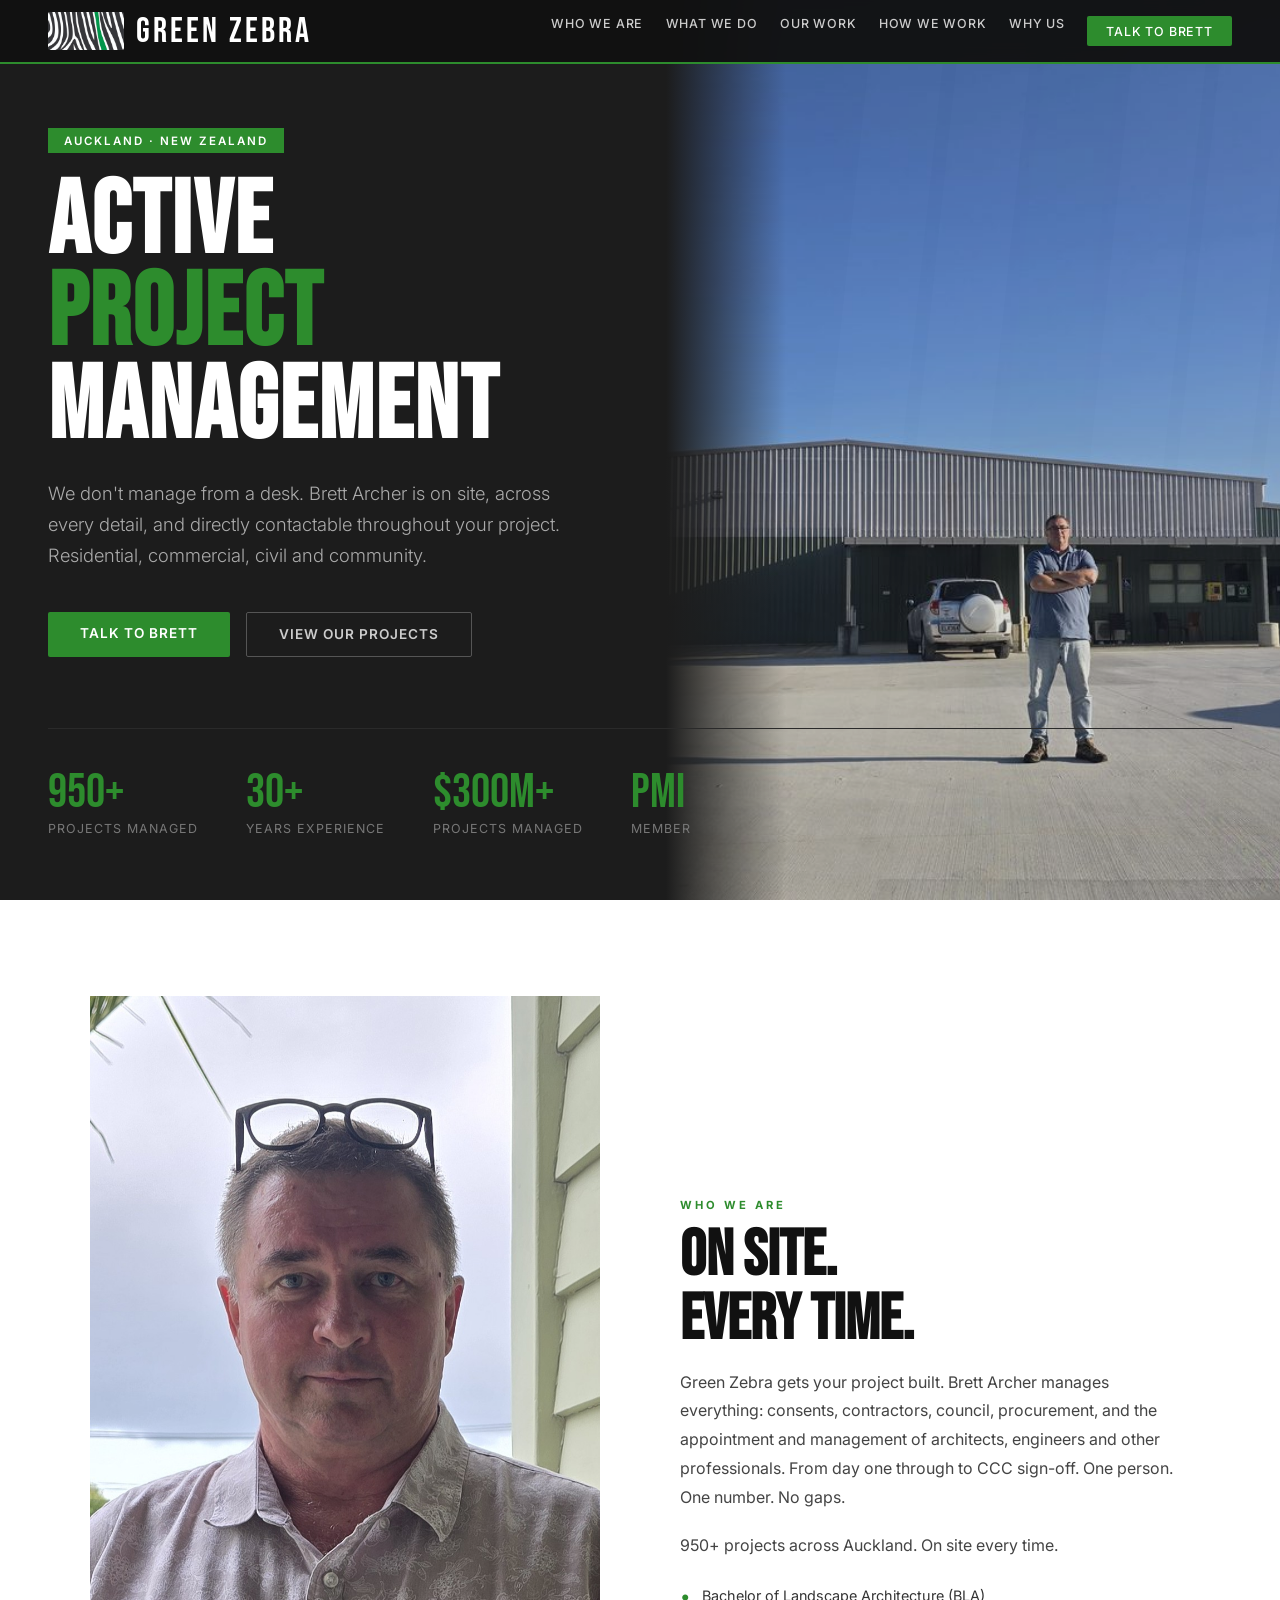
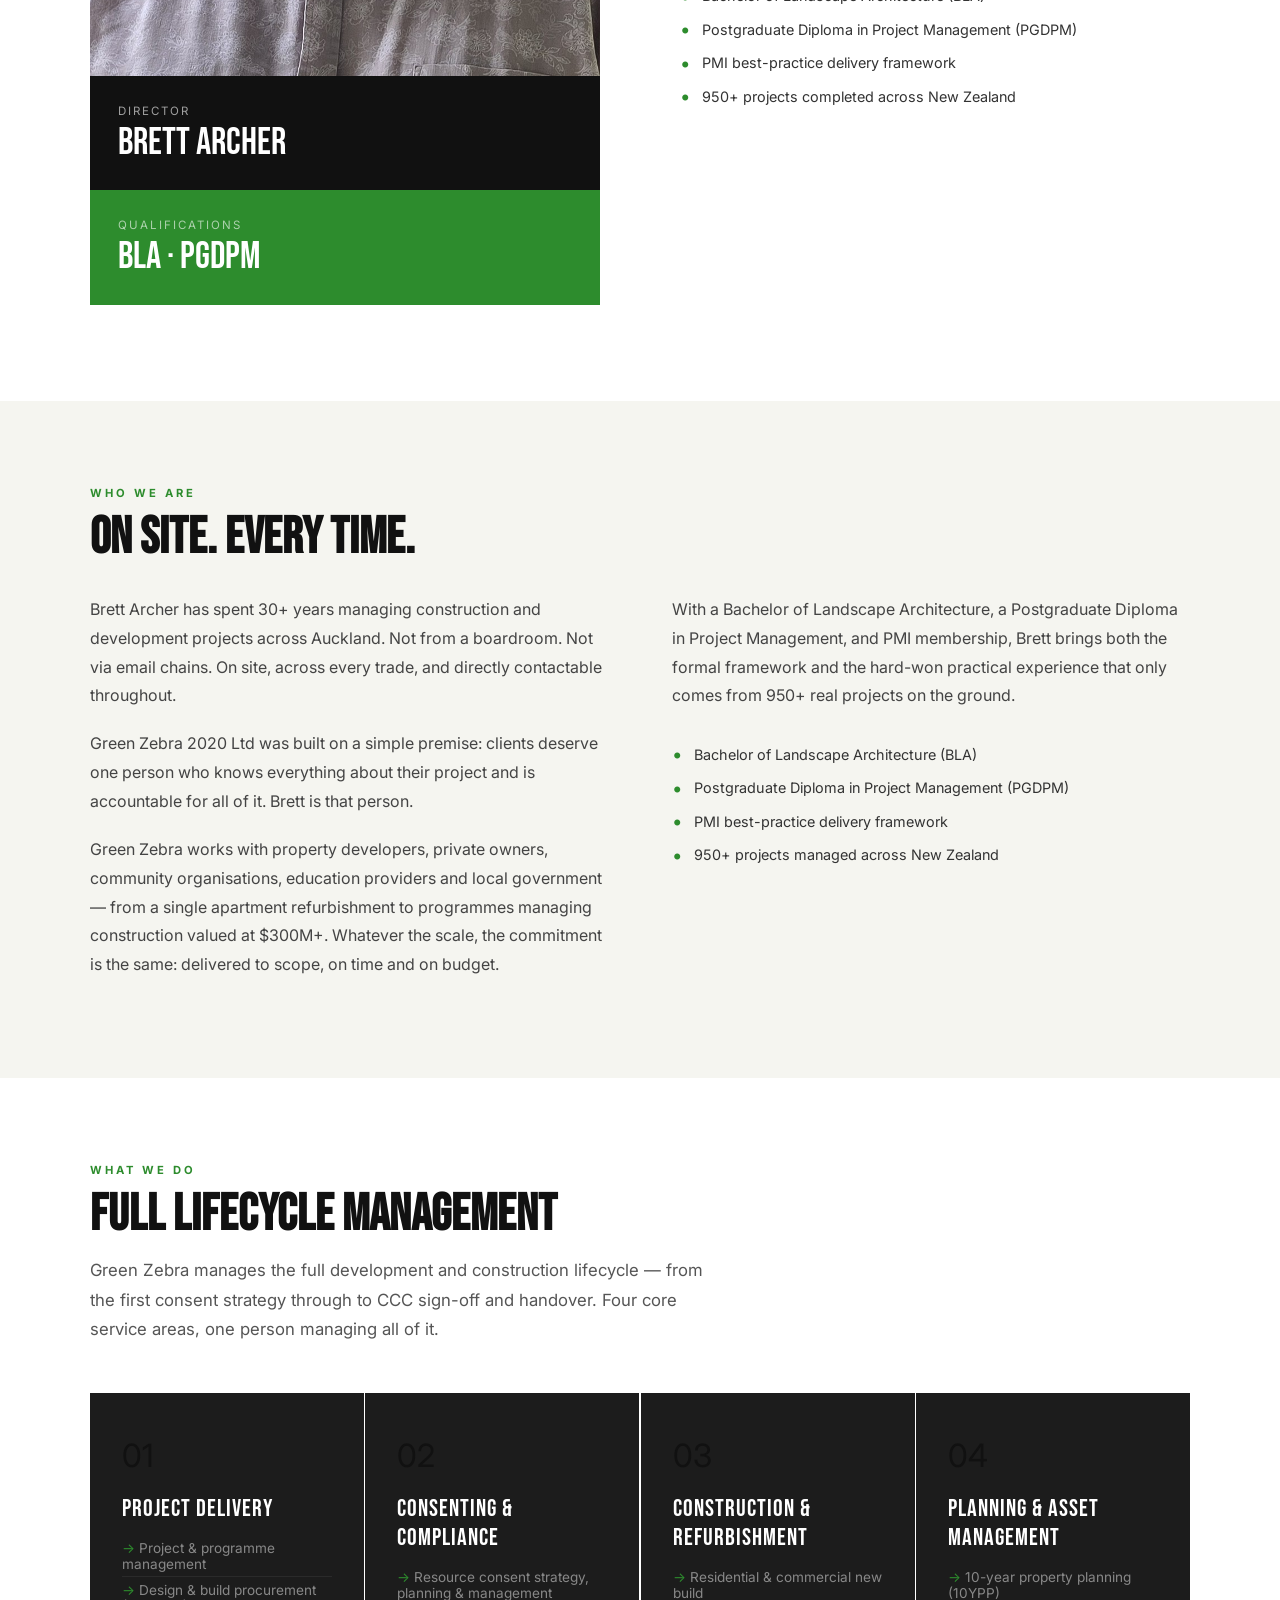
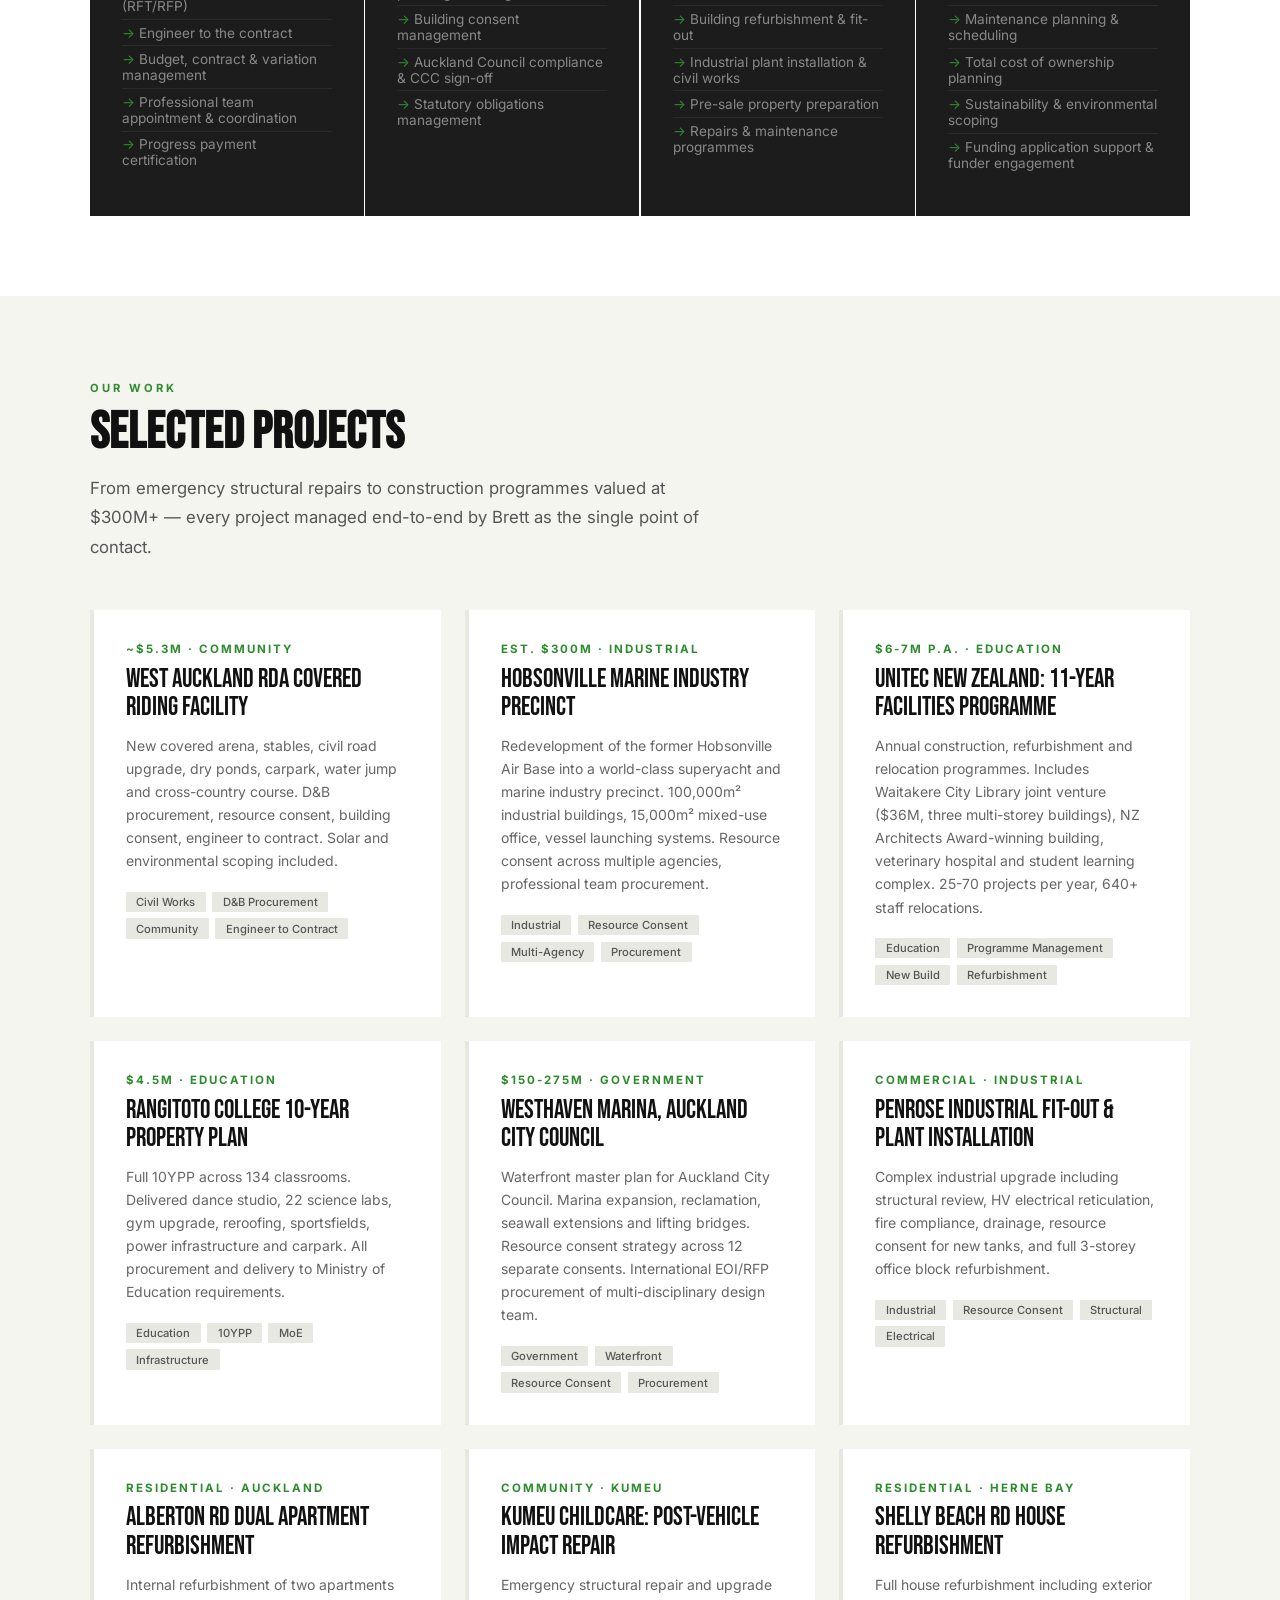
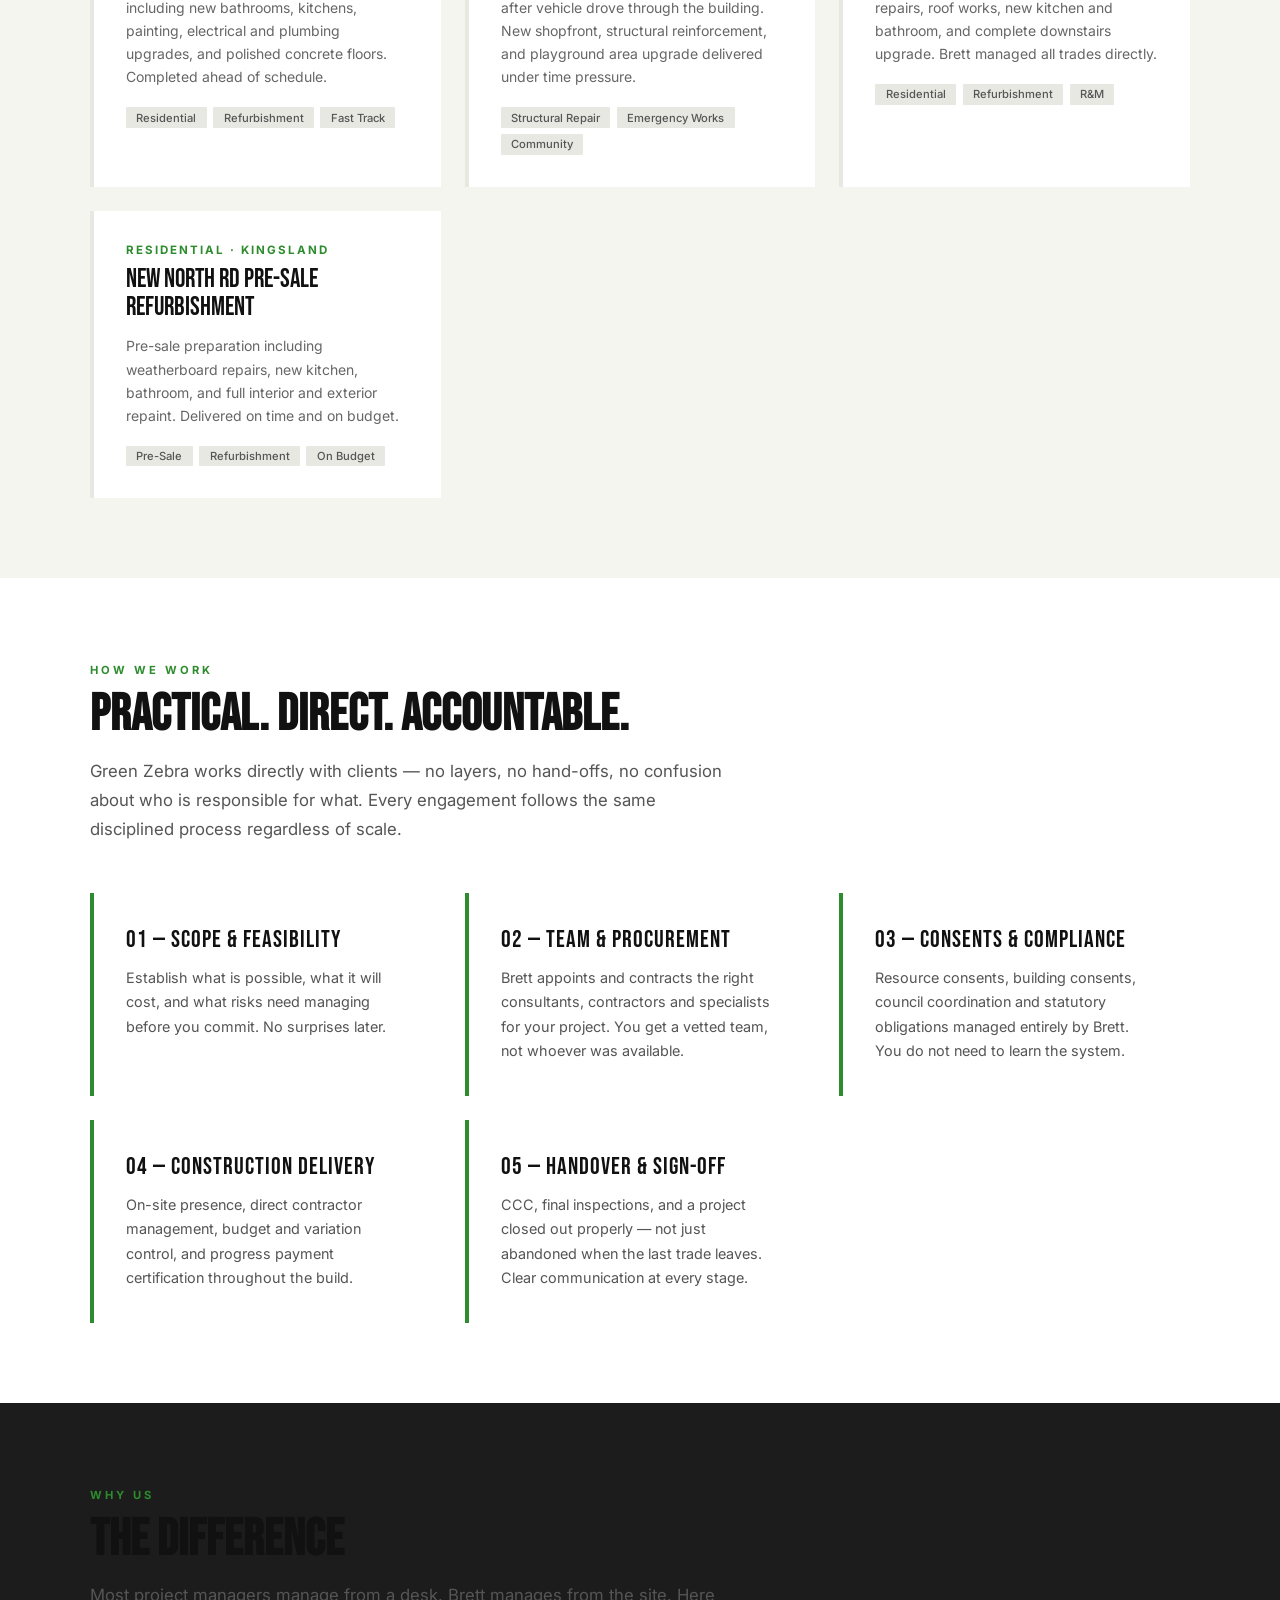
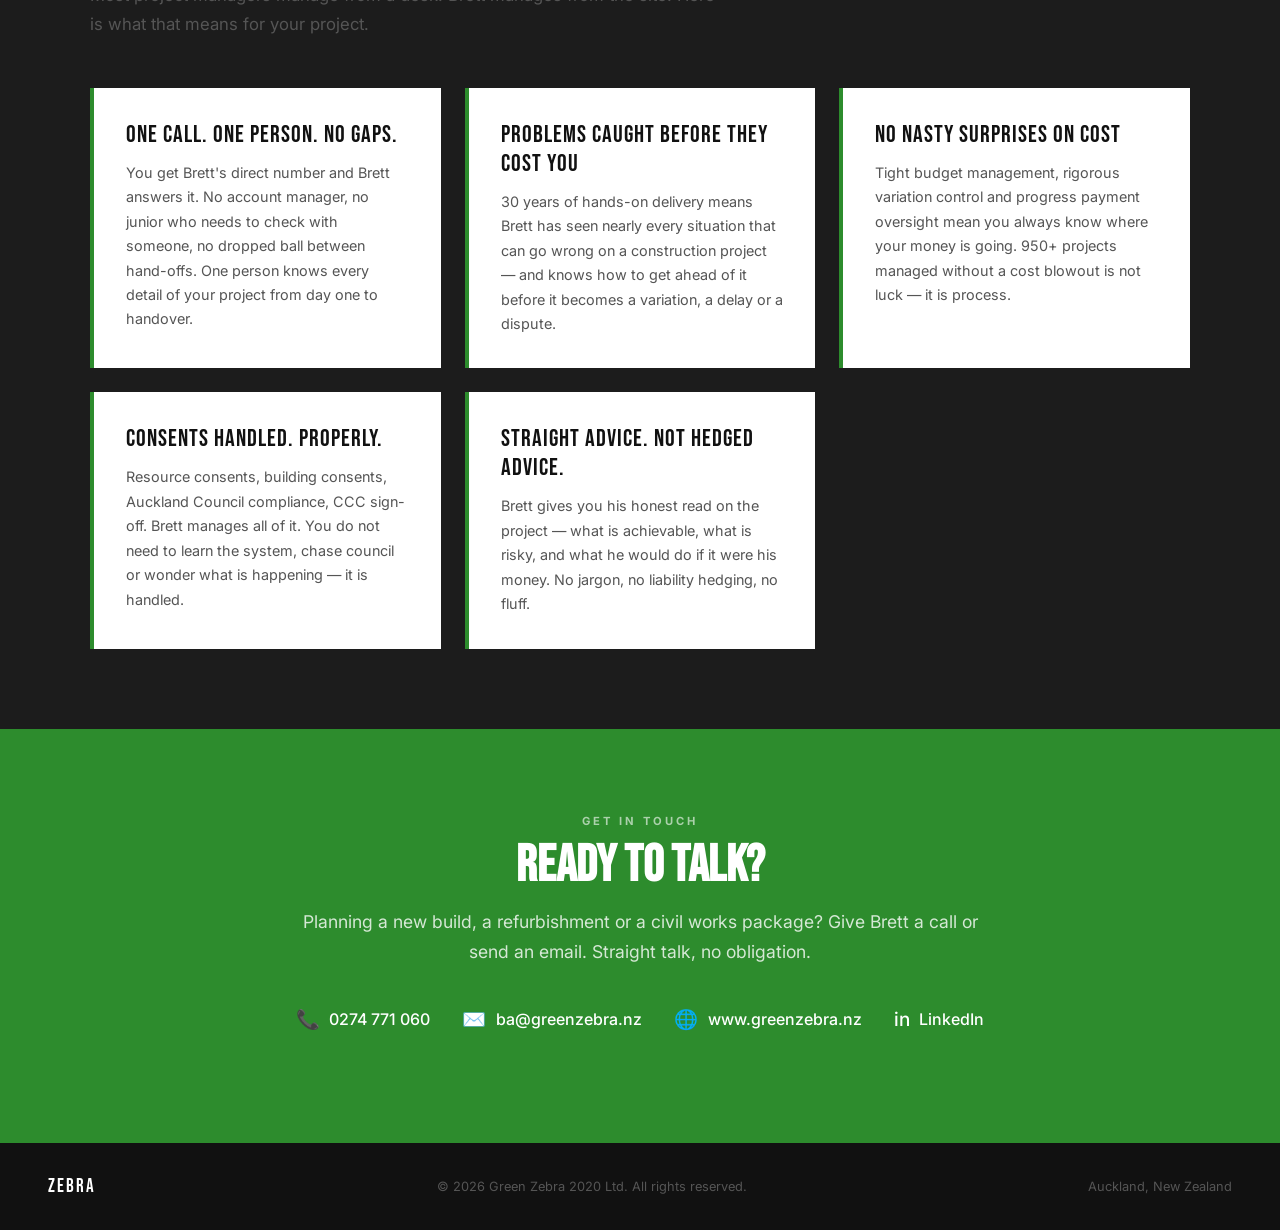
==== index.html @ 4bd1bbbb "D-008: Align Our Work section label with nav link" ====
<!DOCTYPE html>
<html lang="en">
<head>
<meta charset="UTF-8">
<meta name="viewport" content="width=device-width, initial-scale=1.0">
<meta name="description" content="Green Zebra 2020 Ltd — Brett Archer, Auckland-based project management professional delivering complex infrastructure and built environment projects across New Zealand.">
<title>Green Zebra 2020 Ltd | Active Project Management Auckland</title>
<link href="https://fonts.googleapis.com/css2?family=Bebas+Neue&family=Inter:wght@300;400;500;600&display=swap" rel="stylesheet">
<style>
  *, *::before, *::after { box-sizing: border-box; margin: 0; padding: 0; }

  :root {
    --green: #2d8c2d;
    --green-light: #3aad3a;
    --green-dark: #1f611f;
    --black: #111111;
    --off-black: #1c1c1c;
    --off-white: #f5f5f0;
    --gray: #888;
    --light: #e8e8e2;
  }

  html { scroll-behavior: smooth; }
  body { font-family: 'Inter', sans-serif; background: var(--off-white); color: var(--black); overflow-x: hidden; }

  /* ── NAV ── */
  nav {
    position: fixed; top: 0; left: 0; right: 0; z-index: 100;
    display: flex; align-items: center; justify-content: space-between;
    padding: 0 3rem; height: 64px;
    background: rgba(17,17,17,0.96); backdrop-filter: blur(8px);
    border-bottom: 2px solid var(--green);
  }
  .nav-logo { display: flex; align-items: center; gap: 12px; text-decoration: none; }
  .nav-logo-mark {
    display: flex; align-items: center; gap: 3px;
  }
  .nav-stripe { width: 4px; height: 28px; background: white; border-radius: 1px; }
  .nav-stripe.green { background: var(--green); }
  .nav-brand { font-family: 'Bebas Neue', sans-serif; font-size: 2.2rem; color: white; letter-spacing: 3px; }
  .nav-links { display: flex; gap: 1.4rem; }
  .nav-links a { color: #ccc; text-decoration: none; font-size: 0.78rem; font-weight: 500; letter-spacing: 0.8px; text-transform: uppercase; transition: color 0.2s; }
  .nav-links a:hover { color: var(--green-light); }
  .nav-cta { background: var(--green); color: white !important; padding: 0.45rem 1.2rem; border-radius: 2px; }
  .nav-cta:hover { background: var(--green-light) !important; color: white !important; }

  /* ── HERO ── */
  .hero {
    min-height: 100vh; display: flex; flex-direction: column; justify-content: space-between;
    background: var(--off-black); position: relative; overflow: hidden;
    padding: 8rem 3rem 4rem;
  }
  .hero-stripes {
    position: absolute; top: 0; right: 0; height: 100%; width: 40%;
    display: flex; gap: 14px; opacity: 0.07; transform: skewX(-6deg) translateX(60px);
  }
  .hero-stripe { flex: 1; background: white; }
  .hero-stripe.g { background: var(--green); opacity: 1; }
  .hero-content { position: relative; z-index: 2; max-width: 780px; }
  .hero-tag {
    display: inline-block; background: var(--green); color: white;
    font-size: 0.72rem; font-weight: 600; letter-spacing: 2px; text-transform: uppercase;
    padding: 0.35rem 1rem; margin-bottom: 1.5rem;
  }
  .hero h1 {
    font-family: 'Bebas Neue', sans-serif; font-size: clamp(4rem, 8vw, 8rem);
    color: white; line-height: 0.9; letter-spacing: 2px; margin-bottom: 1.5rem;
  }
  .hero h1 span { color: var(--green); }
  .hero-sub {
    font-size: 1.15rem; color: #aaa; max-width: 540px; line-height: 1.7;
    margin-bottom: 2.5rem; font-weight: 300;
  }
  .hero-actions { display: flex; gap: 1rem; flex-wrap: wrap; }
  .btn {
    display: inline-block; padding: 0.85rem 2rem; font-size: 0.85rem;
    font-weight: 600; letter-spacing: 1px; text-transform: uppercase;
    text-decoration: none; border-radius: 2px; transition: all 0.2s; cursor: pointer;
  }
  .btn-primary { background: var(--green); color: white; }
  .btn-primary:hover { background: var(--green-light); }
  .btn-outline { border: 1.5px solid #555; color: #ccc; }
  .btn-outline:hover { border-color: var(--green); color: var(--green); }
  .hero-stats {
    display: flex; gap: 3rem; z-index: 2; margin-top: 4rem;
    border-top: 1px solid #2a2a2a; padding-top: 2.5rem;
  }
  .hero-stat { }
  .hero-stat-num { font-family: 'Bebas Neue', sans-serif; font-size: 3rem; color: var(--green); line-height: 1; }
  .hero-stat-label { font-size: 0.78rem; color: #777; letter-spacing: 1px; text-transform: uppercase; margin-top: 4px; }

  /* ── SECTION BASE ── */
  section { padding: 6rem 3rem; }
  .section-inner { max-width: 1100px; margin: 0 auto; }
  .section-tag {
    display: inline-block; font-size: 0.7rem; font-weight: 700; letter-spacing: 3px;
    text-transform: uppercase; color: var(--green); margin-bottom: 0.75rem;
  }
  .section-title { font-family: 'Bebas Neue', sans-serif; font-size: clamp(2.5rem, 4vw, 4rem); line-height: 1; margin-bottom: 1rem; }
  .section-lead { font-size: 1.05rem; color: #555; line-height: 1.75; max-width: 640px; margin-bottom: 3rem; }

  /* ── ABOUT ── */
  .about { background: white; }
  .about-grid { display: grid; grid-template-columns: 1fr 1fr; gap: 5rem; align-items: center; }
  .about-visual {
    display: flex; flex-direction: column; gap: 0; width: 100%;
  }
  .about-block {
    background: var(--black); color: white;
    display: flex; flex-direction: column; justify-content: flex-end;
    padding: 1.75rem 1.75rem; width: 100%;
  }
  .about-block.accent { background: var(--green); }
  .about-photo {
    width: 100%; aspect-ratio: 3/4; overflow: hidden; position: relative;
  }
  .about-photo-icon { width: 64px; height: 64px; border-radius: 50%; background: #d0d0c8; display: flex; align-items: center; justify-content: center; }
  .about-photo-icon svg { width: 36px; height: 36px; fill: #aaa; }
  .about-photo-label { font-size: 0.75rem; color: #aaa; letter-spacing: 1px; text-transform: uppercase; }
  .about-block-label { font-size: 0.72rem; letter-spacing: 2px; text-transform: uppercase; opacity: 0.6; margin-bottom: 6px; }
  .about-block-text { font-family: 'Bebas Neue', sans-serif; font-size: 2.4rem; line-height: 1; }
  .about-text p { font-size: 1rem; color: #444; line-height: 1.8; margin-bottom: 1.2rem; }
  .cred-list { display: flex; flex-direction: column; gap: 0.6rem; margin-top: 1.5rem; }
  .cred { display: flex; align-items: center; gap: 0.75rem; font-size: 0.9rem; color: #333; }
  .cred::before { content: '•'; color: var(--green); font-size: 1.2rem; flex-shrink: 0; }

  /* ── SERVICES ── */
  .services { background: var(--off-black); }
  .services .section-title { color: white; }
  .services .section-lead { color: #888; }
  .services-grid { display: grid; grid-template-columns: repeat(auto-fit, minmax(240px, 1fr)); gap: 1.5px; }
  .service-card {
    background: #1c1c1c; padding: 2.5rem 2rem;
    border-top: 3px solid transparent; transition: border-color 0.2s, background 0.2s;
    position: relative;
  }
  .service-card:hover { border-color: var(--green); background: #222; }
  .service-icon { font-size: 2rem; margin-bottom: 1.2rem; }
  .service-title { font-family: 'Bebas Neue', sans-serif; font-size: 1.5rem; color: white; margin-bottom: 0.75rem; letter-spacing: 1px; }
  .service-items { list-style: none; }
  .service-items li { font-size: 0.85rem; color: #888; padding: 0.3rem 0; border-bottom: 1px solid #2a2a2a; }
  .service-items li:last-child { border-bottom: none; }
  .service-items li::before { content: '→ '; color: var(--green); }

  /* ── PROJECTS ── */
  .projects { background: var(--off-white); }
  .projects-grid { display: grid; grid-template-columns: repeat(auto-fit, minmax(300px, 1fr)); gap: 1.5rem; }
  .project-card {
    background: white; overflow: hidden;
    border-left: 4px solid var(--light); transition: border-color 0.2s;
    padding: 2rem;
  }
  .project-card:hover { border-color: var(--green); }
  .project-value { font-size: 0.72rem; font-weight: 700; letter-spacing: 2px; text-transform: uppercase; color: var(--green); margin-bottom: 0.6rem; }
  .project-name { font-family: 'Bebas Neue', sans-serif; font-size: 1.6rem; line-height: 1.1; margin-bottom: 0.75rem; color: var(--black); }
  .project-desc { font-size: 0.875rem; color: #666; line-height: 1.65; }
  .project-tags { display: flex; flex-wrap: wrap; gap: 0.4rem; margin-top: 1.2rem; }
  .project-tag { font-size: 0.7rem; padding: 0.2rem 0.65rem; background: var(--light); color: #555; border-radius: 1px; font-weight: 500; }

  /* ── CTA ── */
  .cta-section { background: var(--green); padding: 5rem 3rem; }
  .cta-inner { max-width: 700px; margin: 0 auto; text-align: center; }
  .cta-section .section-title { color: white; }
  .cta-section p { color: rgba(255,255,255,0.8); font-size: 1.1rem; line-height: 1.7; margin-bottom: 2.5rem; }
  .cta-contact-grid { display: flex; justify-content: center; flex-wrap: wrap; gap: 2rem; margin-bottom: 2rem; }
  .cta-contact-item { color: white; text-decoration: none; display: flex; align-items: center; gap: 0.6rem; font-size: 1rem; font-weight: 500; }
  .cta-contact-item:hover { opacity: 0.8; }
  .contact-icon { font-size: 1.2rem; }

  /* ── FOOTER ── */
  footer { background: var(--black); color: #555; padding: 2rem 3rem; display: flex; align-items: center; justify-content: space-between; font-size: 0.8rem; }
  footer .footer-brand { font-family: 'Bebas Neue', sans-serif; font-size: 1.2rem; color: white; letter-spacing: 2px; }

  /* ── ANIMATIONS ── */
  @keyframes fadeUp { from { opacity: 0; transform: translateY(30px); } to { opacity: 1; transform: translateY(0); } }
  .hero-content { animation: fadeUp 0.8s ease forwards; }


  /* TABS */
  .tabs-section { background: var(--off-white); padding: 0; }
  .tabs-nav {
    display: flex; gap: 0; border-bottom: 2px solid var(--green);
    background: var(--off-black); padding: 0 3rem; overflow-x: auto;
  }
  .tab-btn {
    background: none; border: none; cursor: pointer;
    color: #888; font-size: 0.8rem; font-weight: 600; letter-spacing: 1.5px;
    text-transform: uppercase; padding: 1.1rem 1.6rem;
    border-bottom: 3px solid transparent; margin-bottom: -2px;
    transition: color 0.2s, border-color 0.2s; white-space: nowrap;
    font-family: "Inter", sans-serif;
  }
  .tab-btn:hover { color: #ccc; }
  .tab-btn.active { color: white; border-bottom-color: var(--green); }
  .tab-panel { display: none; padding: 4rem 3rem; }
  .tab-panel.active { display: block; }
  .tab-body { font-size: 1rem; color: #444; line-height: 1.8; margin-bottom: 1.2rem; }
  .tab-lead { font-size: 1.05rem; color: #555; line-height: 1.75; max-width: 640px; margin-bottom: 3rem; }
  .tab-two-col { display: grid; grid-template-columns: 1fr 1fr; gap: 4rem; margin-top: 2rem; }
  .why-grid { display: grid; grid-template-columns: repeat(3, 1fr); gap: 1.5rem; margin-top: 2rem; }
  .why-card { background: white; padding: 2rem; border-left: 4px solid var(--green); }
  .why-title { font-family: "Bebas Neue", sans-serif; font-size: 1.5rem; color: var(--black); margin-bottom: 0.75rem; letter-spacing: 1px; }
  .why-body { font-size: 0.9rem; color: #555; line-height: 1.7; }
  @media (max-width: 768px) {
    .tabs-nav { padding: 0 1rem; }
    .tab-panel { padding: 3rem 1.5rem; }
    .tab-two-col { grid-template-columns: 1fr; gap: 1.5rem; }
    .why-grid { grid-template-columns: 1fr; }
  }
  @media (max-width: 768px) {
    nav { padding: 0 1.5rem; }
    .nav-links { display: none; }
    section { padding: 4rem 1.5rem; }
    .about-grid { grid-template-columns: 1fr; }
    .about-visual { gap: 8px; }
    .hero-stats { flex-wrap: wrap; gap: 1.5rem; margin-top: 2.5rem; }
    .hero { padding: 7rem 1.5rem 4rem; }
  }

  /* ── HERO IMAGE ── */
  .hero-image {
    position: absolute;
    right: 0; top: 0; bottom: 0;
    width: 48%;
    overflow: hidden;
  }
  .hero-image img {
    width: 100%;
    height: 100%;
    object-fit: cover;
    object-position: center;
    opacity: 0.85;
  }
  .hero-image::before {
    content: '';
    position: absolute;
    left: 0; top: 0; bottom: 0;
    width: 120px;
    background: linear-gradient(to right, var(--off-black), transparent);
    z-index: 1;
  }
  @media (max-width: 768px) {
    .hero-image { display: none; }
  }

</style>
</head>
<body>

<!-- NAV -->
<nav>
  <a class="nav-logo" href="#">
    <img src="[data-uri]" alt="Green Zebra" style="height:38px; width:auto; display:block; border-radius:2px;" />
    <span class="nav-brand">Green Zebra</span>
  </a>
  <div class="nav-links">
    <a href="#who-we-are">Who We Are</a>
    <a href="#what-we-do">What We Do</a>
    <a href="#our-work">Our Work</a>
    <a href="#how-we-work">How We Work</a>
    <a href="#why-us">Why Us</a>
    <a href="#contact" class="nav-cta">Talk to Brett</a>
  </div>
</nav>

<!-- HERO -->
<section class="hero">
  <div class="hero-stripes">
    <div class="hero-stripe"></div>
    <div class="hero-stripe"></div>
    <div class="hero-stripe g"></div>
    <div class="hero-stripe"></div>
    <div class="hero-stripe"></div>
    <div class="hero-stripe"></div>
  </div>
  <div class="hero-image">
    <img src="[data-uri]" alt="West Auckland RDA Covered Riding Facility — managed by Green Zebra" />
  </div>
  <div class="hero-content">
    <div class="hero-tag">Auckland · New Zealand</div>
    <h1>ACTIVE<br><span>PROJECT</span><br>MANAGEMENT</h1>
    <p class="hero-sub">We don't manage from a desk. Brett Archer is on site, across every detail, and directly contactable throughout your project. Residential, commercial, civil and community.</p>
    <div class="hero-actions">
      <a href="#contact" class="btn btn-primary">Talk to Brett</a>
      <a href="#our-work" class="btn btn-outline">View Our Projects</a>
    </div>
  </div>
  <div class="hero-stats">
    <div class="hero-stat"><div class="hero-stat-num">950+</div><div class="hero-stat-label">Projects Managed</div></div>
    <div class="hero-stat"><div class="hero-stat-num">30+</div><div class="hero-stat-label">Years Experience</div></div>
    <div class="hero-stat"><div class="hero-stat-num">$300M+</div><div class="hero-stat-label">Projects Managed</div></div>
    <div class="hero-stat"><div class="hero-stat-num">PMI</div><div class="hero-stat-label">Member</div></div>
  </div>
</section>

<!-- ABOUT -->
<section class="about" id="about">
  <div class="section-inner">
    <div class="about-grid">
      <div class="about-visual">
        <div class="about-photo">
          <img src="[data-uri]" alt="Brett Archer" style="width:100%;height:100%;object-fit:cover;object-position:center top;display:block;" />
        </div>
        <div class="about-block main">
          <div class="about-block-label">Director</div>
          <div class="about-block-text">BRETT ARCHER</div>
        </div>
        <div class="about-block accent">
          <div class="about-block-label">Qualifications</div>
          <div class="about-block-text">BLA · PGDPM</div>
        </div>
      </div>
      <div class="about-text">
        <div class="section-tag">Who We Are</div>
        <h2 class="section-title" style="font-size:clamp(3.5rem,5vw,5.5rem);">On Site.<br>Every Time.</h2>
        <p>Green Zebra gets your project built. Brett Archer manages everything: consents, contractors, council, procurement, and the appointment and management of architects, engineers and other professionals. From day one through to CCC sign-off. One person. One number. No gaps.</p>
        <p>950+ projects across Auckland. On site every time.</p>
        <div class="cred-list">
          <div class="cred">Bachelor of Landscape Architecture (BLA)</div>
          <div class="cred">Postgraduate Diploma in Project Management (PGDPM)</div>
          <div class="cred">PMI best-practice delivery framework</div>
          <div class="cred">950+ projects completed across New Zealand</div>
        </div>
      </div>
    </div>
  </div>
</section>

<!-- TABBED SECTION -->

<!-- WHO-WE-ARE -->
<section id="who-we-are" style="background:var(--off-white); padding:5rem 3rem;">
  <div class="section-inner">
    <div class="section-tag">Who We Are</div>
      <h2 class="section-title">On Site. Every Time.</h2>
      <div class="tab-two-col">
        <div>
          <p class="tab-body">Brett Archer has spent 30+ years managing construction and development projects across Auckland. Not from a boardroom. Not via email chains. On site, across every trade, and directly contactable throughout.</p>
          <p class="tab-body">Green Zebra 2020 Ltd was built on a simple premise: clients deserve one person who knows everything about their project and is accountable for all of it. Brett is that person.</p>
          <p class="tab-body">Green Zebra works with property developers, private owners, community organisations, education providers and local government — from a single apartment refurbishment to programmes managing construction valued at $300M+. Whatever the scale, the commitment is the same: delivered to scope, on time and on budget.</p>
        </div>
        <div>
          <p class="tab-body">With a Bachelor of Landscape Architecture, a Postgraduate Diploma in Project Management, and PMI membership, Brett brings both the formal framework and the hard-won practical experience that only comes from 950+ real projects on the ground.</p>
          <div class="cred-list" style="margin-top:2rem;">
            <div class="cred">Bachelor of Landscape Architecture (BLA)</div>
            <div class="cred">Postgraduate Diploma in Project Management (PGDPM)</div>
            <div class="cred">PMI best-practice delivery framework</div>
            <div class="cred">950+ projects managed across New Zealand</div>
          </div>
        </div>
      </div>
    </div>

    <!-- OUR SERVICES -->
  </div>
</section>


<!-- WHAT-WE-DO -->
<section id="what-we-do" style="background:white; padding:5rem 3rem;">
  <div class="section-inner">
    <div class="section-tag">What We Do</div>
      <h2 class="section-title">Full Lifecycle Management</h2>
      <p class="tab-lead">Green Zebra manages the full development and construction lifecycle — from the first consent strategy through to CCC sign-off and handover. Four core service areas, one person managing all of it.</p>
      <div class="services-grid">
        <div class="service-card">
          <div class="service-icon">01</div>
          <div class="service-title">Project Delivery</div>
          <ul class="service-items">
            <li>Project &amp; programme management</li>
            <li>Design &amp; build procurement (RFT/RFP)</li>
            <li>Engineer to the contract</li>
            <li>Budget, contract &amp; variation management</li>
            <li>Professional team appointment &amp; coordination</li>
            <li>Progress payment certification</li>
          </ul>
        </div>
        <div class="service-card">
          <div class="service-icon">02</div>
          <div class="service-title">Consenting &amp; Compliance</div>
          <ul class="service-items">
            <li>Resource consent strategy, planning &amp; management</li>
            <li>Building consent management</li>
            <li>Auckland Council compliance &amp; CCC sign-off</li>
            <li>Statutory obligations management</li>
          </ul>
        </div>
        <div class="service-card">
          <div class="service-icon">03</div>
          <div class="service-title">Construction &amp; Refurbishment</div>
          <ul class="service-items">
            <li>Residential &amp; commercial new build</li>
            <li>Building refurbishment &amp; fit-out</li>
            <li>Industrial plant installation &amp; civil works</li>
            <li>Pre-sale property preparation</li>
            <li>Repairs &amp; maintenance programmes</li>
          </ul>
        </div>
        <div class="service-card">
          <div class="service-icon">04</div>
          <div class="service-title">Planning &amp; Asset Management</div>
          <ul class="service-items">
            <li>10-year property planning (10YPP)</li>
            <li>Maintenance planning &amp; scheduling</li>
            <li>Total cost of ownership planning</li>
            <li>Sustainability &amp; environmental scoping</li>
            <li>Funding application support &amp; funder engagement</li>
          </ul>
        </div>
      </div>
    </div>

    <!-- PROJECTS -->
  </div>
</section>


<!-- OUR-WORK -->
<section id="our-work" style="background:var(--off-white); padding:5rem 3rem;">
  <div class="section-inner">
    <div class="section-tag">Our Work</div>
      <h2 class="section-title">Selected Projects</h2>
      <p class="tab-lead">From emergency structural repairs to construction programmes valued at $300M+ — every project managed end-to-end by Brett as the single point of contact.</p>
      <div class="projects-grid">
        <div class="project-card">
          <div class="project-value">~$5.3M · Community</div>
          <div class="project-name">West Auckland RDA Covered Riding Facility</div>
          <p class="project-desc">New covered arena, stables, civil road upgrade, dry ponds, carpark, water jump and cross-country course. D&amp;B procurement, resource consent, building consent, engineer to contract. Solar and environmental scoping included.</p>
          <div class="project-tags"><span class="project-tag">Civil Works</span><span class="project-tag">D&amp;B Procurement</span><span class="project-tag">Community</span><span class="project-tag">Engineer to Contract</span></div>
        </div>
        <div class="project-card">
          <div class="project-value">est. $300M · Industrial</div>
          <div class="project-name">Hobsonville Marine Industry Precinct</div>
          <p class="project-desc">Redevelopment of the former Hobsonville Air Base into a world-class superyacht and marine industry precinct. 100,000m² industrial buildings, 15,000m² mixed-use office, vessel launching systems. Resource consent across multiple agencies, professional team procurement.</p>
          <div class="project-tags"><span class="project-tag">Industrial</span><span class="project-tag">Resource Consent</span><span class="project-tag">Multi-Agency</span><span class="project-tag">Procurement</span></div>
        </div>
        <div class="project-card">
          <div class="project-value">$6-7M p.a. · Education</div>
          <div class="project-name">UNITEC New Zealand: 11-Year Facilities Programme</div>
          <p class="project-desc">Annual construction, refurbishment and relocation programmes. Includes Waitakere City Library joint venture ($36M, three multi-storey buildings), NZ Architects Award-winning building, veterinary hospital and student learning complex. 25-70 projects per year, 640+ staff relocations.</p>
          <div class="project-tags"><span class="project-tag">Education</span><span class="project-tag">Programme Management</span><span class="project-tag">New Build</span><span class="project-tag">Refurbishment</span></div>
        </div>
        <div class="project-card">
          <div class="project-value">$4.5M · Education</div>
          <div class="project-name">Rangitoto College 10-Year Property Plan</div>
          <p class="project-desc">Full 10YPP across 134 classrooms. Delivered dance studio, 22 science labs, gym upgrade, reroofing, sportsfields, power infrastructure and carpark. All procurement and delivery to Ministry of Education requirements.</p>
          <div class="project-tags"><span class="project-tag">Education</span><span class="project-tag">10YPP</span><span class="project-tag">MoE</span><span class="project-tag">Infrastructure</span></div>
        </div>
        <div class="project-card">
          <div class="project-value">$150-275M · Government</div>
          <div class="project-name">Westhaven Marina, Auckland City Council</div>
          <p class="project-desc">Waterfront master plan for Auckland City Council. Marina expansion, reclamation, seawall extensions and lifting bridges. Resource consent strategy across 12 separate consents. International EOI/RFP procurement of multi-disciplinary design team.</p>
          <div class="project-tags"><span class="project-tag">Government</span><span class="project-tag">Waterfront</span><span class="project-tag">Resource Consent</span><span class="project-tag">Procurement</span></div>
        </div>
        <div class="project-card">
          <div class="project-value">Commercial · Industrial</div>
          <div class="project-name">Penrose Industrial Fit-Out &amp; Plant Installation</div>
          <p class="project-desc">Complex industrial upgrade including structural review, HV electrical reticulation, fire compliance, drainage, resource consent for new tanks, and full 3-storey office block refurbishment.</p>
          <div class="project-tags"><span class="project-tag">Industrial</span><span class="project-tag">Resource Consent</span><span class="project-tag">Structural</span><span class="project-tag">Electrical</span></div>
        </div>
        <div class="project-card">
          <div class="project-value">Residential · Auckland</div>
          <div class="project-name">Alberton Rd Dual Apartment Refurbishment</div>
          <p class="project-desc">Internal refurbishment of two apartments including new bathrooms, kitchens, painting, electrical and plumbing upgrades, and polished concrete floors. Completed ahead of schedule.</p>
          <div class="project-tags"><span class="project-tag">Residential</span><span class="project-tag">Refurbishment</span><span class="project-tag">Fast Track</span></div>
        </div>
        <div class="project-card">
          <div class="project-value">Community · Kumeu</div>
          <div class="project-name">Kumeu Childcare: Post-Vehicle Impact Repair</div>
          <p class="project-desc">Emergency structural repair and upgrade after vehicle drove through the building. New shopfront, structural reinforcement, and playground area upgrade delivered under time pressure.</p>
          <div class="project-tags"><span class="project-tag">Structural Repair</span><span class="project-tag">Emergency Works</span><span class="project-tag">Community</span></div>
        </div>
        <div class="project-card">
          <div class="project-value">Residential · Herne Bay</div>
          <div class="project-name">Shelly Beach Rd House Refurbishment</div>
          <p class="project-desc">Full house refurbishment including exterior repairs, roof works, new kitchen and bathroom, and complete downstairs upgrade. Brett managed all trades directly.</p>
          <div class="project-tags"><span class="project-tag">Residential</span><span class="project-tag">Refurbishment</span><span class="project-tag">R&amp;M</span></div>
        </div>
        <div class="project-card">
          <div class="project-value">Residential · Kingsland</div>
          <div class="project-name">New North Rd Pre-Sale Refurbishment</div>
          <p class="project-desc">Pre-sale preparation including weatherboard repairs, new kitchen, bathroom, and full interior and exterior repaint. Delivered on time and on budget.</p>
          <div class="project-tags"><span class="project-tag">Pre-Sale</span><span class="project-tag">Refurbishment</span><span class="project-tag">On Budget</span></div>
        </div>
      </div>
    </div>

    <!-- OUR APPROACH -->
  </div>
</section>


<!-- HOW-WE-WORK -->
<section id="how-we-work" style="background:white; padding:5rem 3rem;">
  <div class="section-inner">
    <div class="section-tag">How We Work</div>
      <h2 class="section-title">Practical. Direct. Accountable.</h2>
      <p class="tab-lead">Green Zebra works directly with clients — no layers, no hand-offs, no confusion about who is responsible for what. Every engagement follows the same disciplined process regardless of scale.</p>
      <div class="why-grid">
        <div class="why-card">
          <div class="why-title">01 &mdash; Scope &amp; Feasibility</div>
          <p class="why-body">Establish what is possible, what it will cost, and what risks need managing before you commit. No surprises later.</p>
        </div>
        <div class="why-card">
          <div class="why-title">02 &mdash; Team &amp; Procurement</div>
          <p class="why-body">Brett appoints and contracts the right consultants, contractors and specialists for your project. You get a vetted team, not whoever was available.</p>
        </div>
        <div class="why-card">
          <div class="why-title">03 &mdash; Consents &amp; Compliance</div>
          <p class="why-body">Resource consents, building consents, council coordination and statutory obligations managed entirely by Brett. You do not need to learn the system.</p>
        </div>
        <div class="why-card">
          <div class="why-title">04 &mdash; Construction Delivery</div>
          <p class="why-body">On-site presence, direct contractor management, budget and variation control, and progress payment certification throughout the build.</p>
        </div>
        <div class="why-card">
          <div class="why-title">05 &mdash; Handover &amp; Sign-off</div>
          <p class="why-body">CCC, final inspections, and a project closed out properly — not just abandoned when the last trade leaves. Clear communication at every stage.</p>
        </div>
      </div>
    </div>

    <!-- WHY GREEN ZEBRA -->
  </div>
</section>


<!-- WHY-US -->
<section id="why-us" style="background:var(--off-black); padding:5rem 3rem;" style="color:white;">
  <div class="section-inner">
    <div class="section-tag">Why Us</div>
      <h2 class="section-title">The Difference</h2>
      <p class="tab-lead">Most project managers manage from a desk. Brett manages from the site. Here is what that means for your project.</p>
      <div class="why-grid">
        <div class="why-card">
          <div class="why-title">One Call. One Person. No Gaps.</div>
          <p class="why-body">You get Brett's direct number and Brett answers it. No account manager, no junior who needs to check with someone, no dropped ball between hand-offs. One person knows every detail of your project from day one to handover.</p>
        </div>
        <div class="why-card">
          <div class="why-title">Problems Caught Before They Cost You</div>
          <p class="why-body">30 years of hands-on delivery means Brett has seen nearly every situation that can go wrong on a construction project — and knows how to get ahead of it before it becomes a variation, a delay or a dispute.</p>
        </div>
        <div class="why-card">
          <div class="why-title">No Nasty Surprises on Cost</div>
          <p class="why-body">Tight budget management, rigorous variation control and progress payment oversight mean you always know where your money is going. 950+ projects managed without a cost blowout is not luck — it is process.</p>
        </div>
        <div class="why-card">
          <div class="why-title">Consents Handled. Properly.</div>
          <p class="why-body">Resource consents, building consents, Auckland Council compliance, CCC sign-off. Brett manages all of it. You do not need to learn the system, chase council or wonder what is happening — it is handled.</p>
        </div>
        <div class="why-card">
          <div class="why-title">Straight Advice. Not Hedged Advice.</div>
          <p class="why-body">Brett gives you his honest read on the project — what is achievable, what is risky, and what he would do if it were his money. No jargon, no liability hedging, no fluff.</p>
        </div>
      </div>
    </div>

  </div>
</section>
  </div>
</section>

<!-- CTA / CONTACT -->
<section class="cta-section" id="contact">
  <div class="cta-inner">
    <div class="section-tag" style="color:rgba(255,255,255,0.6)">Get In Touch</div>
    <h2 class="section-title" style="color:white; margin-bottom:1rem">Ready to Talk?</h2>
    <p>Planning a new build, a refurbishment or a civil works package? Give Brett a call or send an email. Straight talk, no obligation.</p>
    <div class="cta-contact-grid">
      <a href="tel:0274771060" class="cta-contact-item"><span class="contact-icon">📞</span> 0274 771 060</a>
      <a href="mailto:ba@greenzebra.nz" class="cta-contact-item"><span class="contact-icon">✉️</span> ba@greenzebra.nz</a>
      <a href="https://www.greenzebra.nz" class="cta-contact-item"><span class="contact-icon">🌐</span> www.greenzebra.nz</a>
      <a href="https://www.linkedin.com/in/brett-archer-9902b718/" target="_blank" class="cta-contact-item"><span class="contact-icon">in</span> LinkedIn</a>
    </div>

  </div>
</section>

<!-- FOOTER -->
<footer>
  <span class="footer-brand">ZEBRA</span>
  <span>© 2026 Green Zebra 2020 Ltd. All rights reserved.</span>
  <span>Auckland, New Zealand</span>
</footer>

<script>
function showTab(id) {
  document.querySelectorAll('.tab-panel').forEach(function(p) {
    p.classList.remove('active');
  });
  var panel = document.getElementById('tab-' + id);
  if (panel) panel.classList.add('active');
  document.querySelectorAll('.tab-btn').forEach(function(b) {
    b.classList.remove('active');
    if (b.getAttribute('onclick') && b.getAttribute('onclick').indexOf("'" + id + "'") !== -1) {
      b.classList.add('active');
    }
  });
}
</script>

</body>
</html>
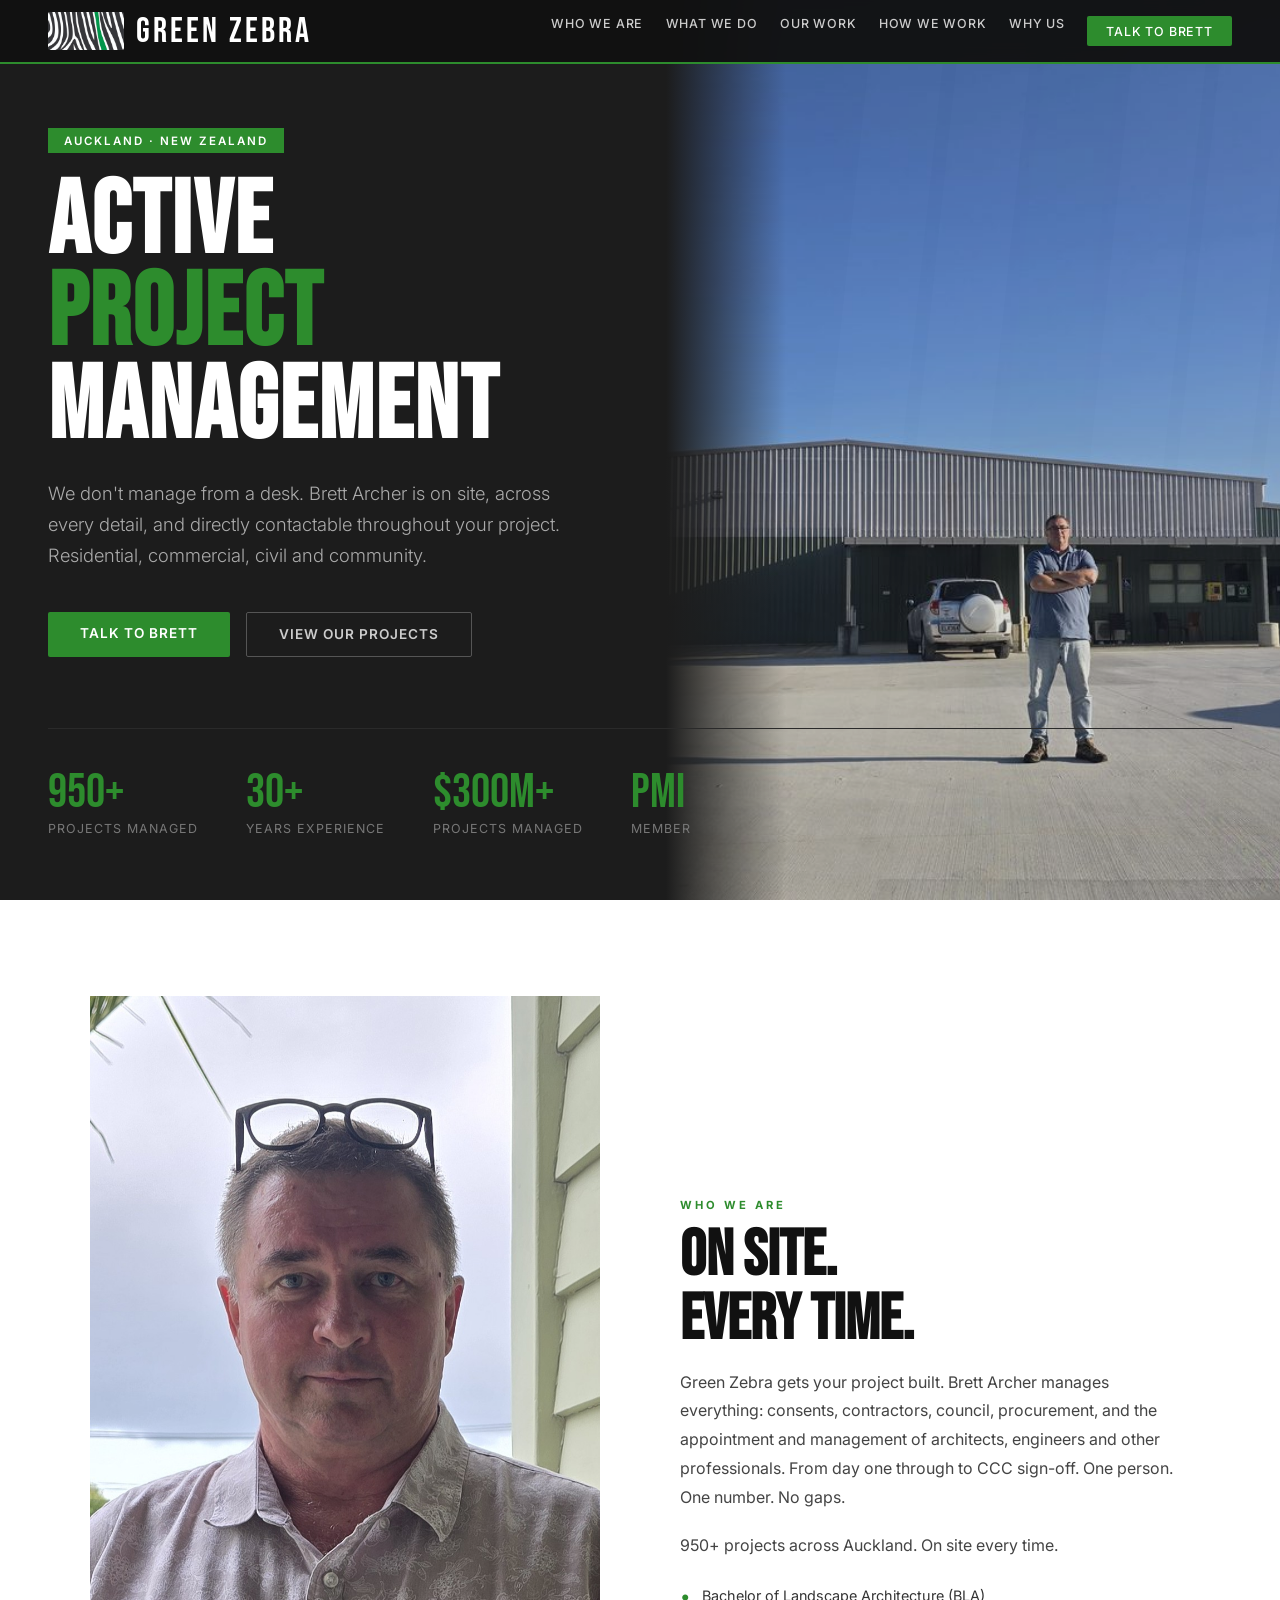
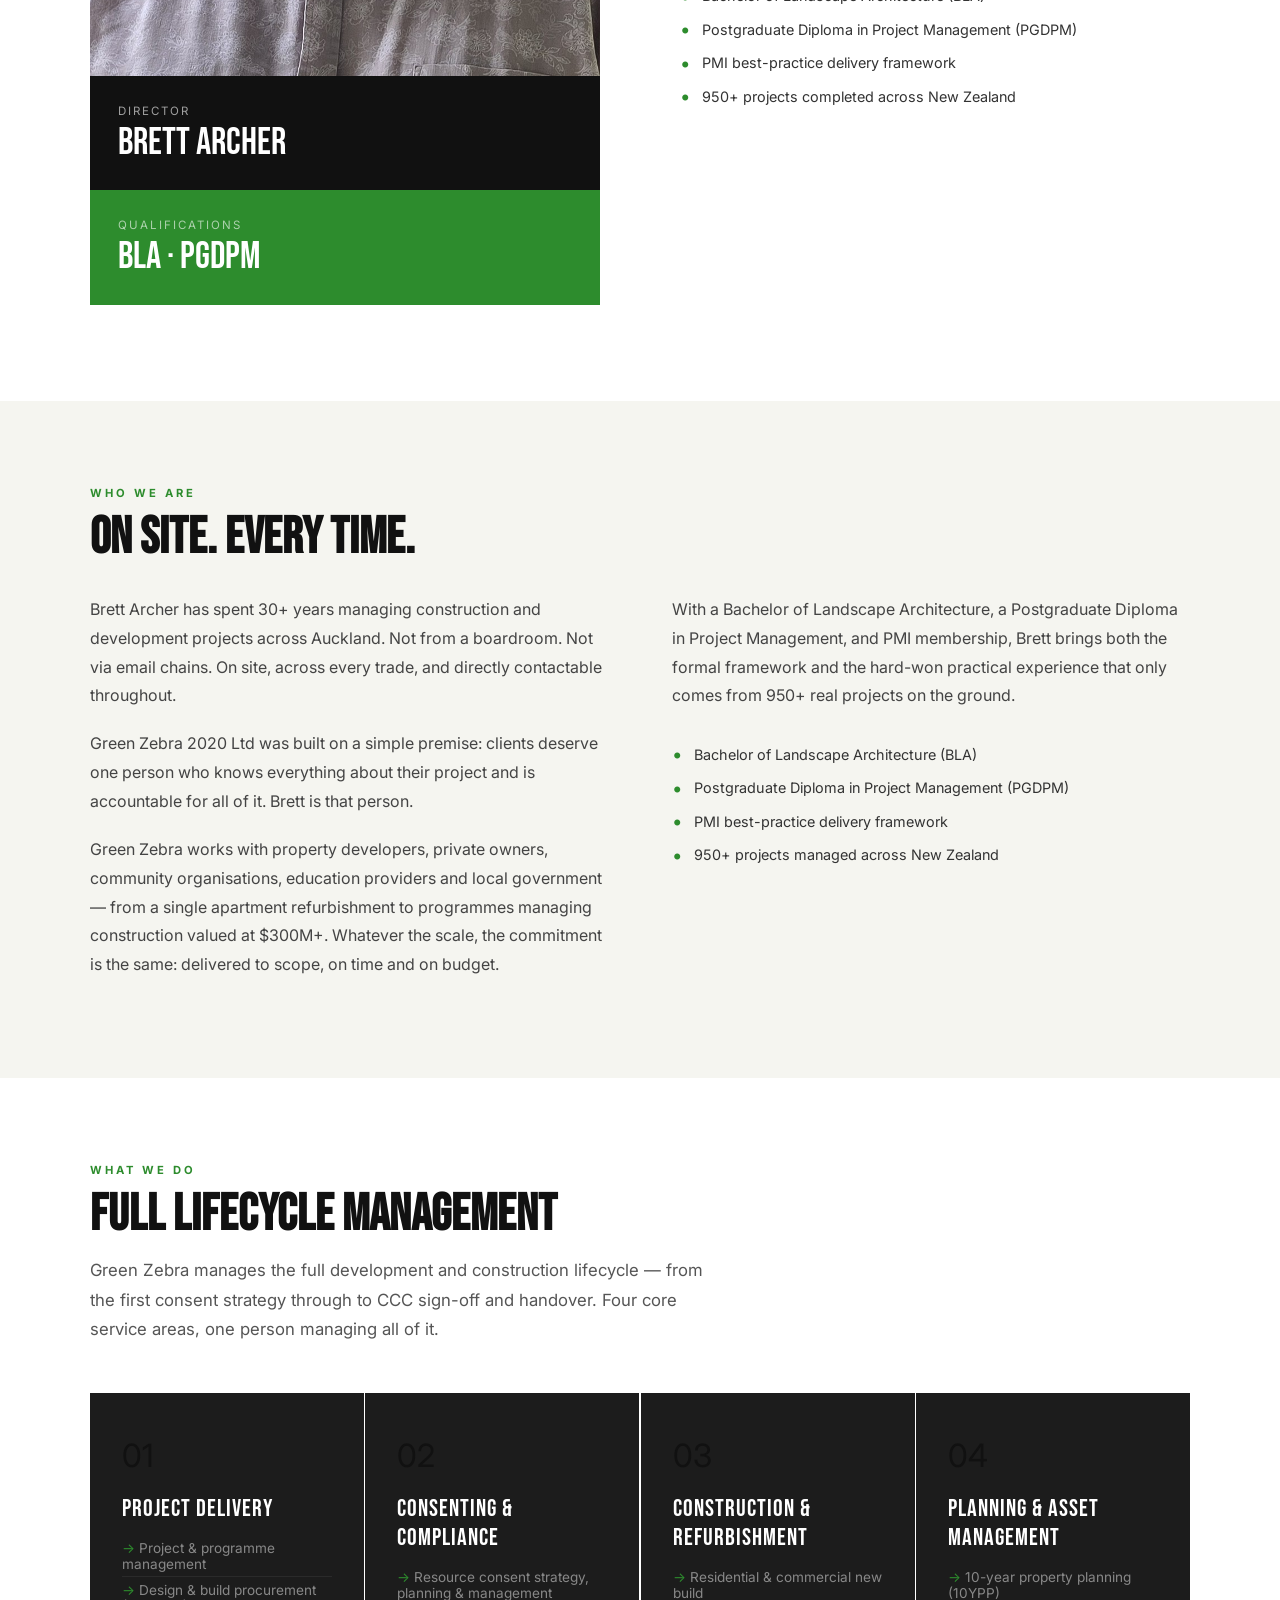
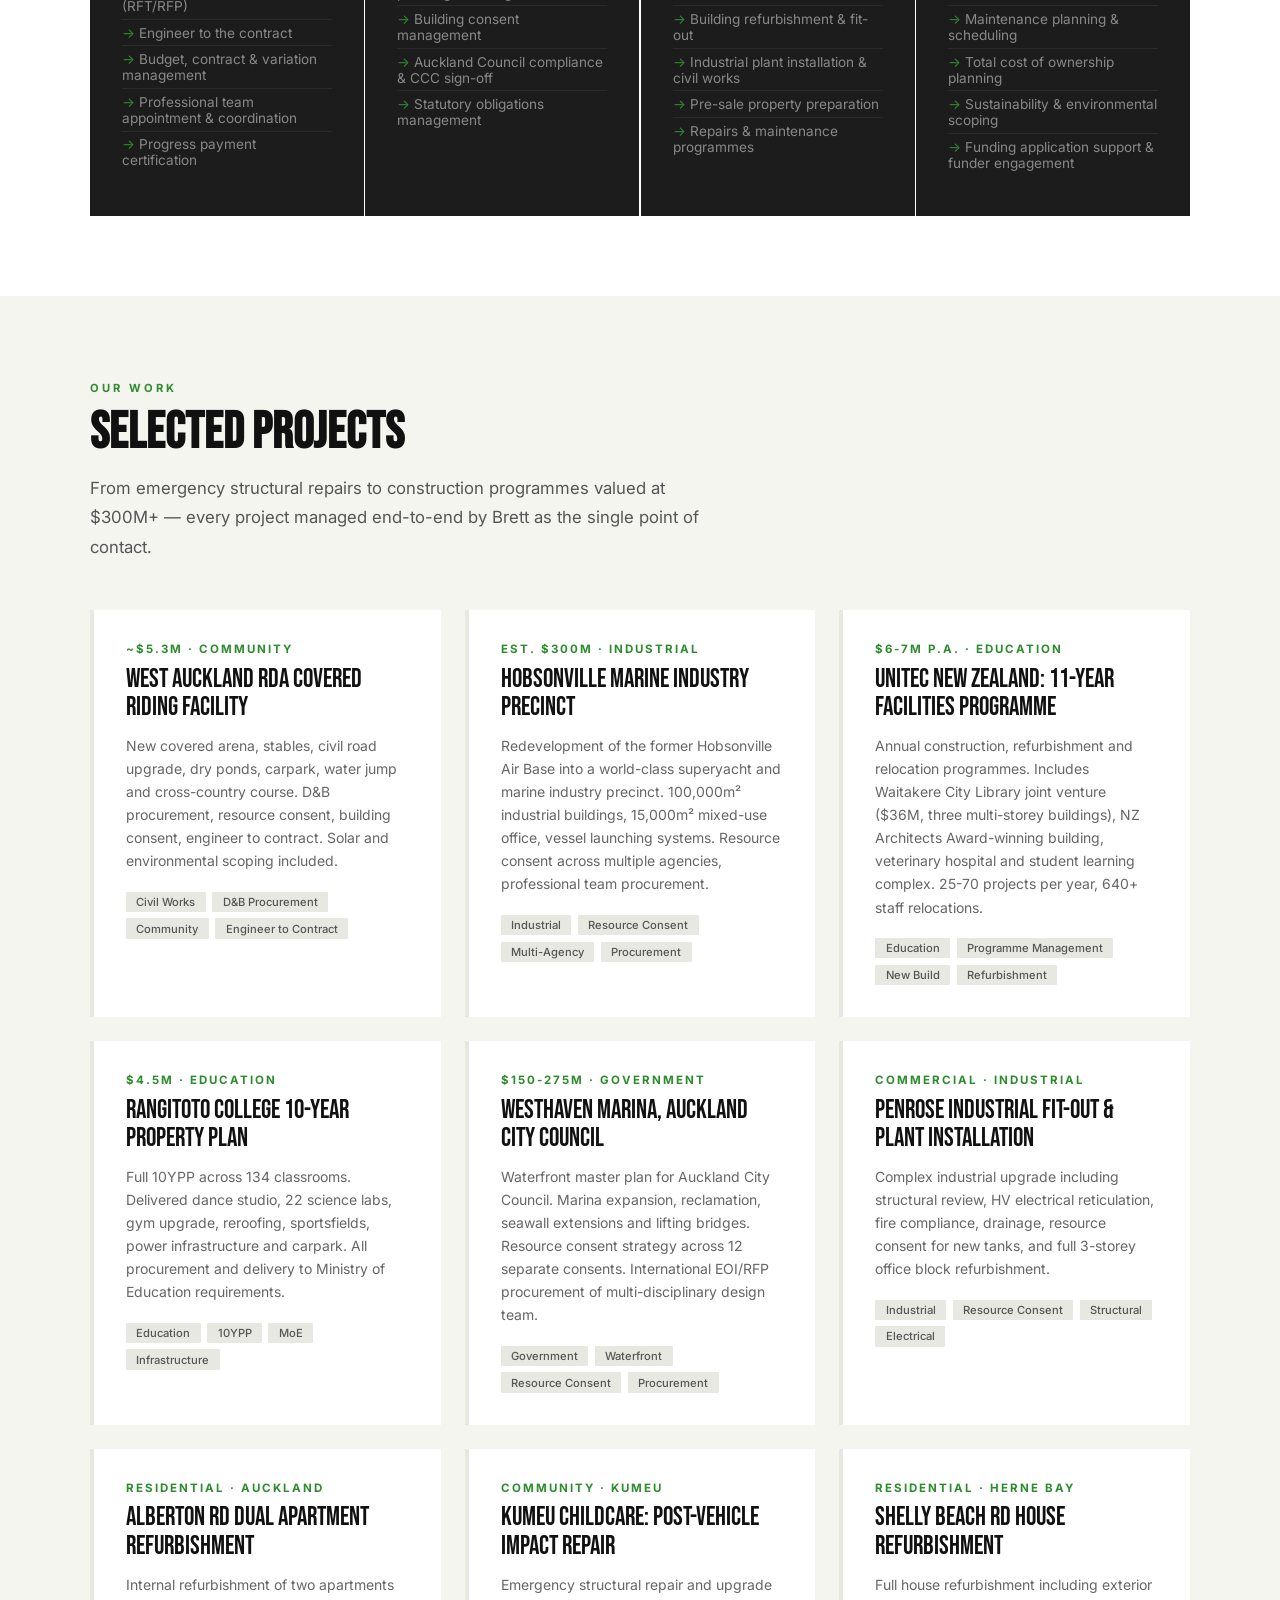
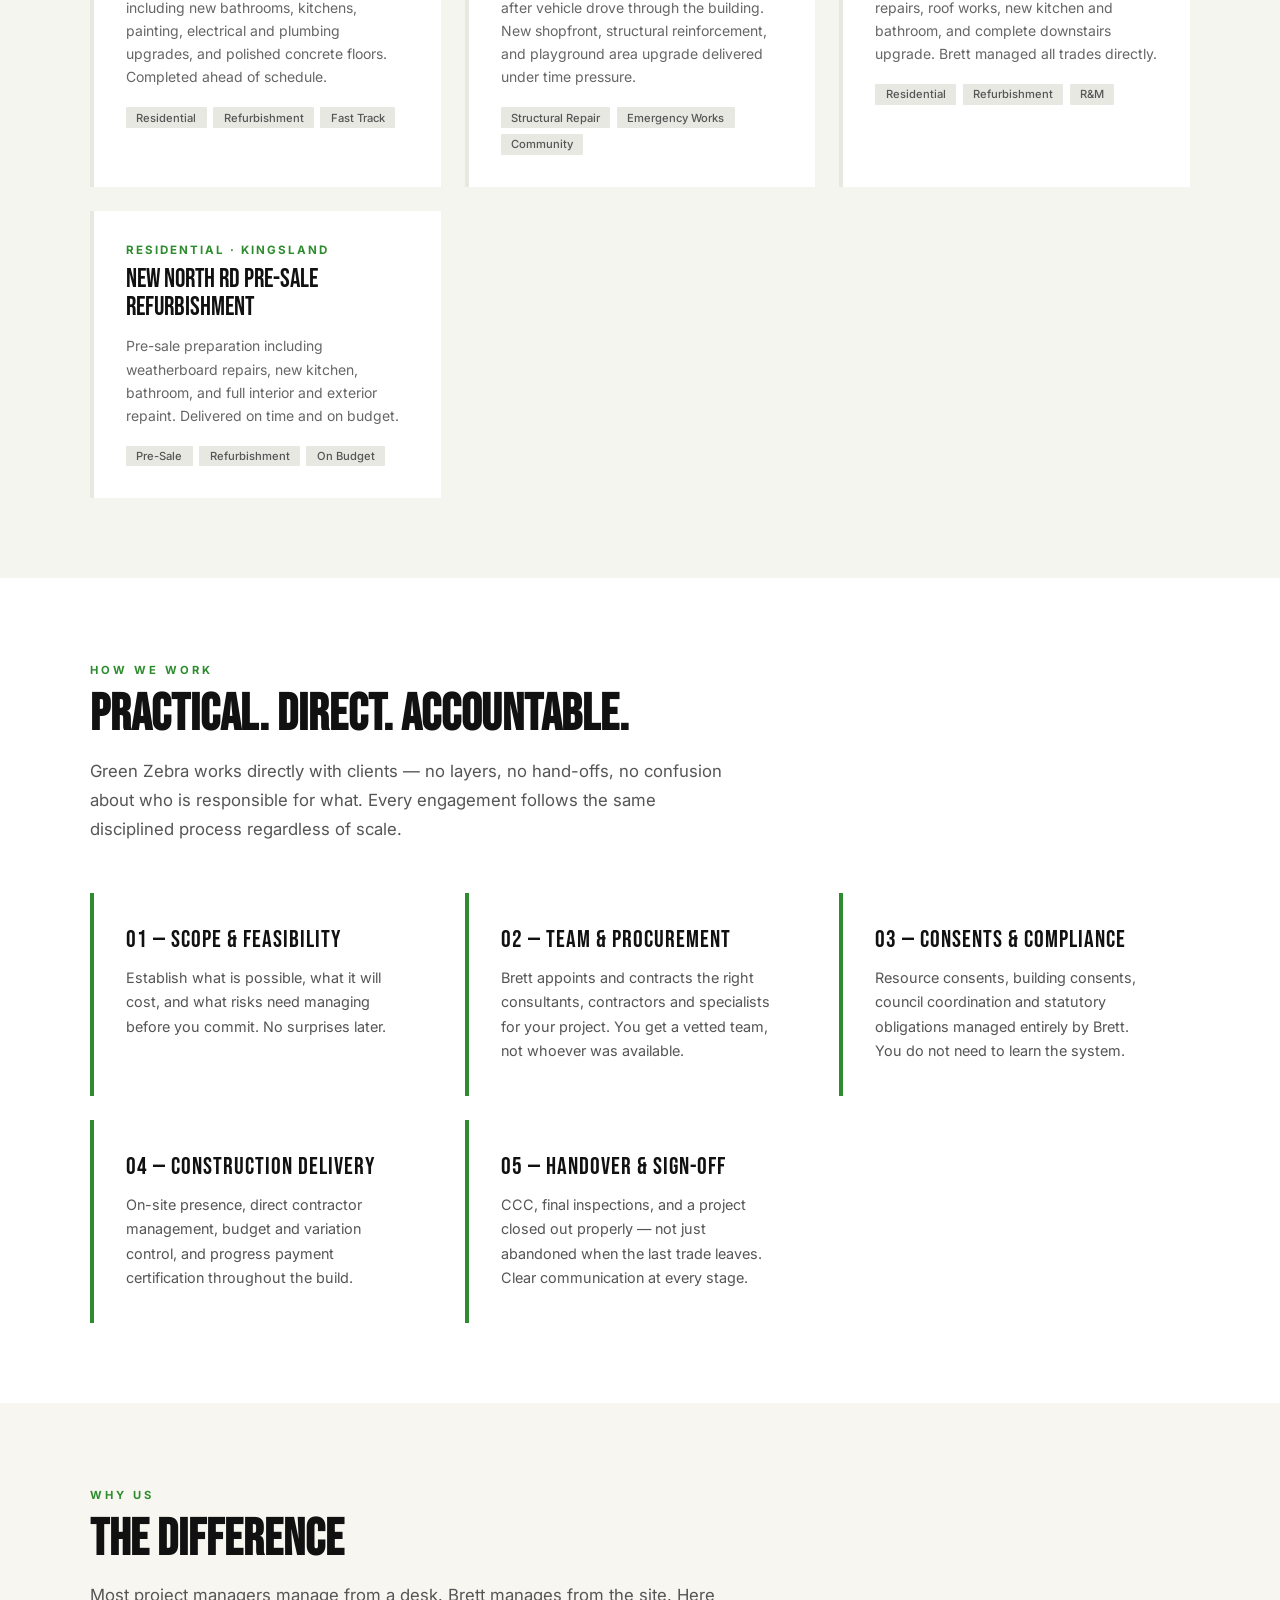
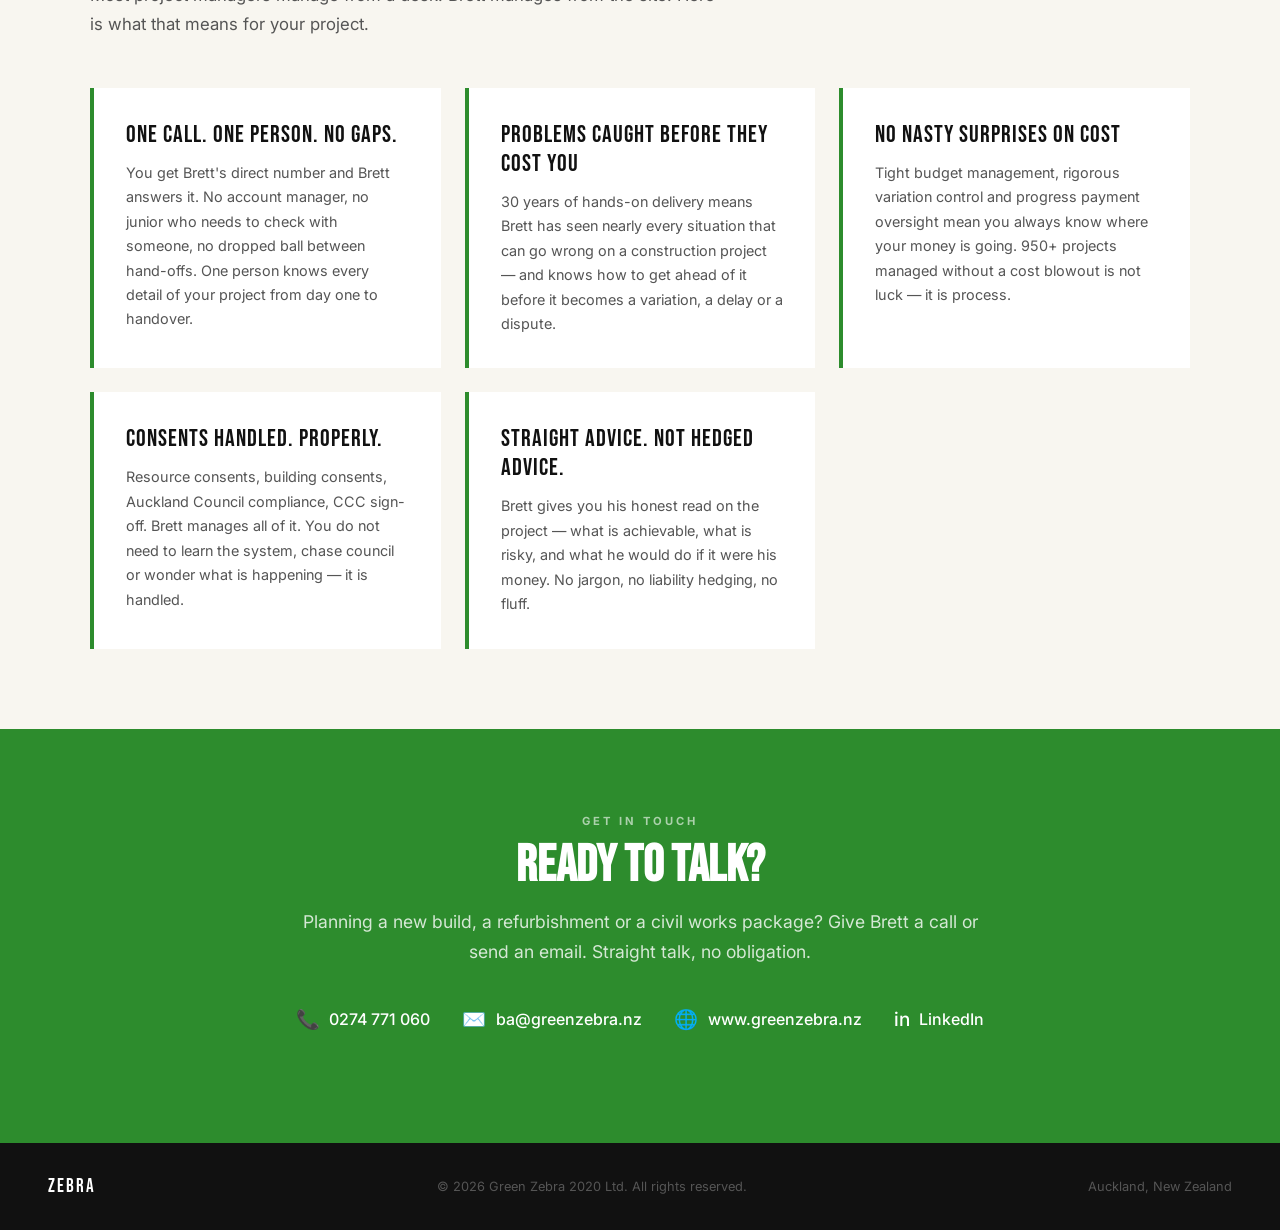
==== commit 972f499d: "D-009: Change Why Us section background from dark to warm off-white #F8F6F0" ====
--- a/index.html
+++ b/index.html
@@ -526,7 +526,7 @@
 
 
 <!-- WHY-US -->
-<section id="why-us" style="background:var(--off-black); padding:5rem 3rem;" style="color:white;">
+<section id="why-us" style="background:#F8F6F0; padding:5rem 3rem;">
   <div class="section-inner">
     <div class="section-tag">Why Us</div>
       <h2 class="section-title">The Difference</h2>
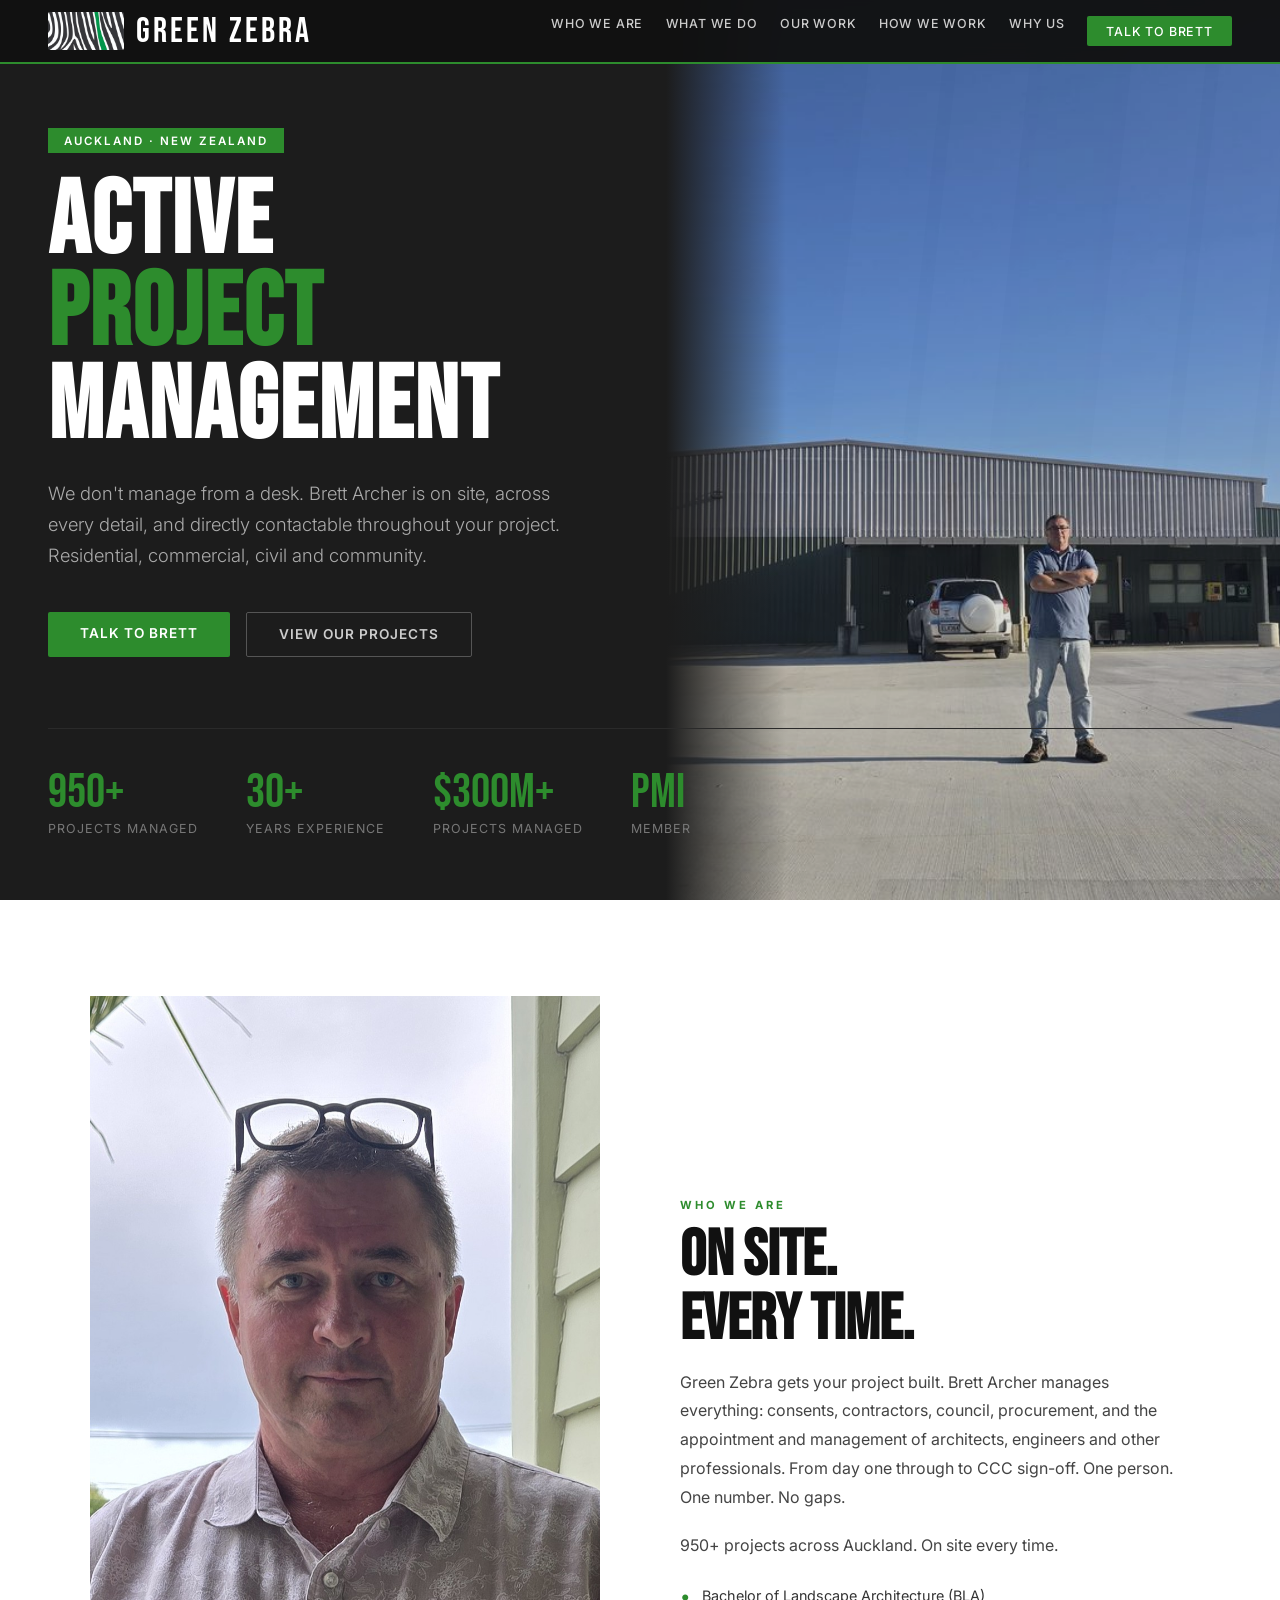
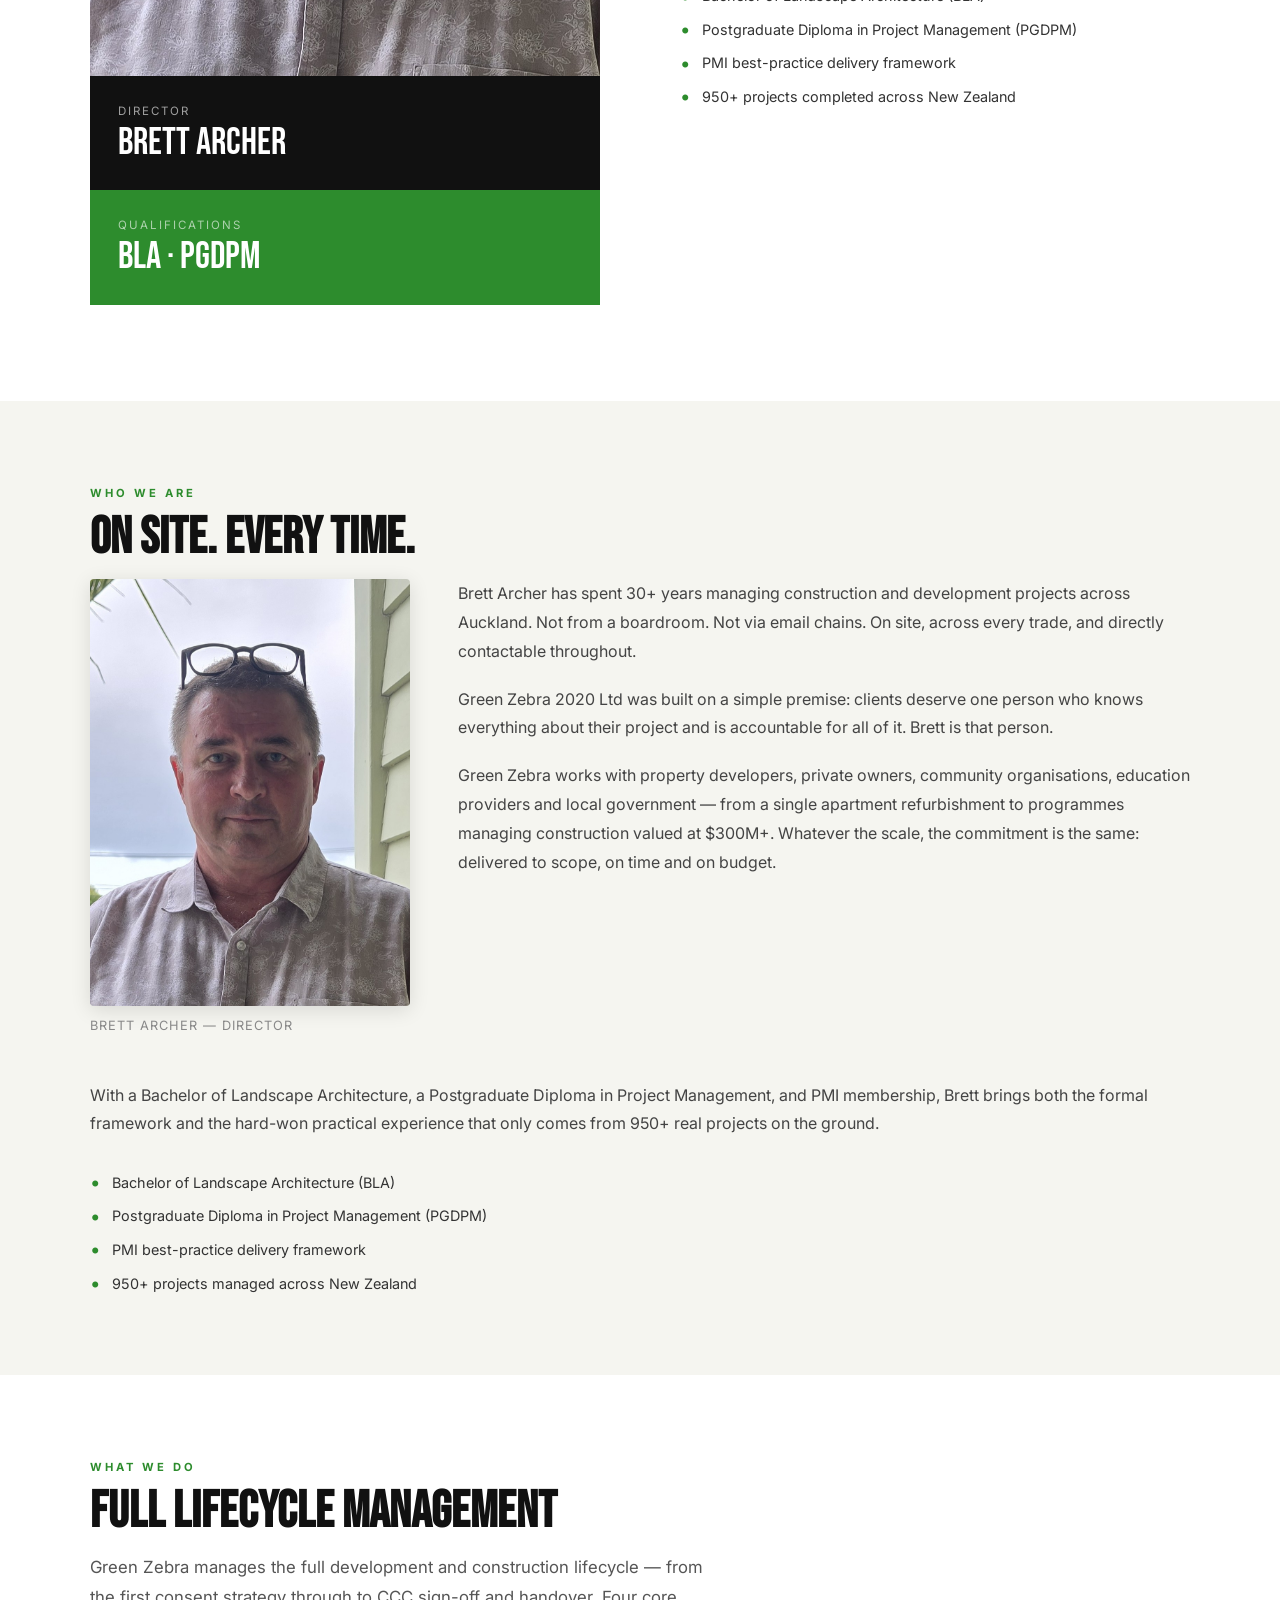
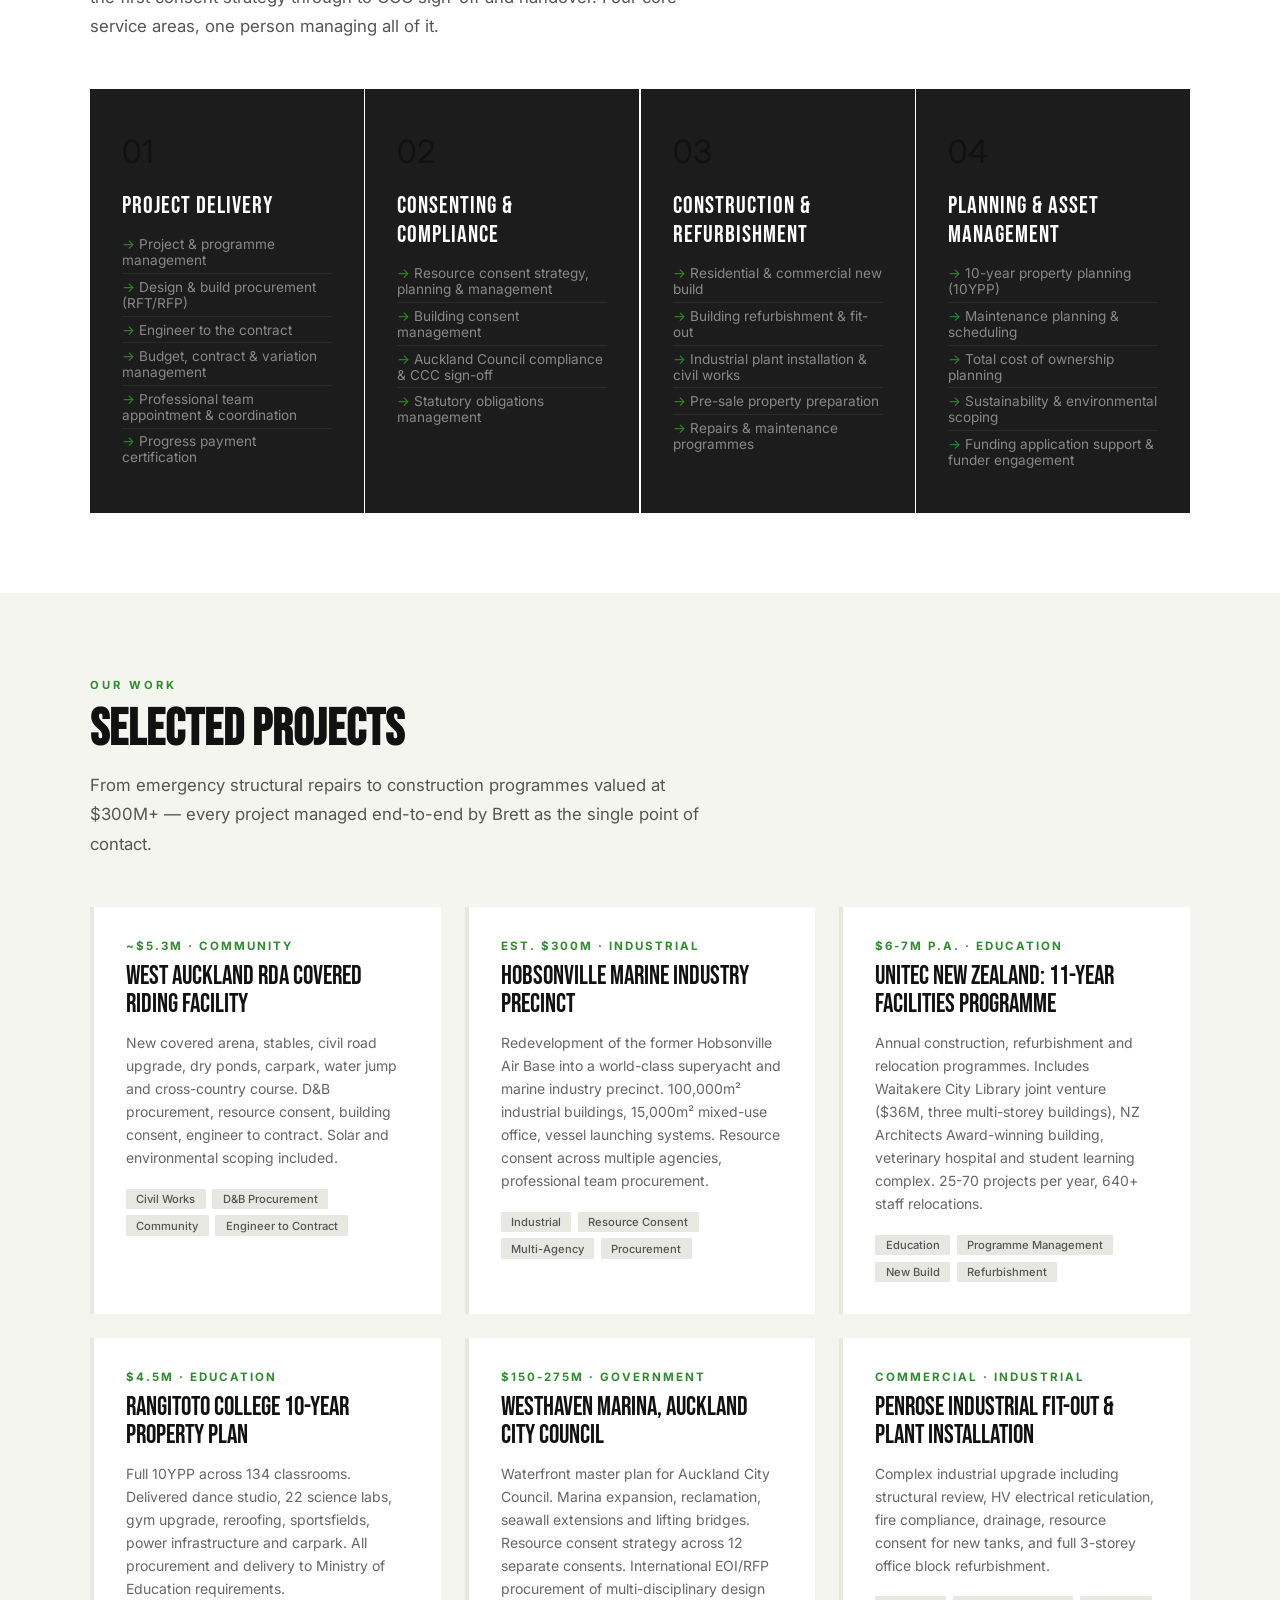
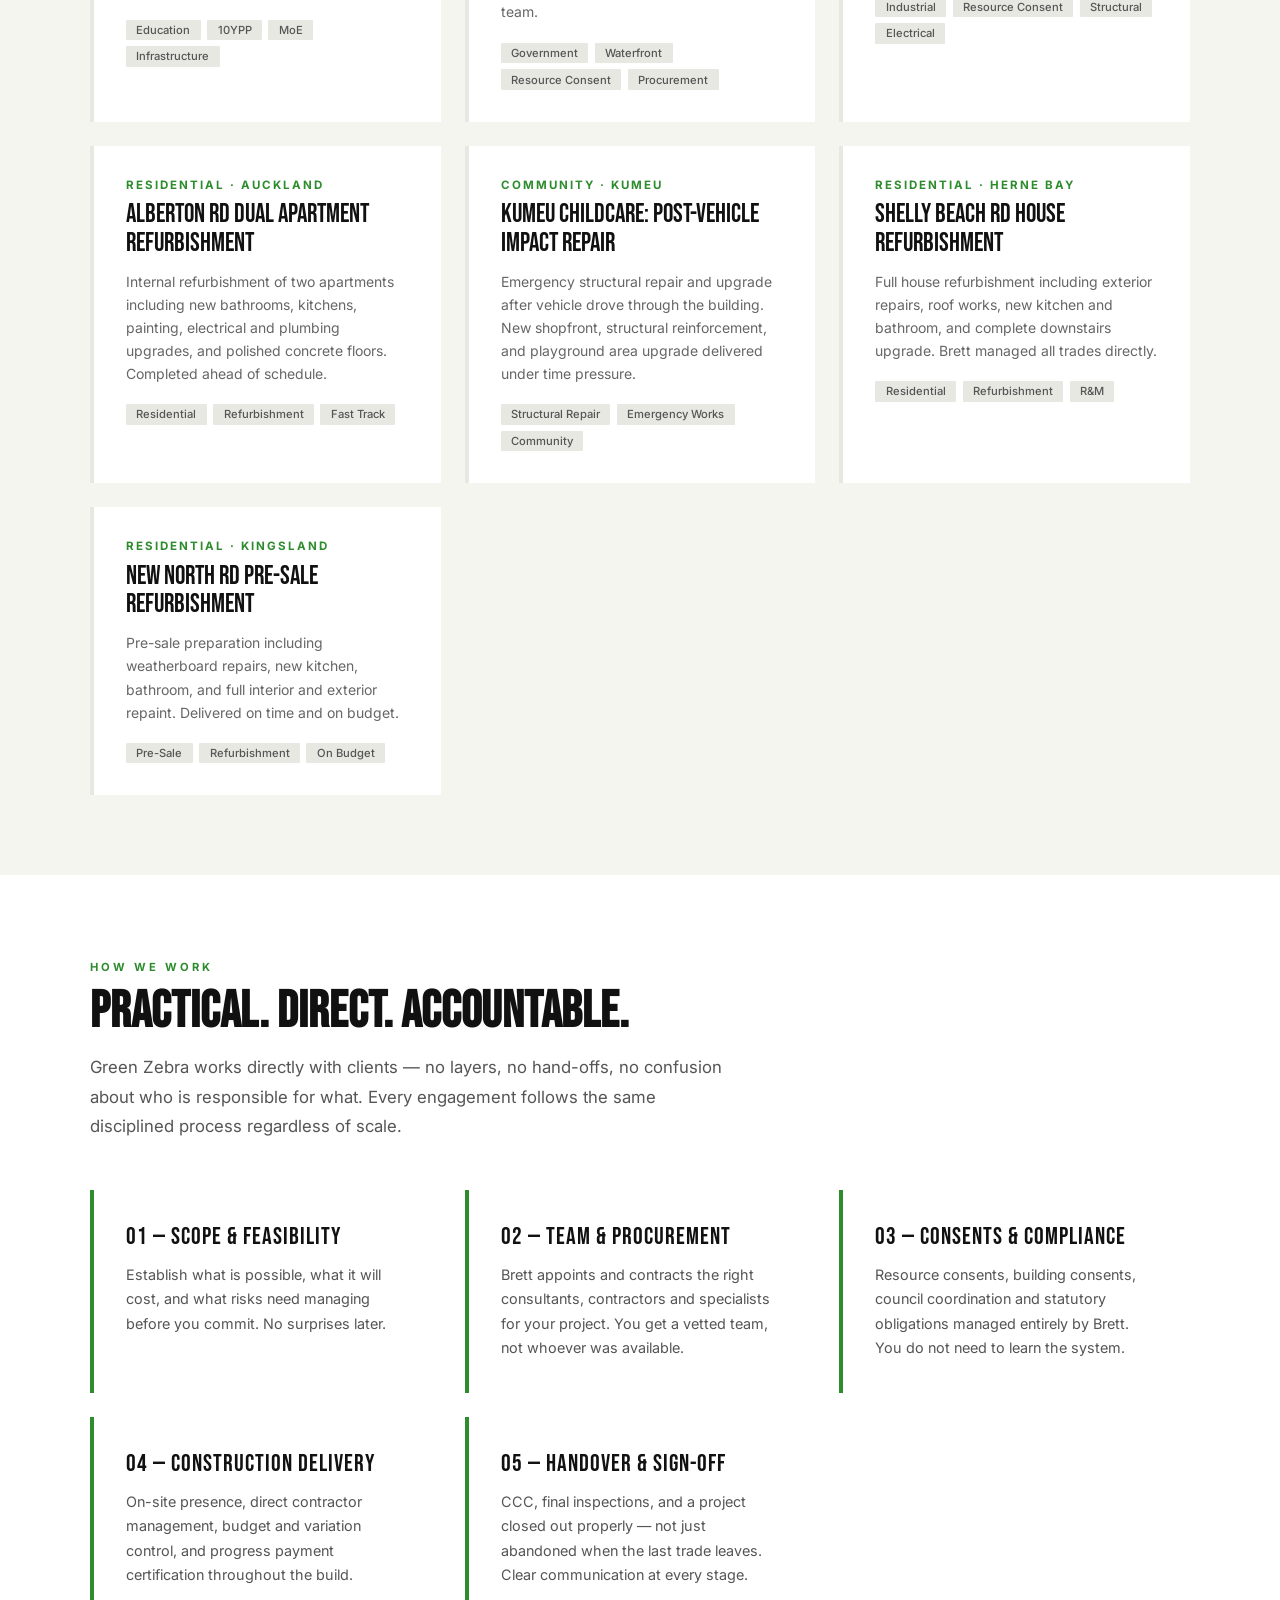
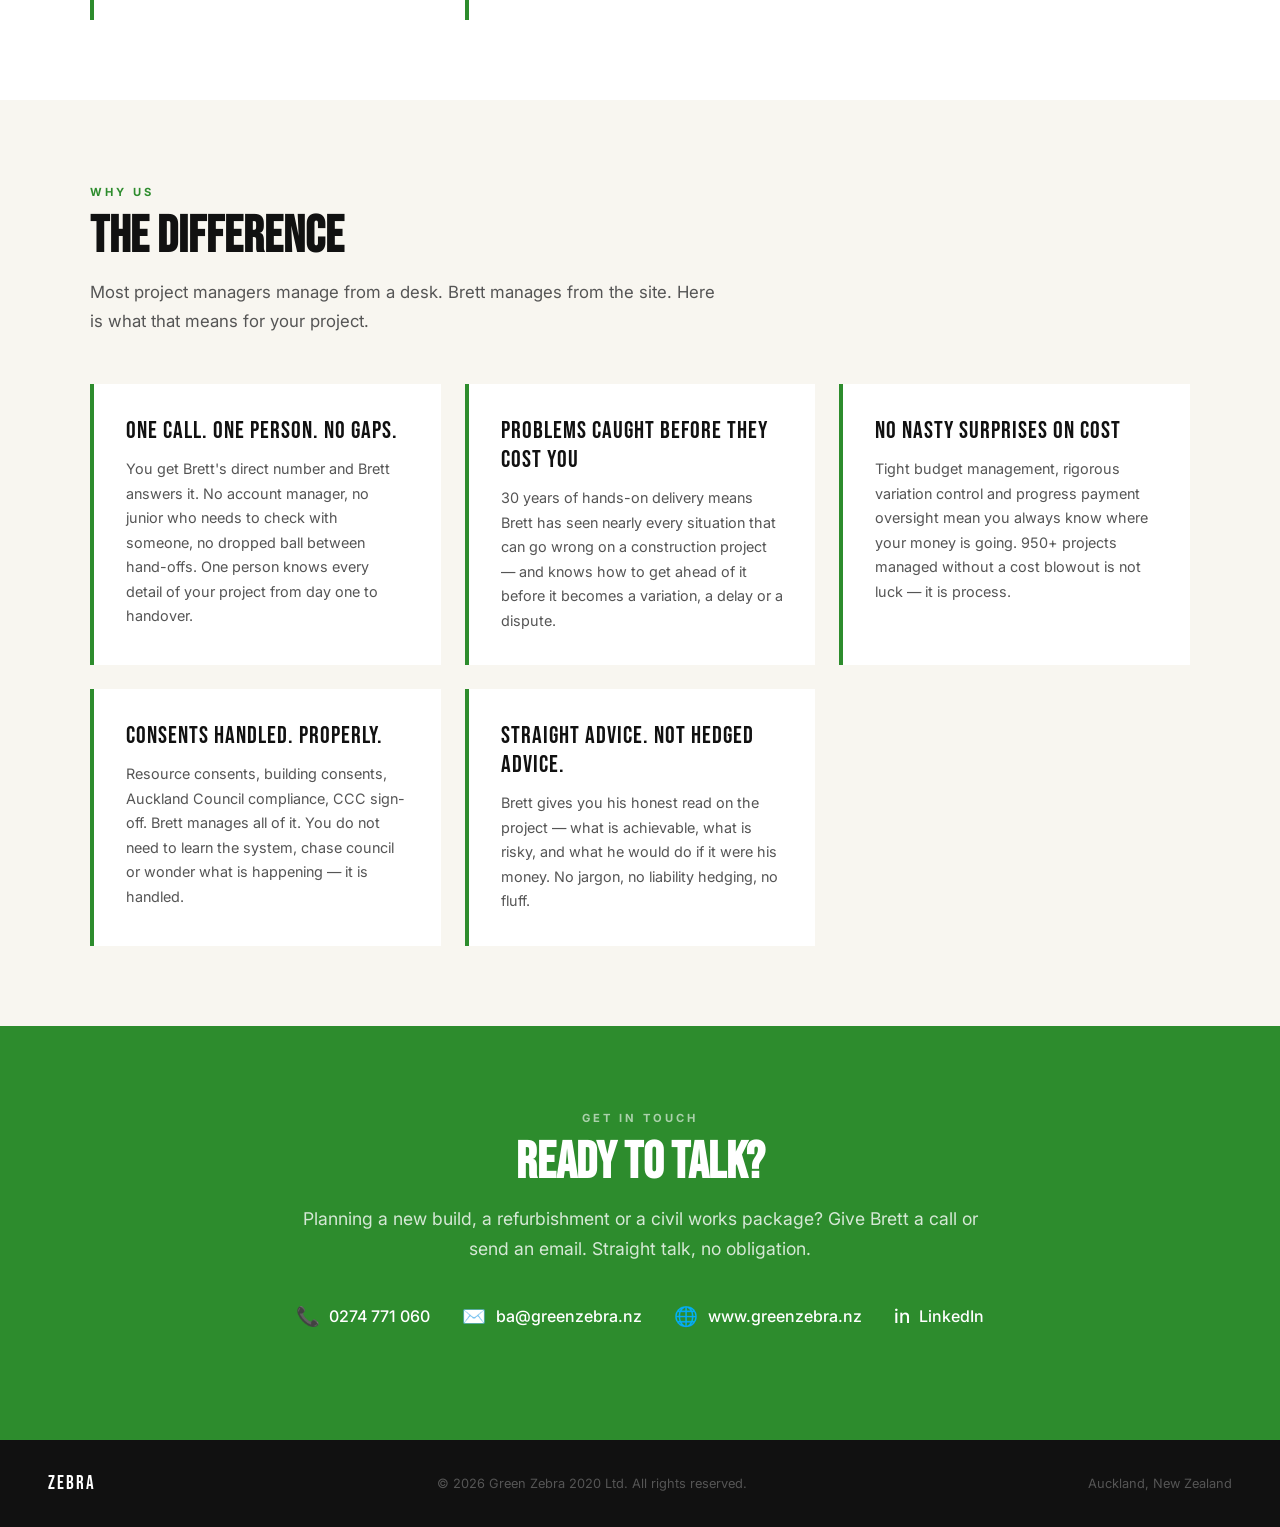
==== commit c0bcb5c6: "D-010: Add Brett headshot photo to Who We Are section" ====
--- a/index.html
+++ b/index.html
@@ -333,8 +333,14 @@
   <div class="section-inner">
     <div class="section-tag">Who We Are</div>
       <h2 class="section-title">On Site. Every Time.</h2>
-      <div class="tab-two-col">
-        <div>
+      <div style="display:flex; gap:3rem; align-items:flex-start; flex-wrap:wrap;">
+        <div style="flex:0 0 320px; max-width:320px;">
+          <div style="width:100%; aspect-ratio:3/4; overflow:hidden; border-radius:4px; box-shadow:0 4px 20px rgba(0,0,0,0.12);">
+            <img src="[data-uri]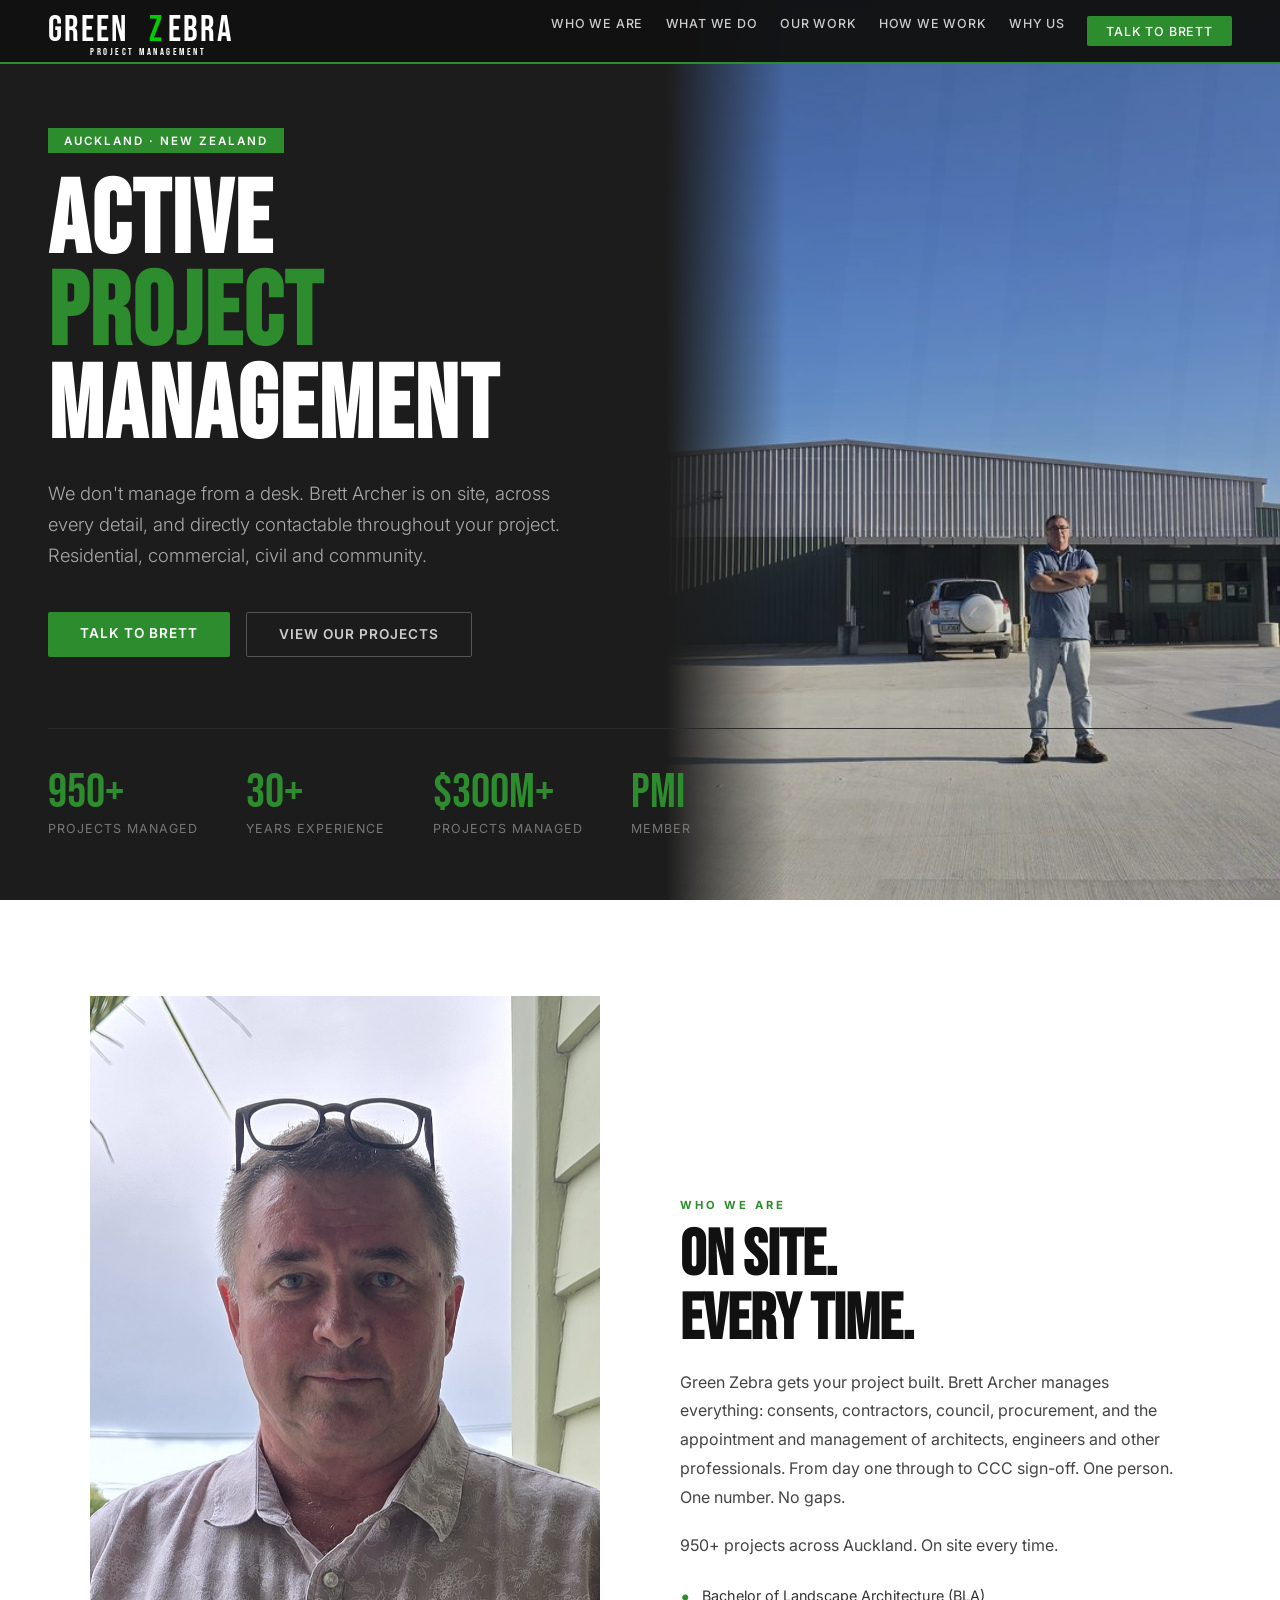
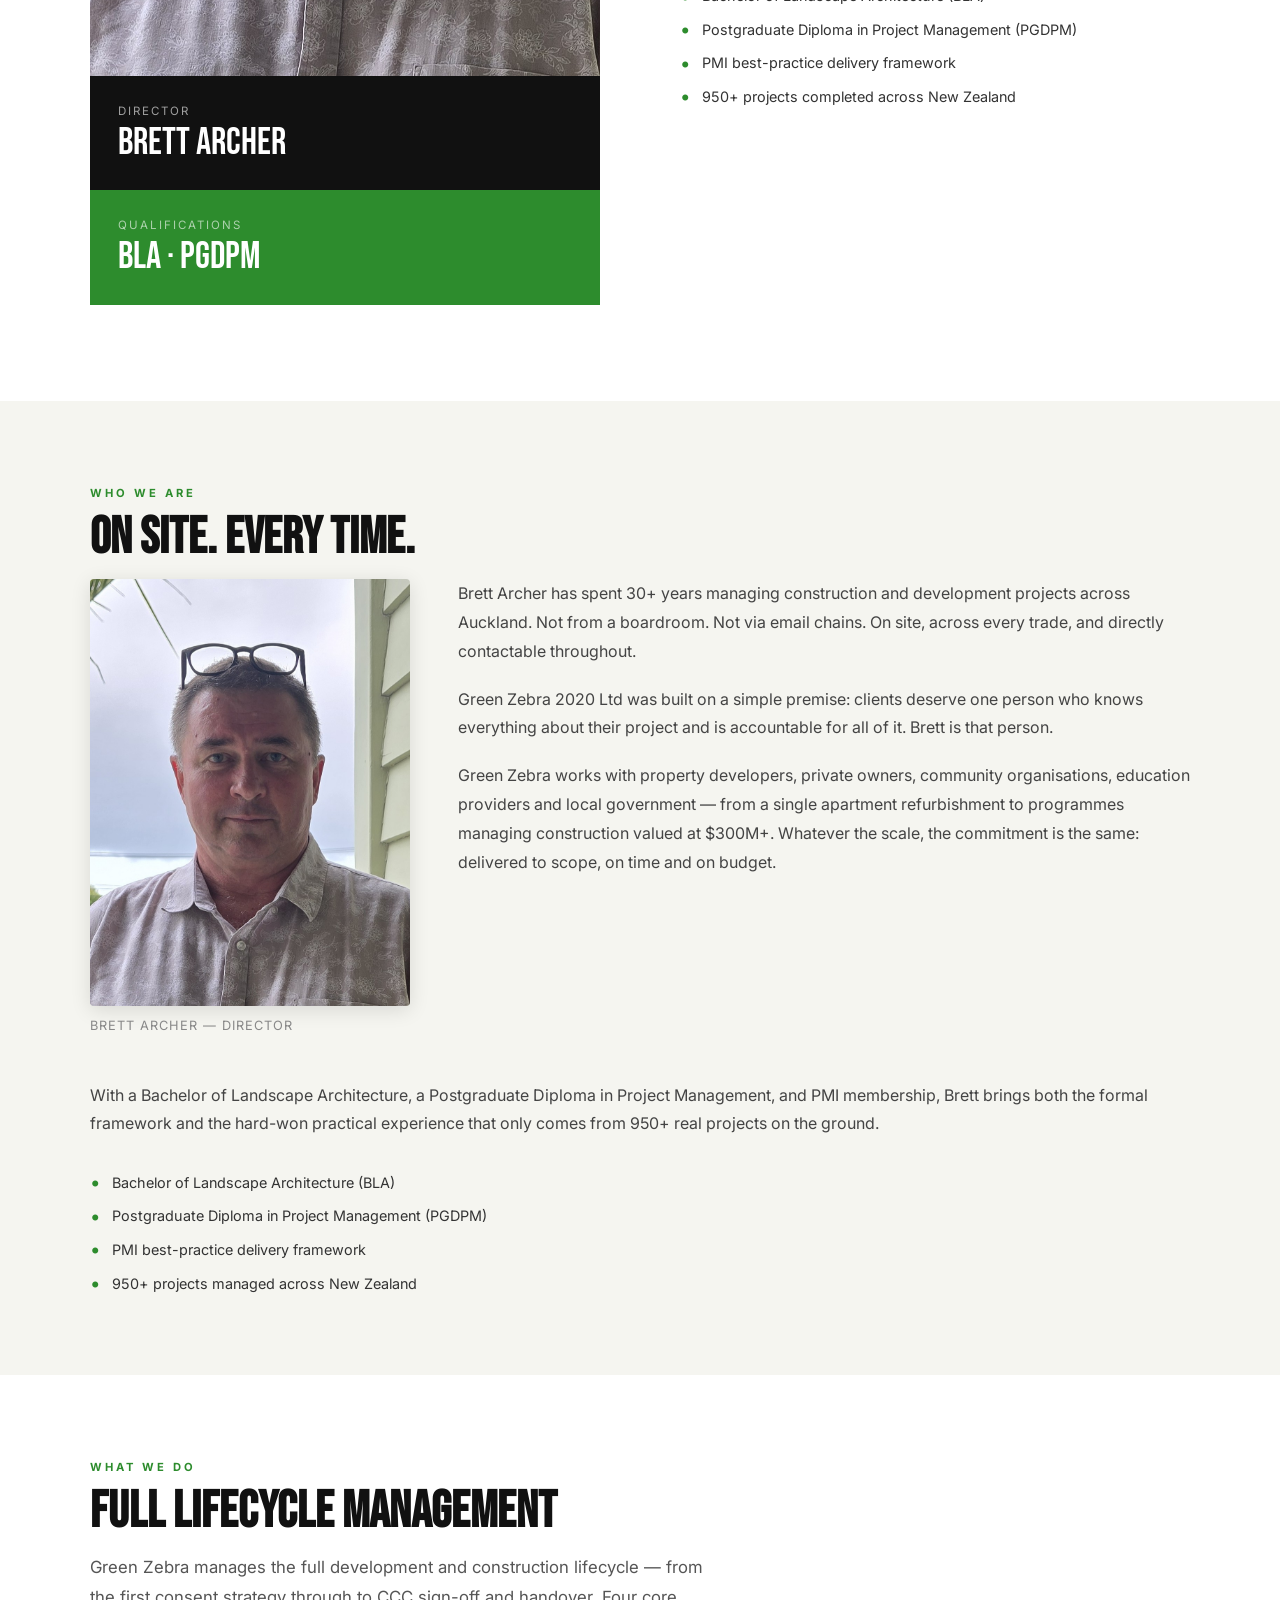
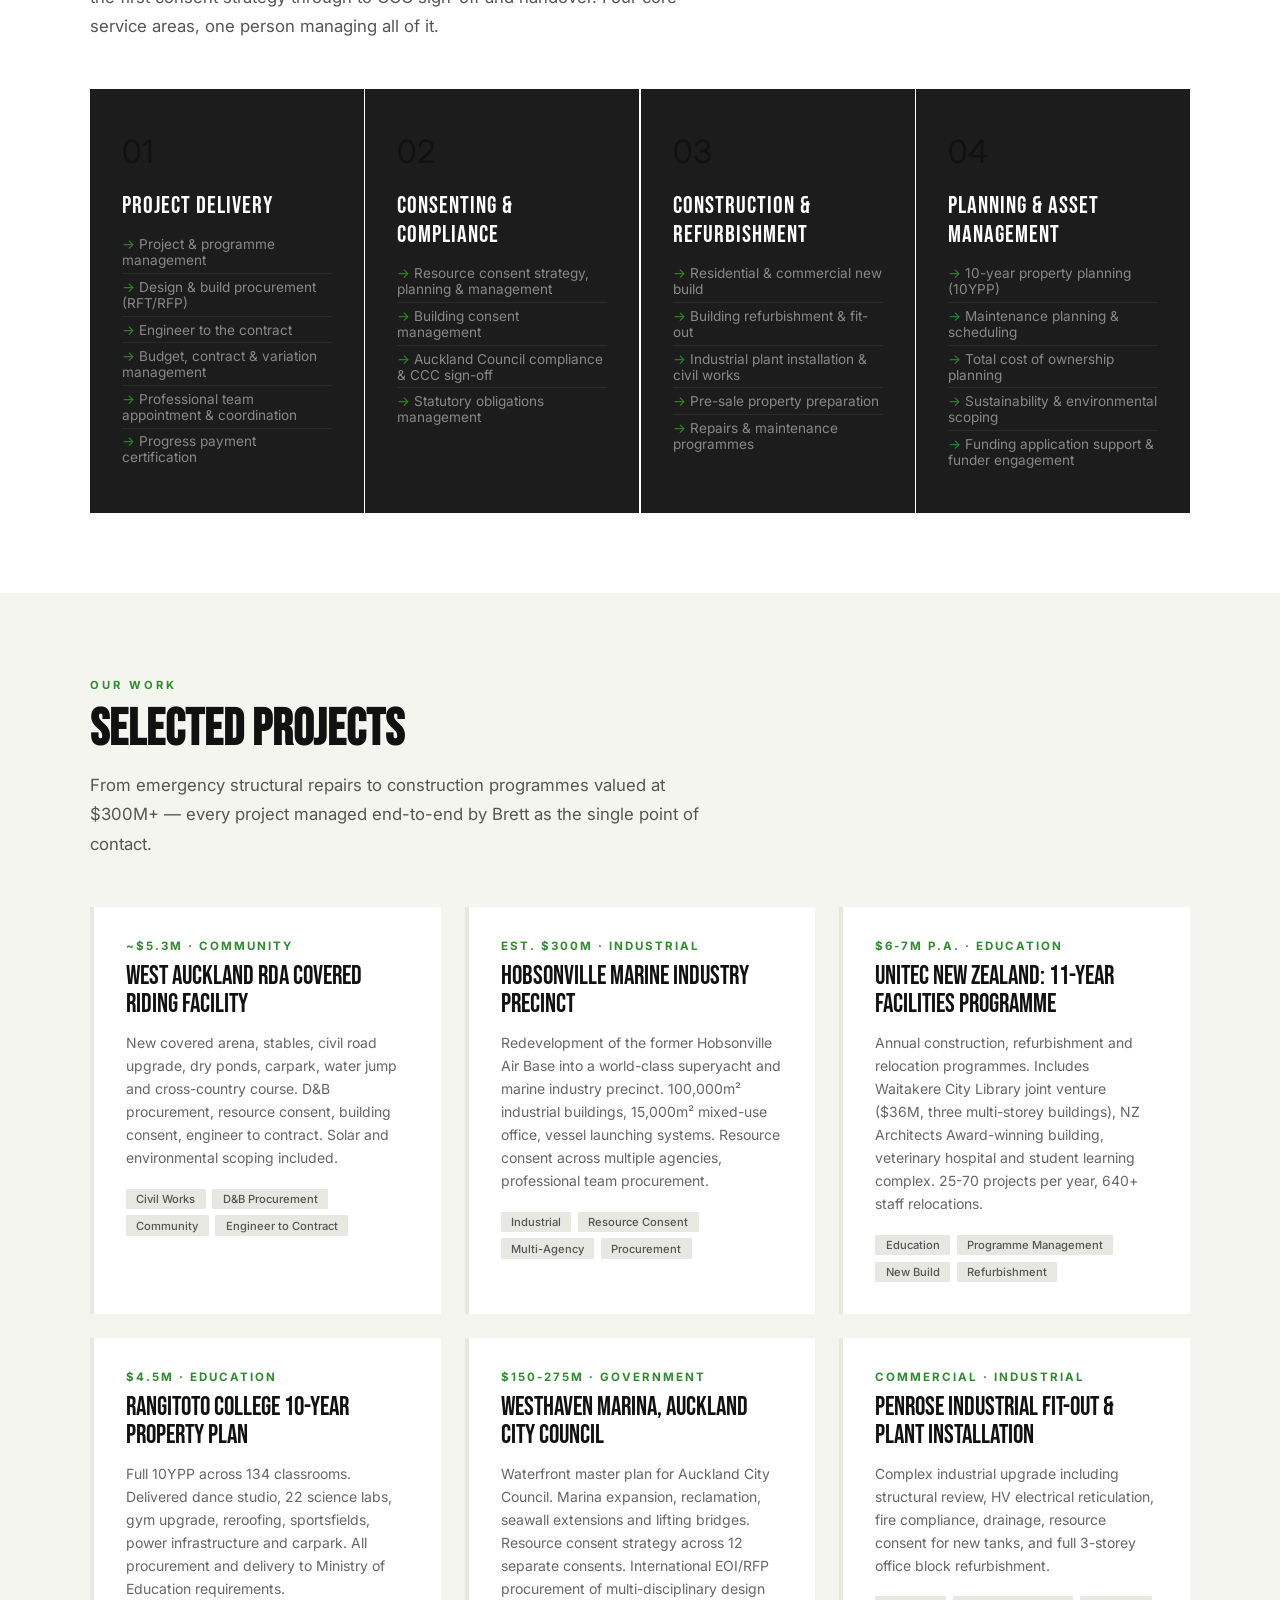
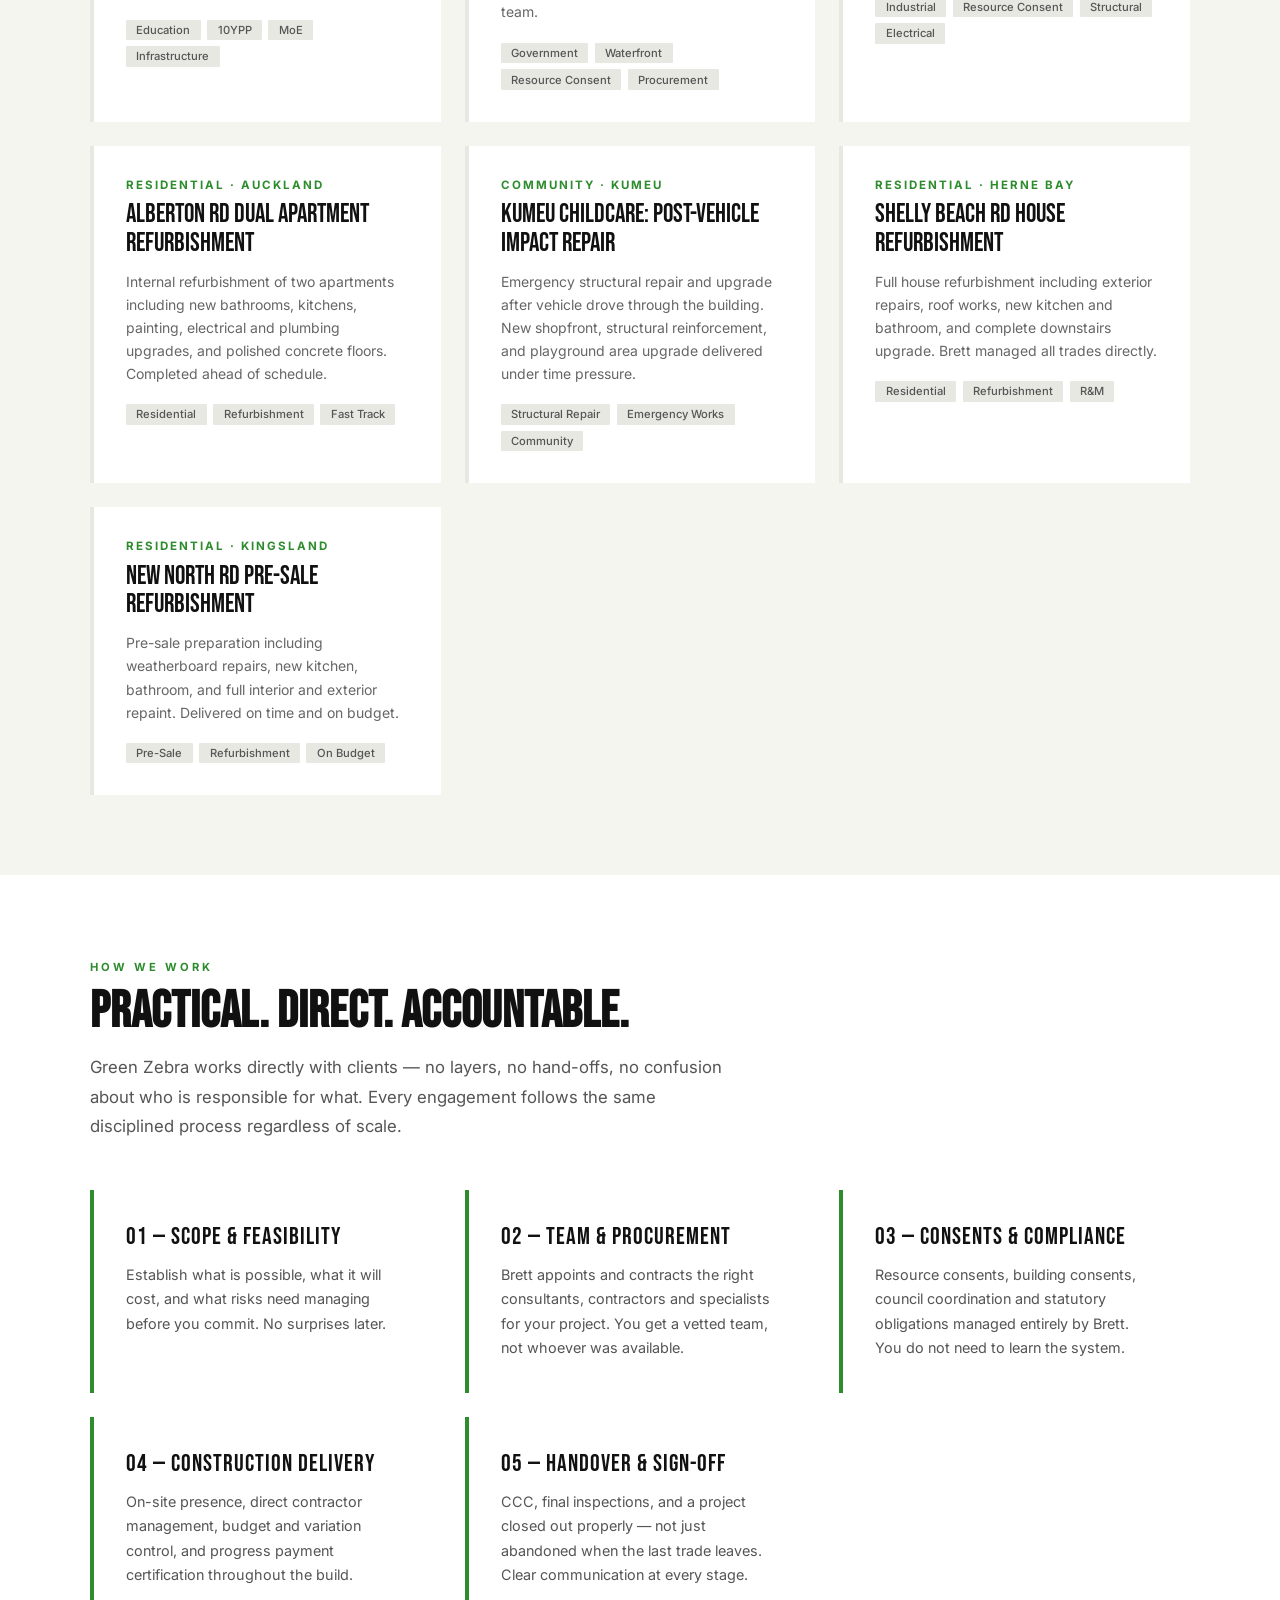
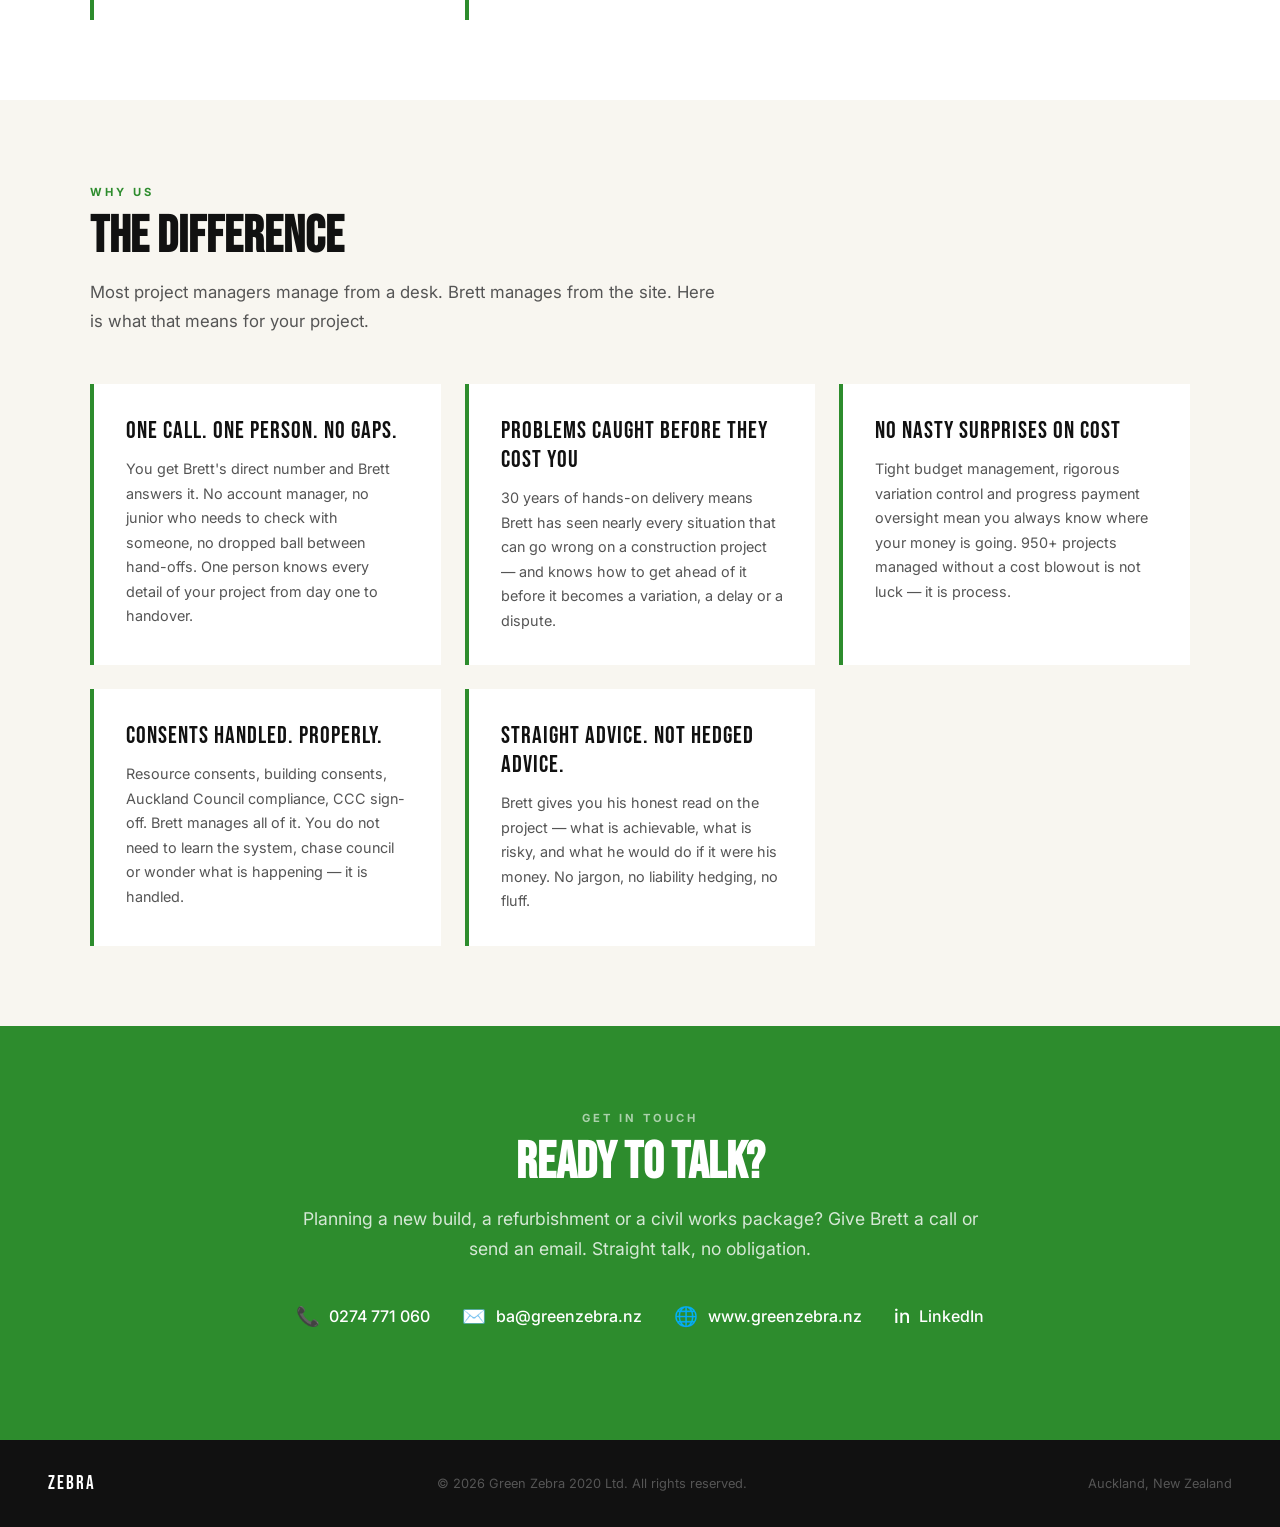
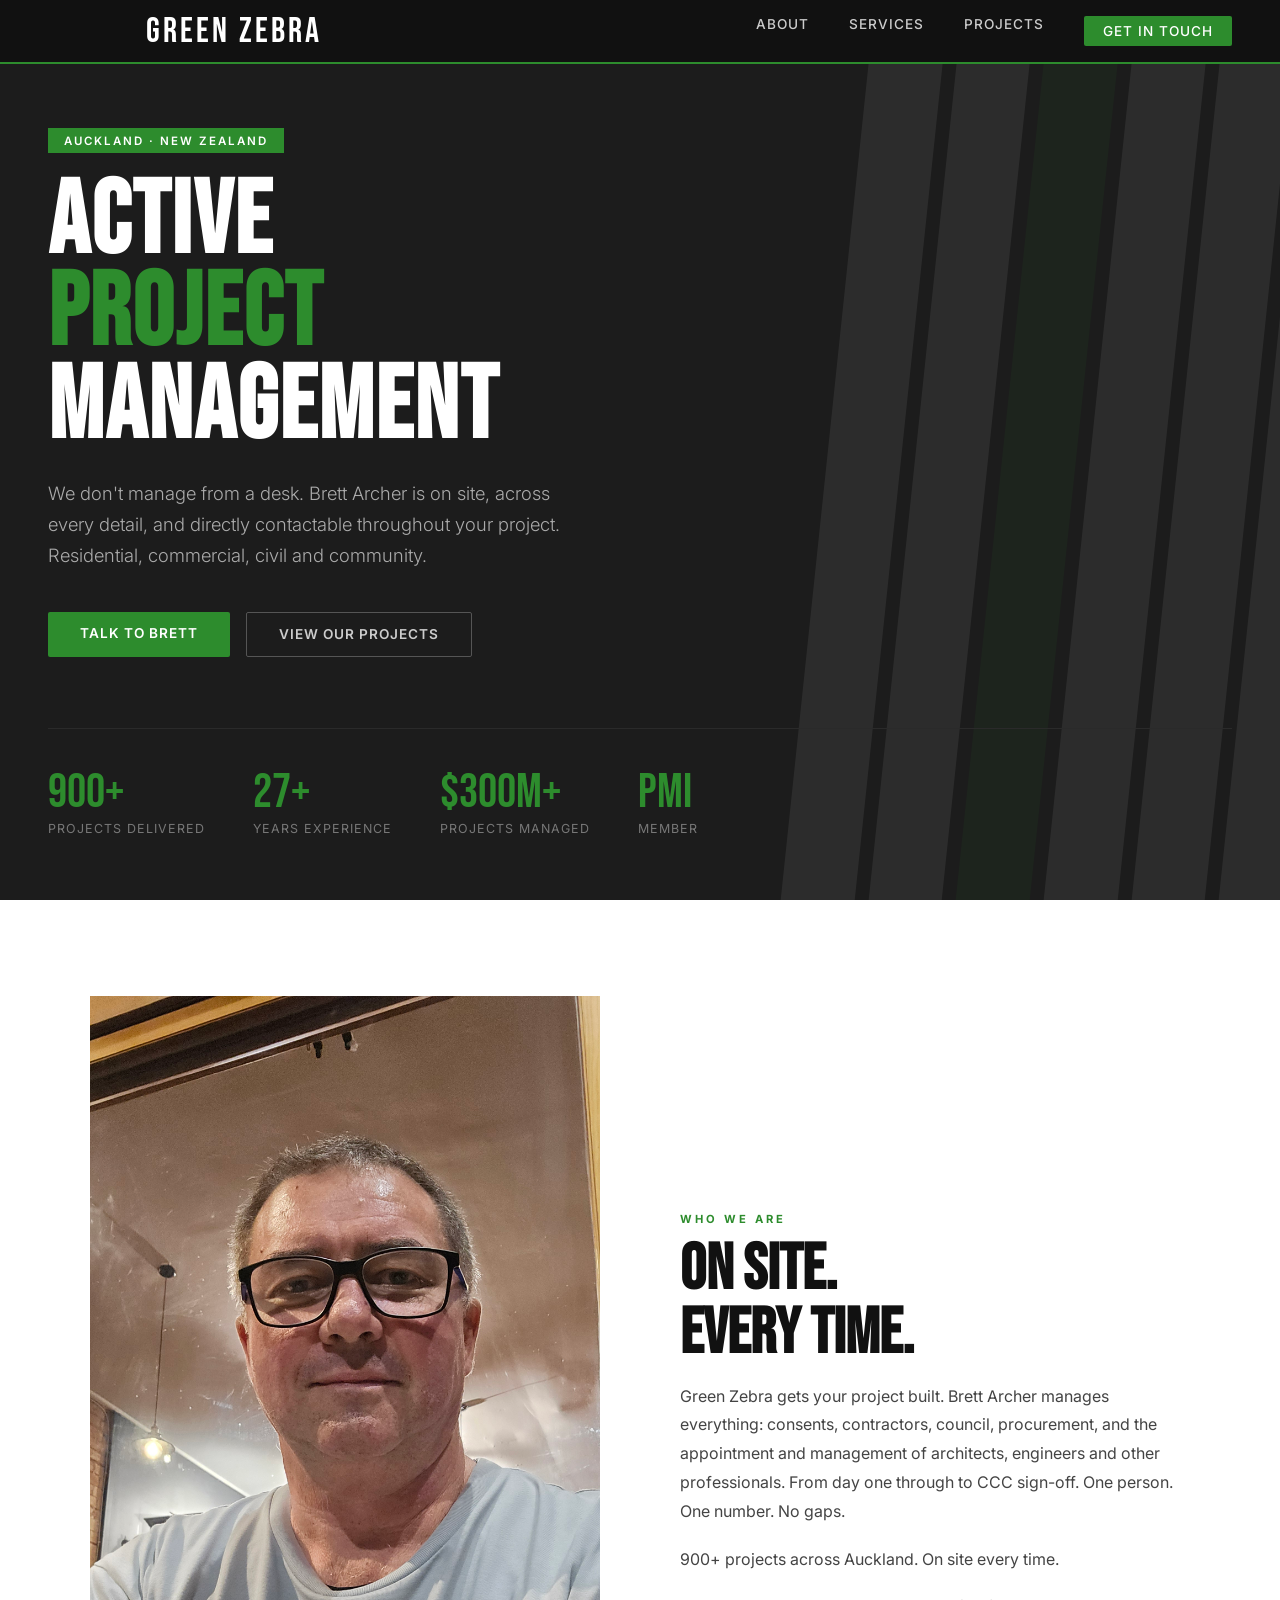
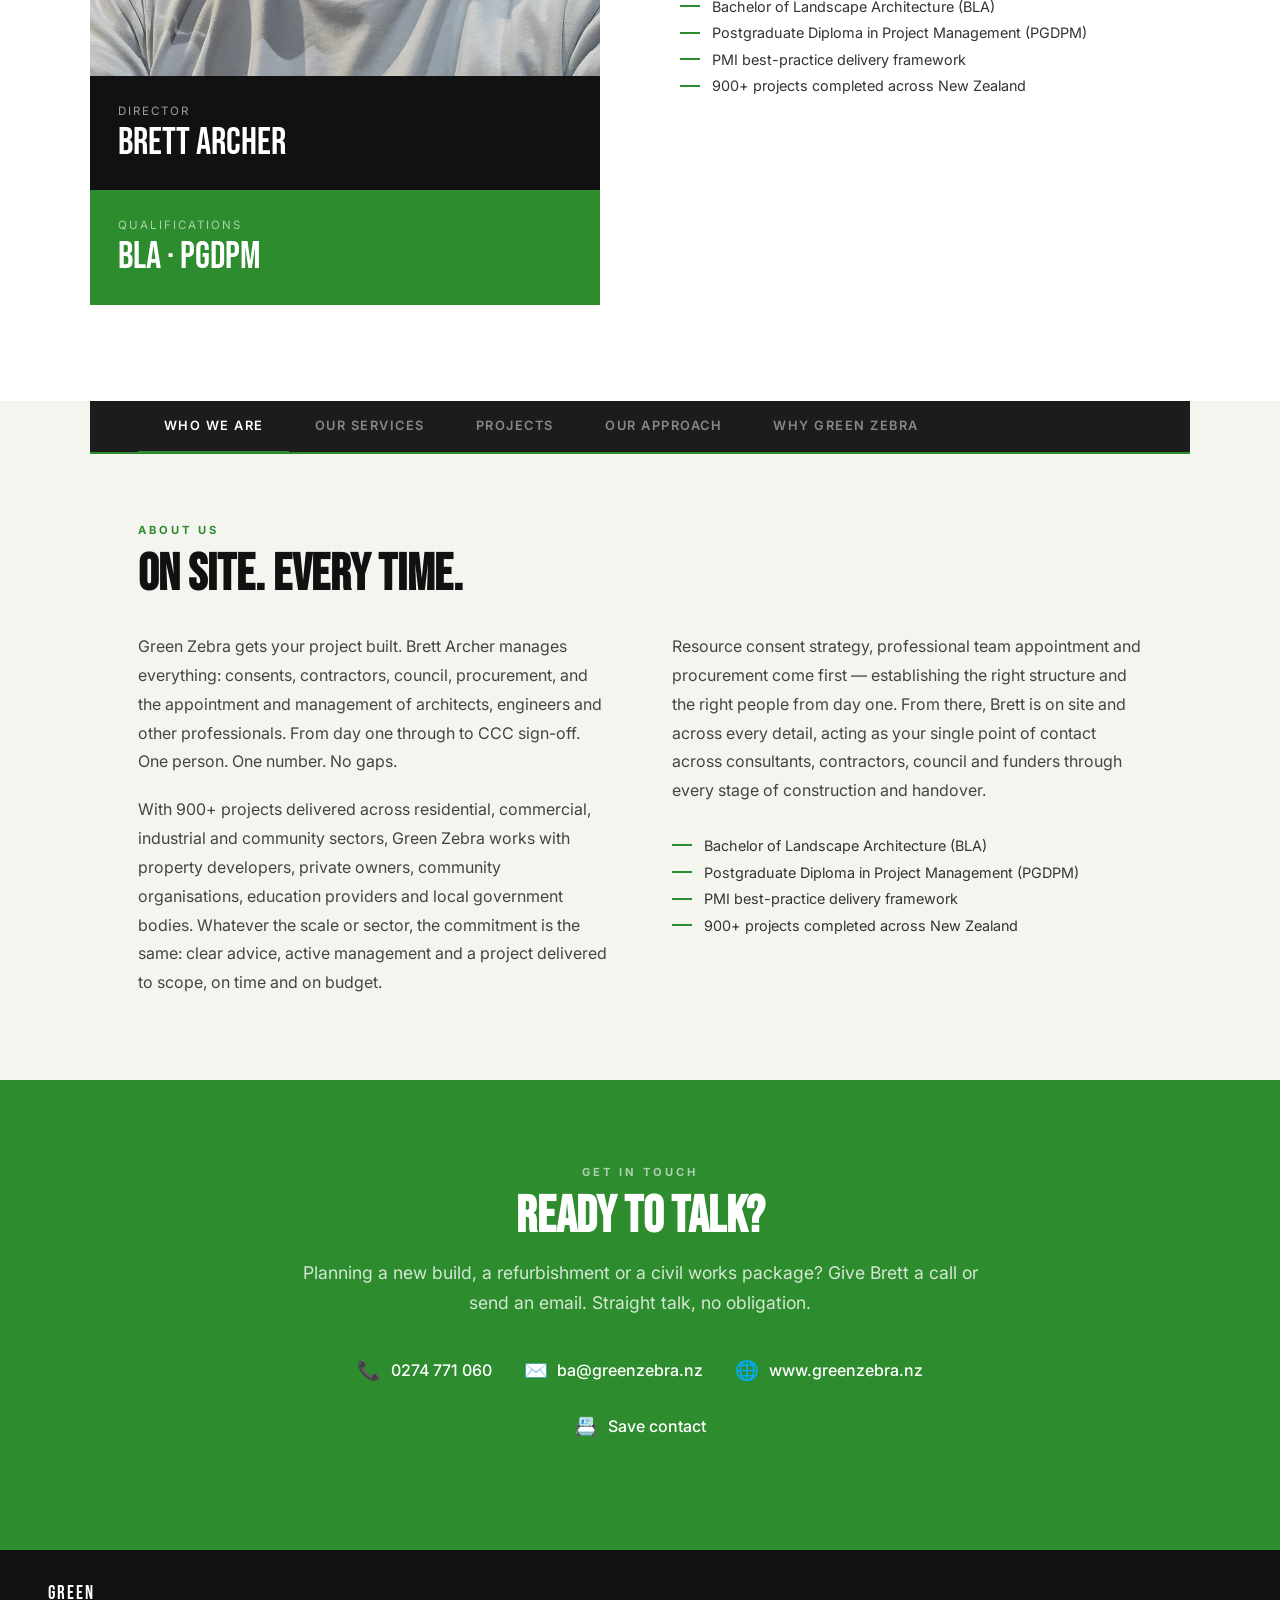
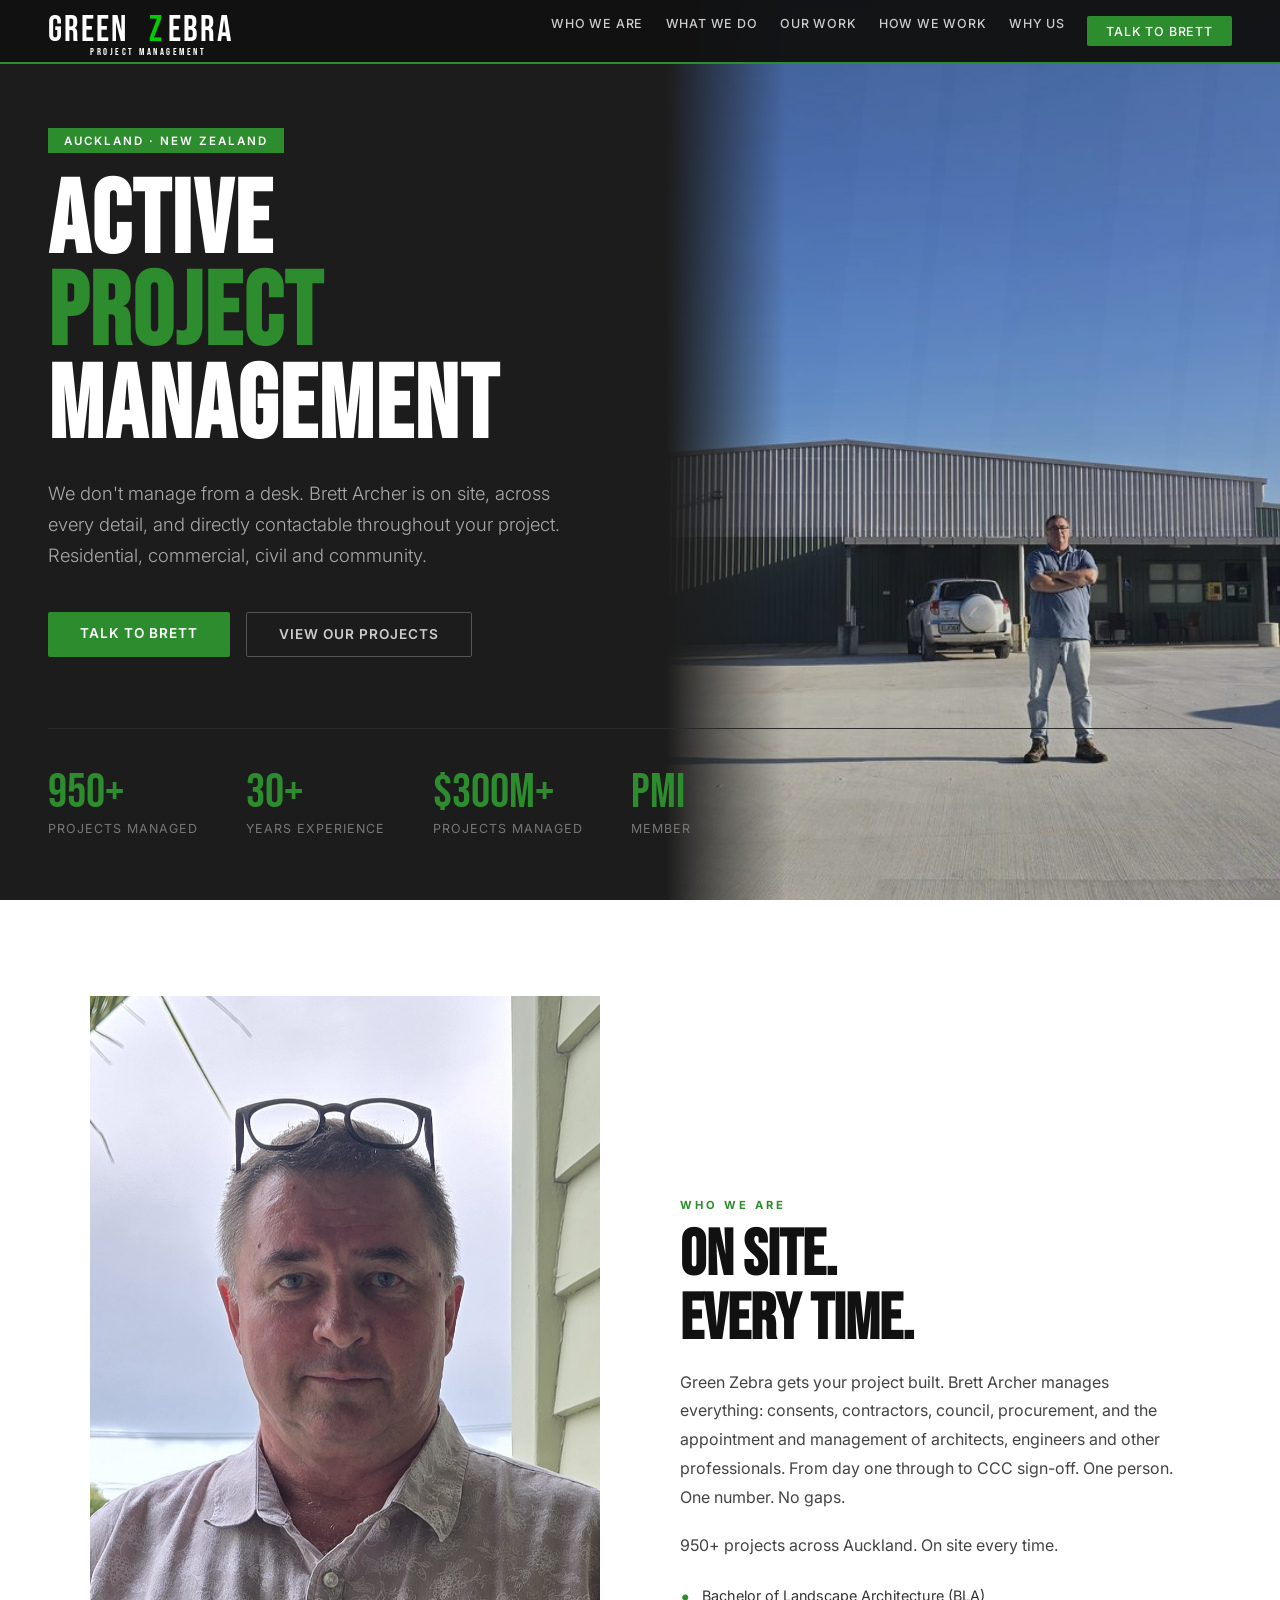
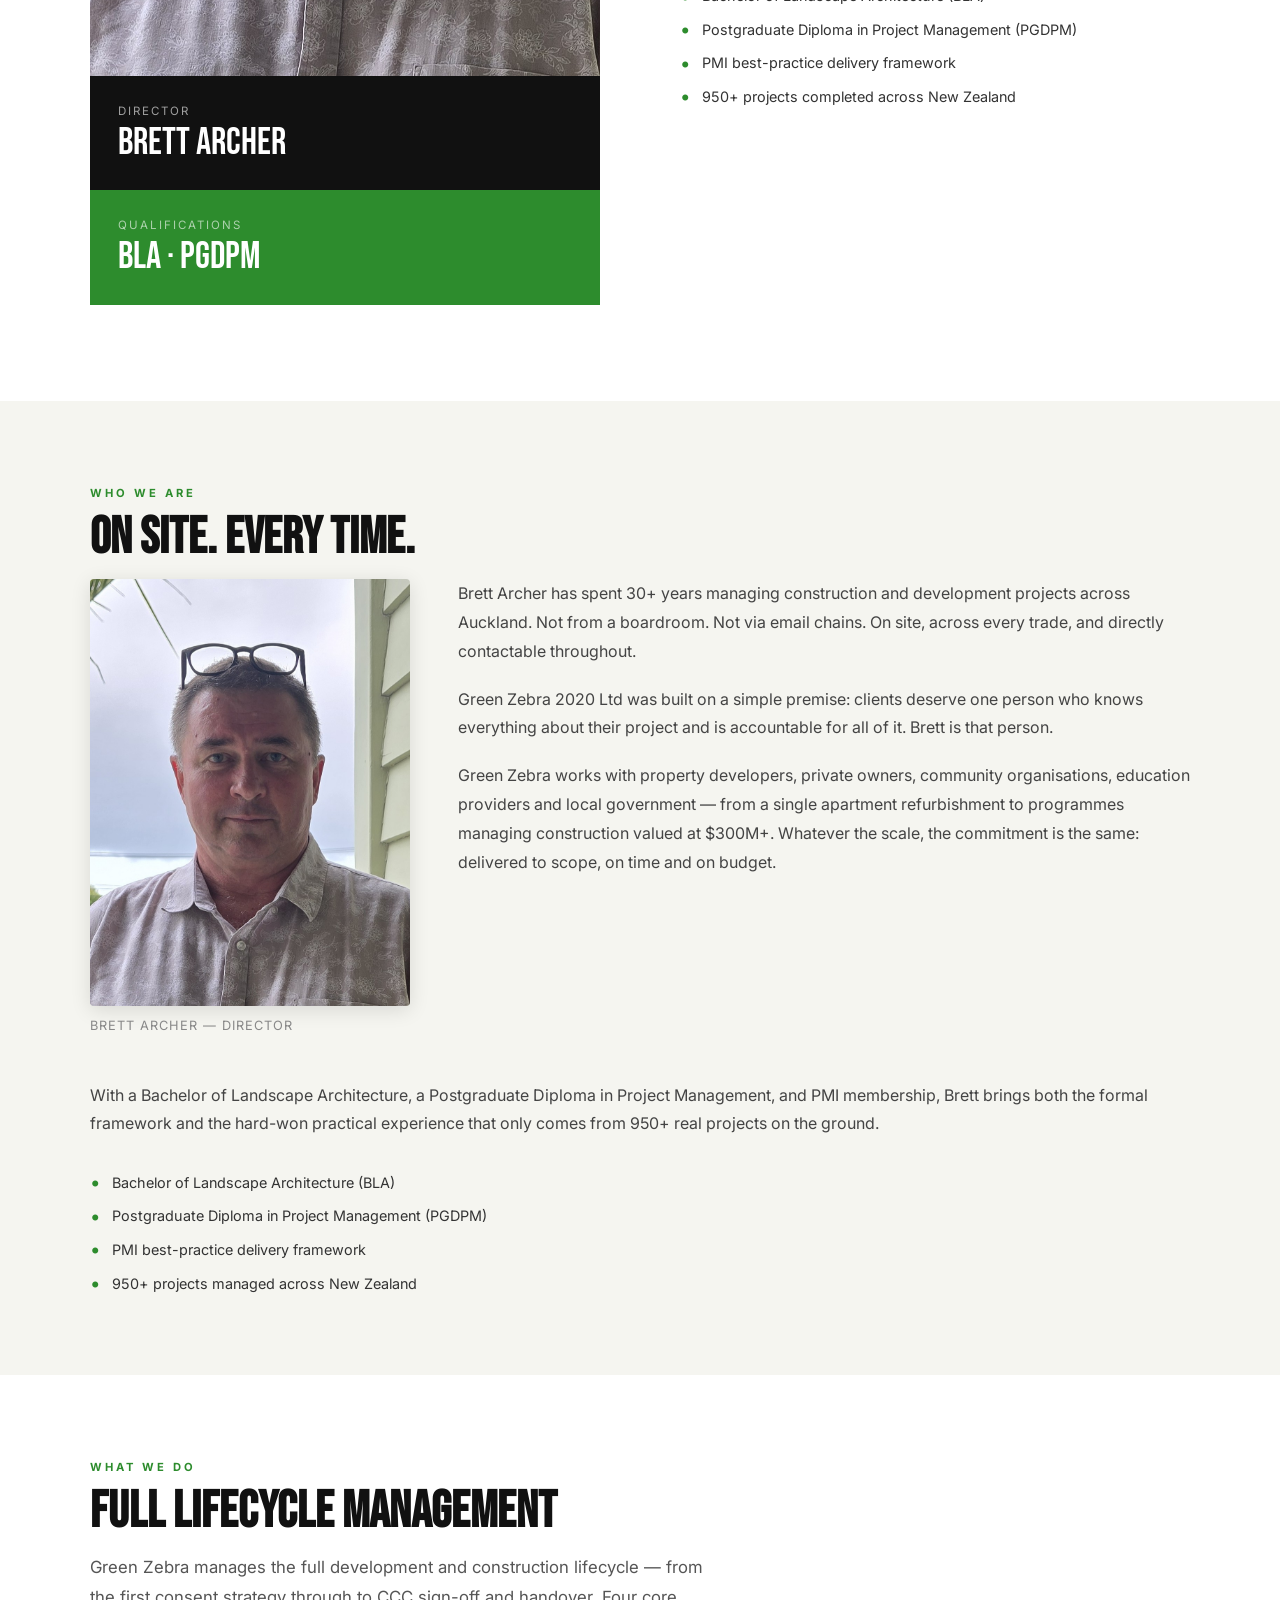
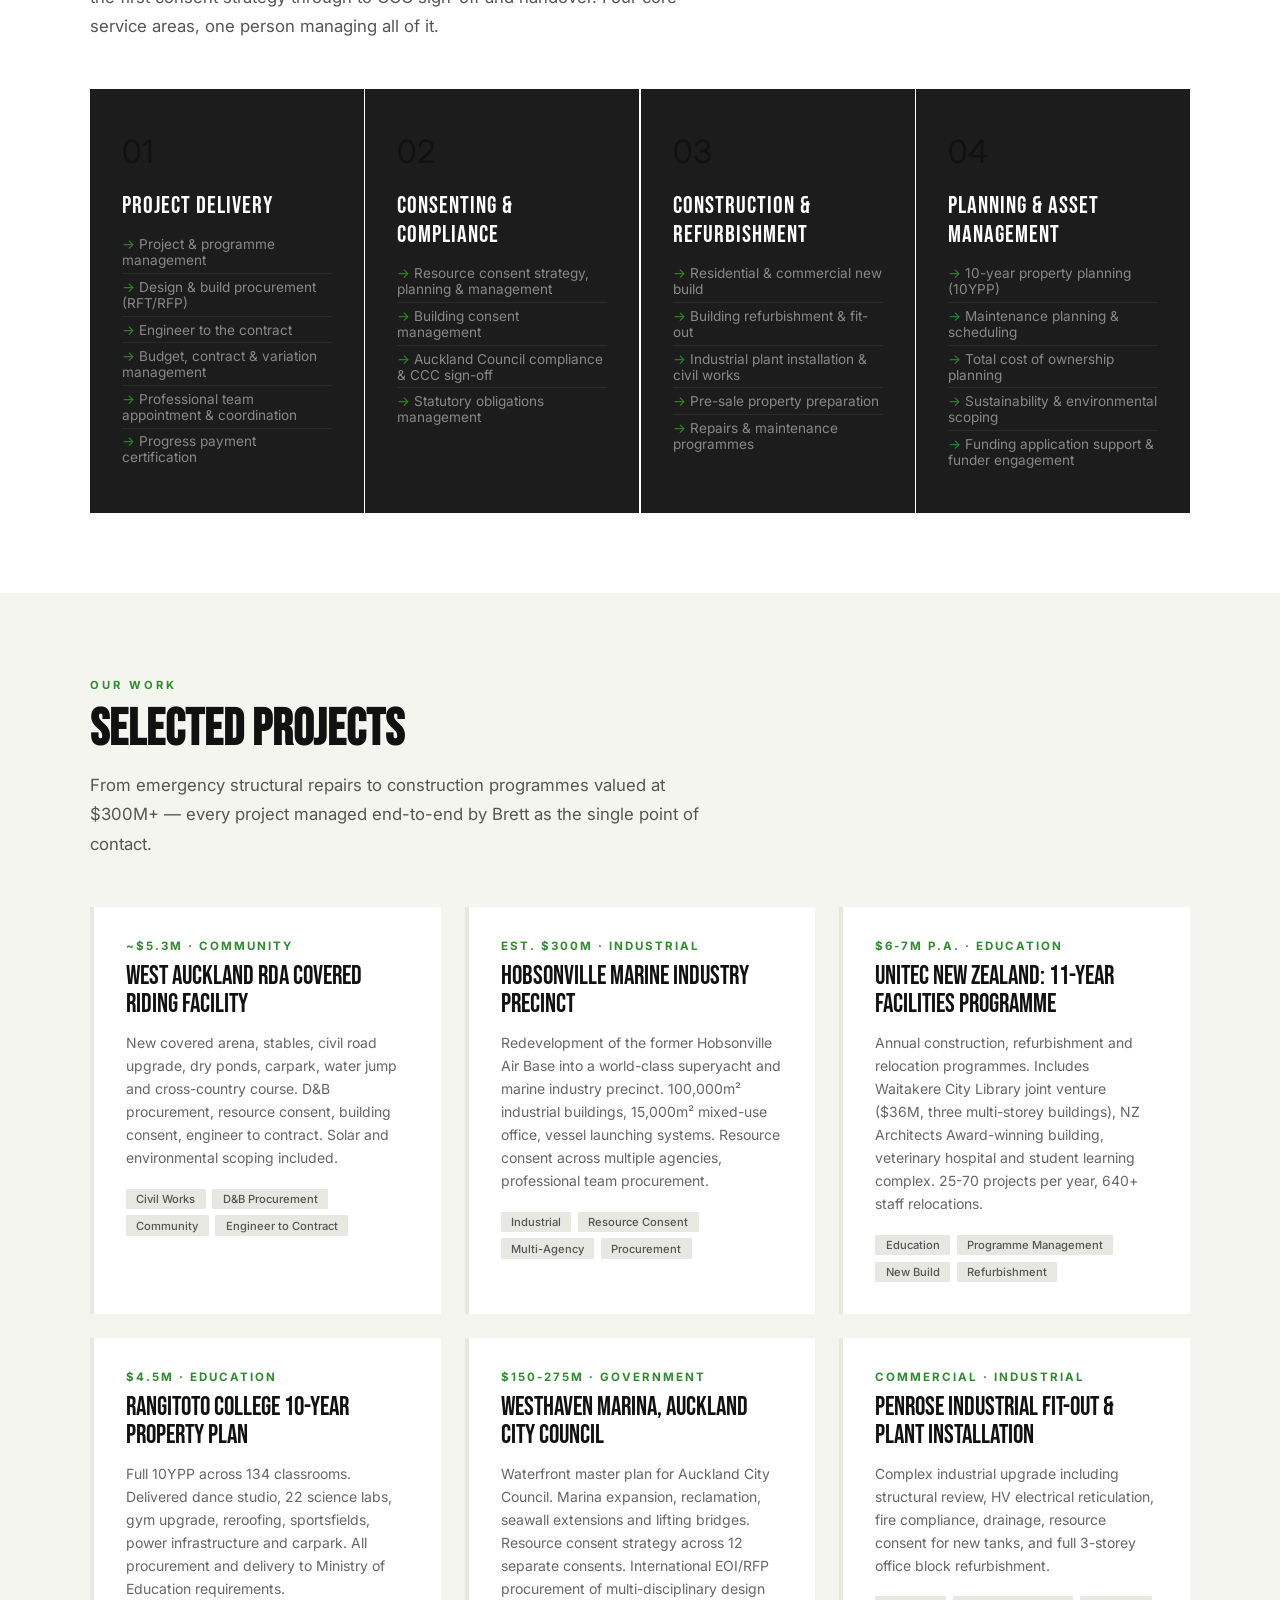
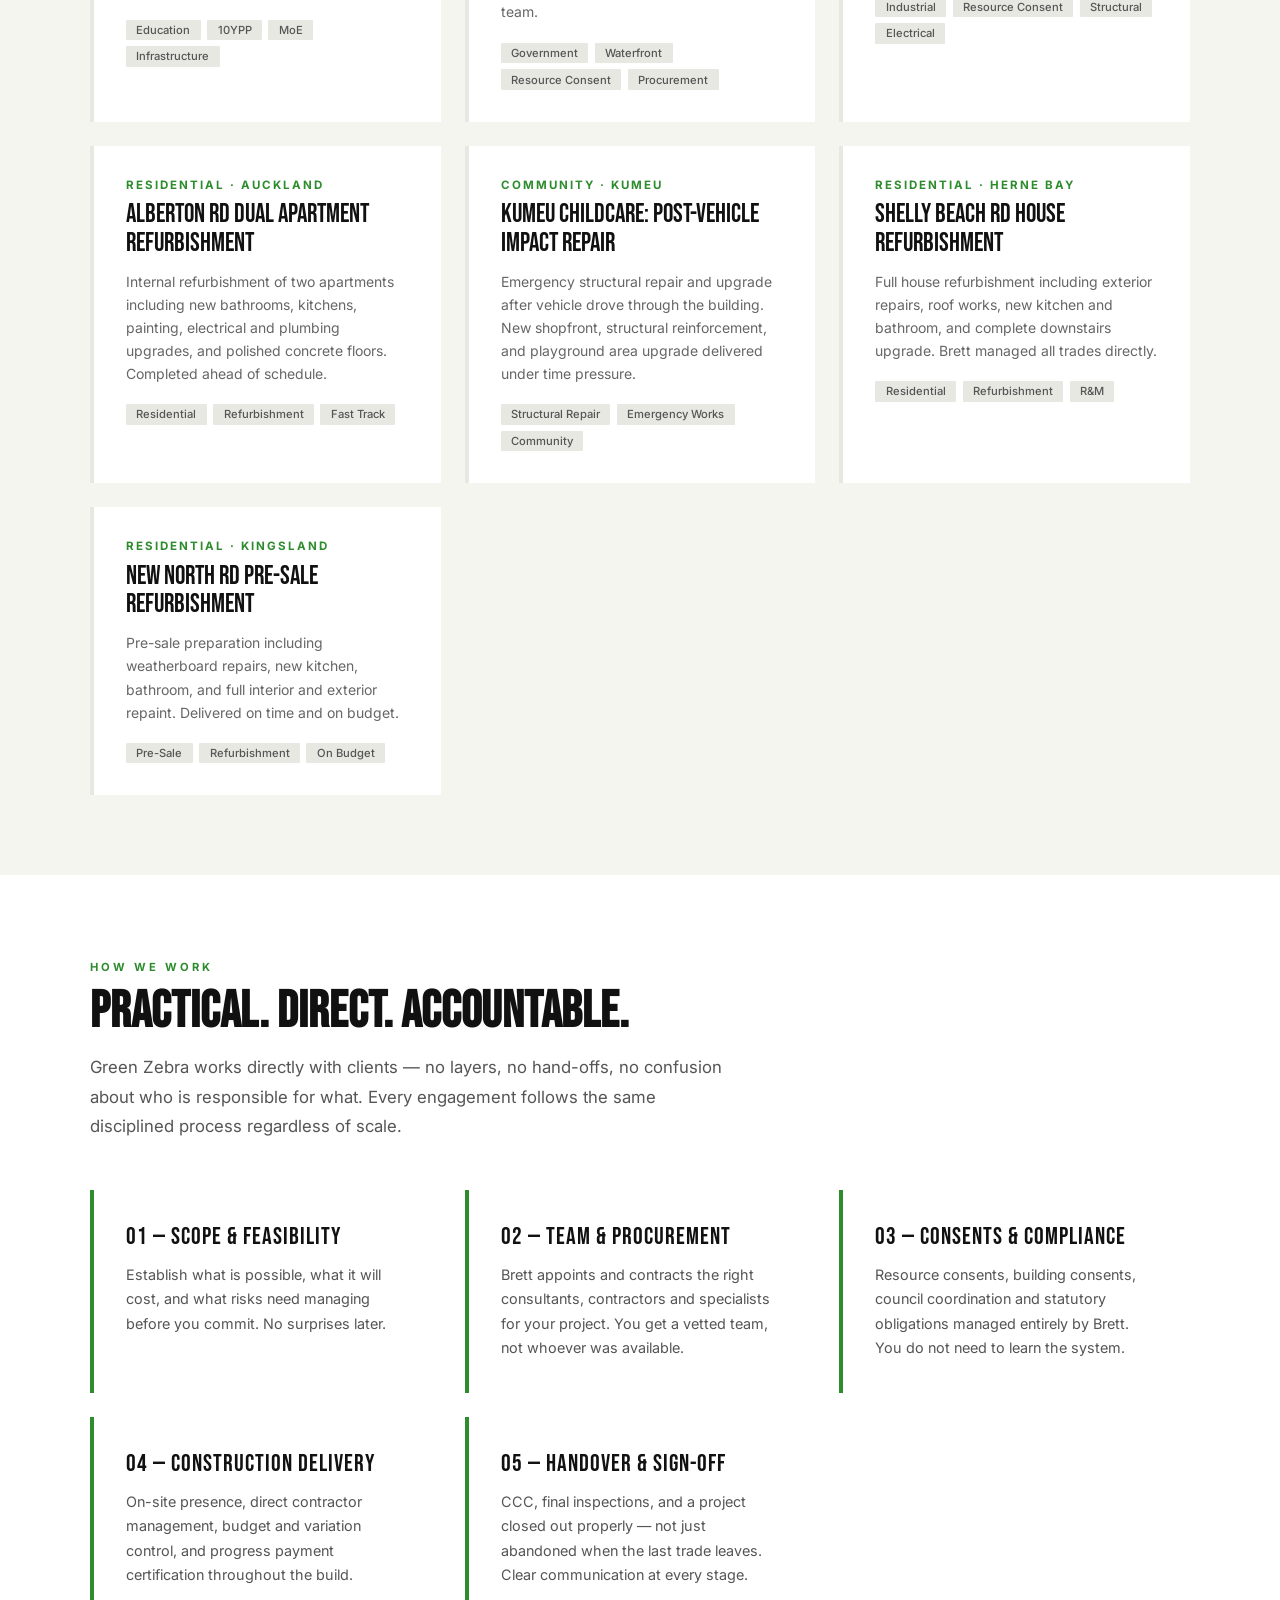
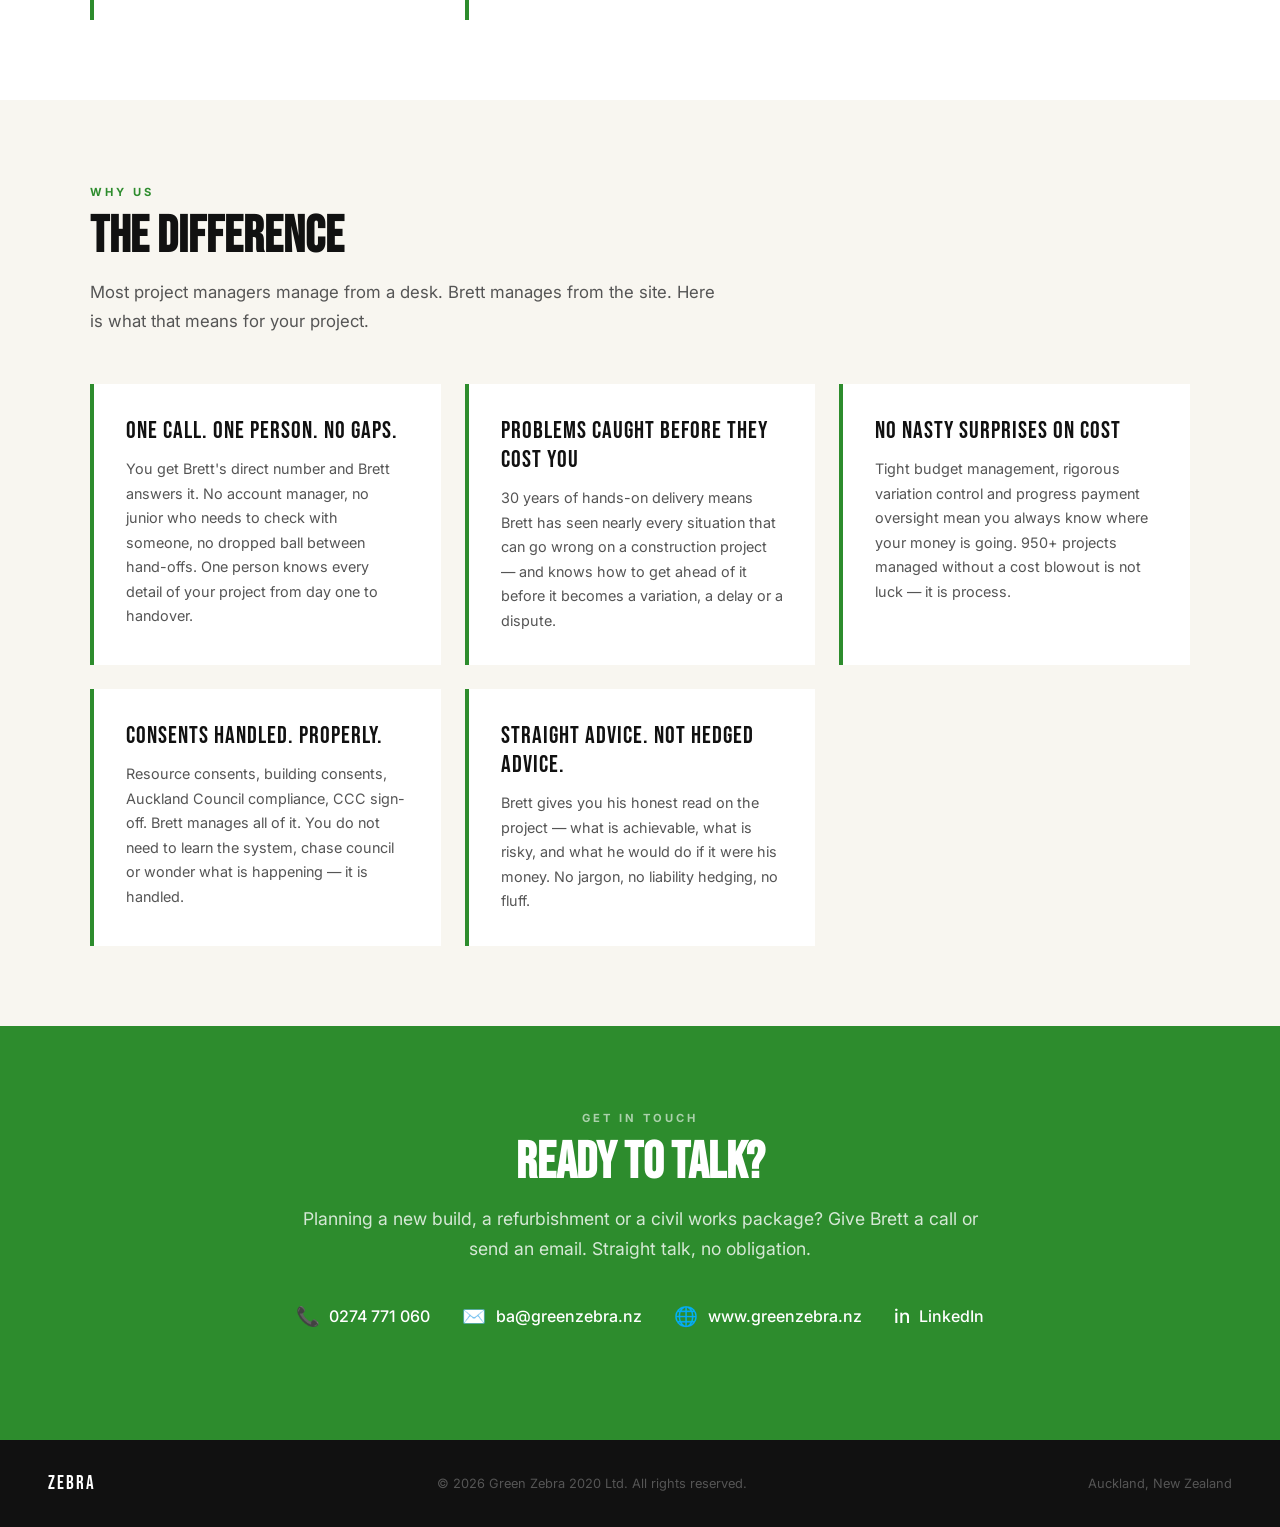
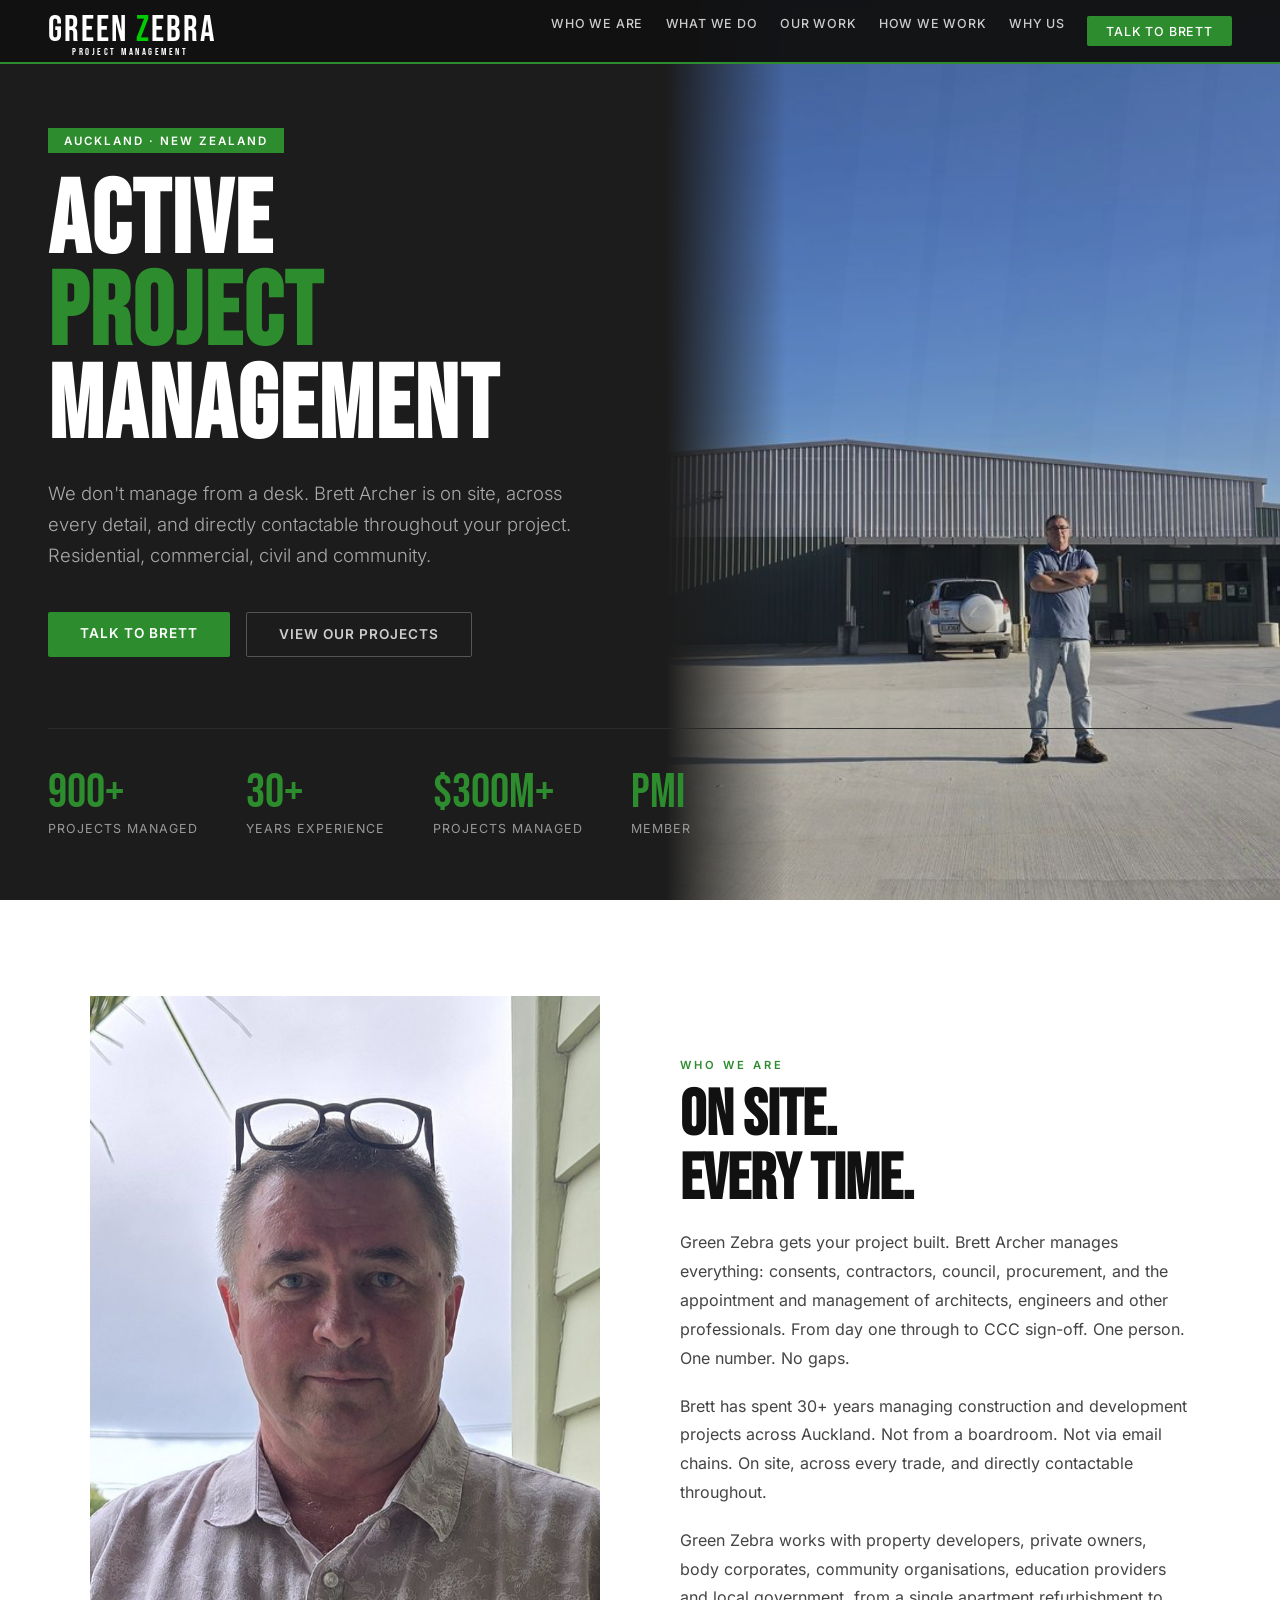
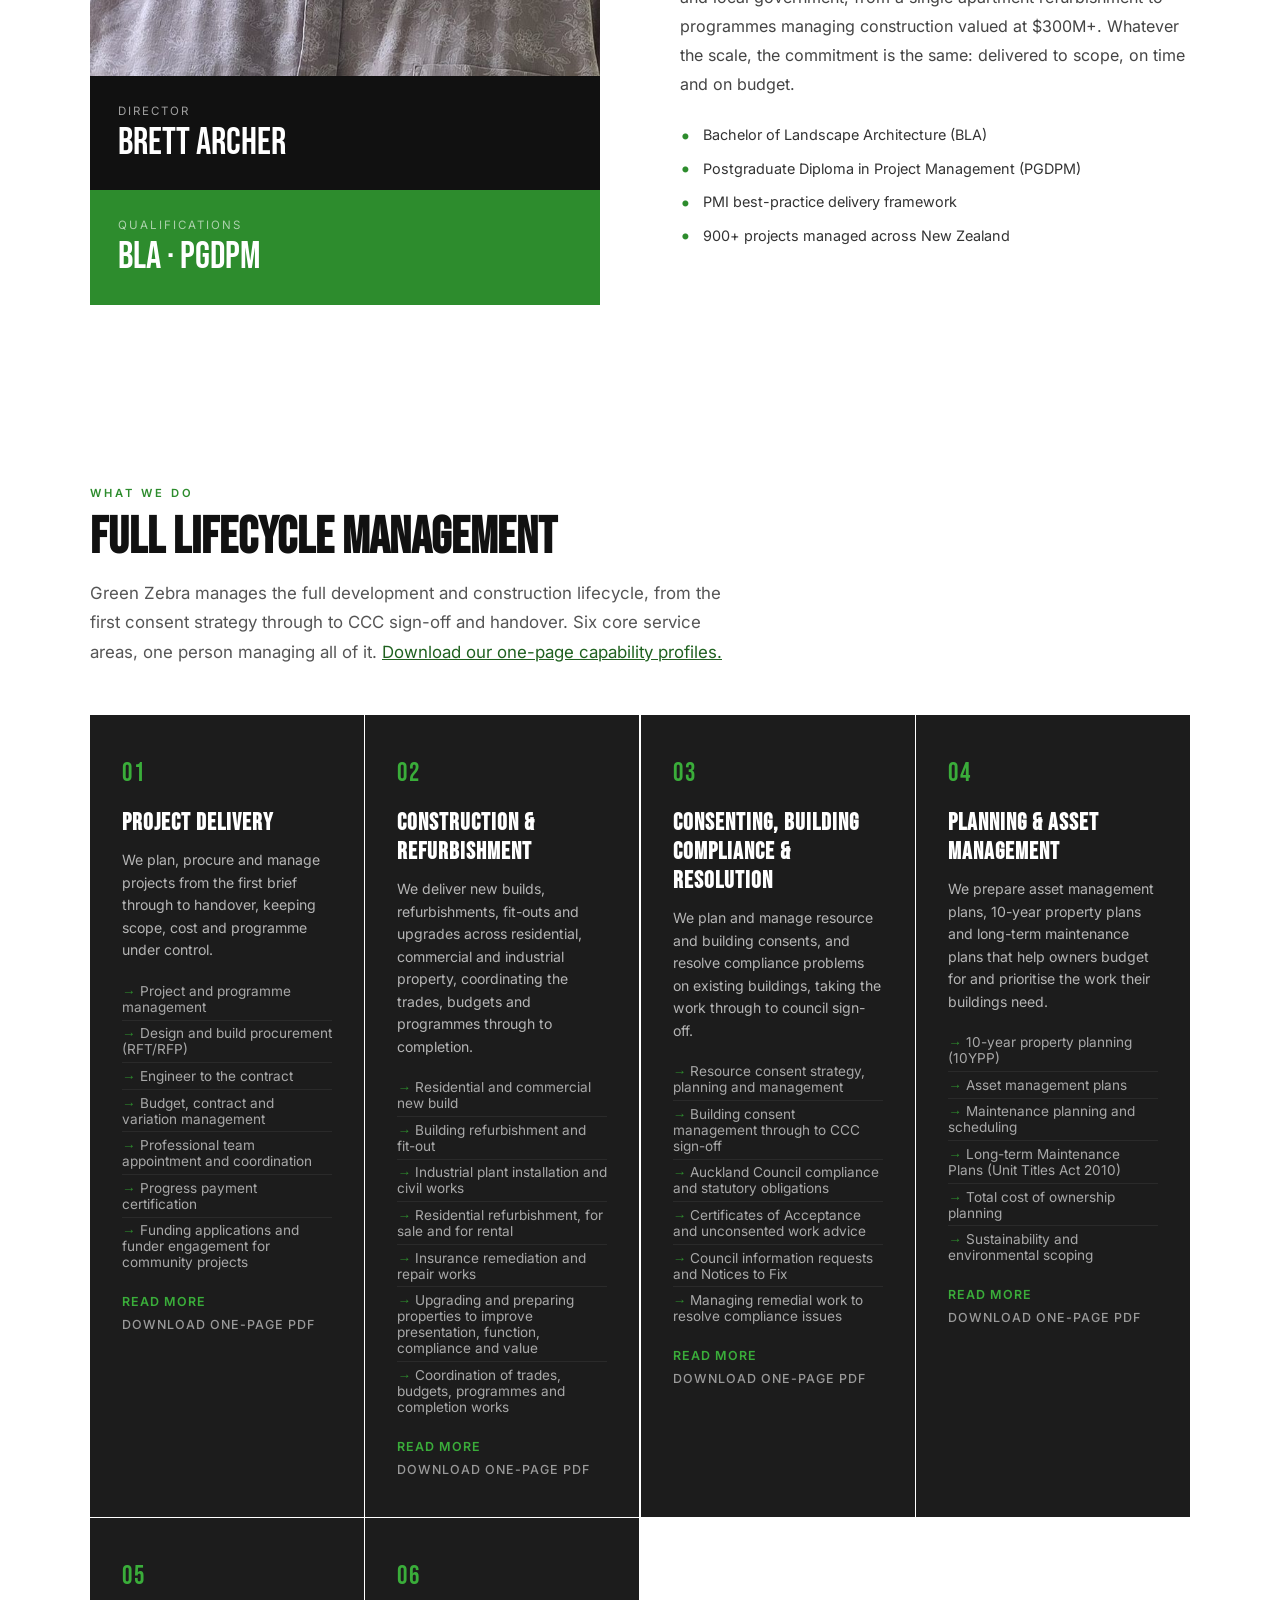
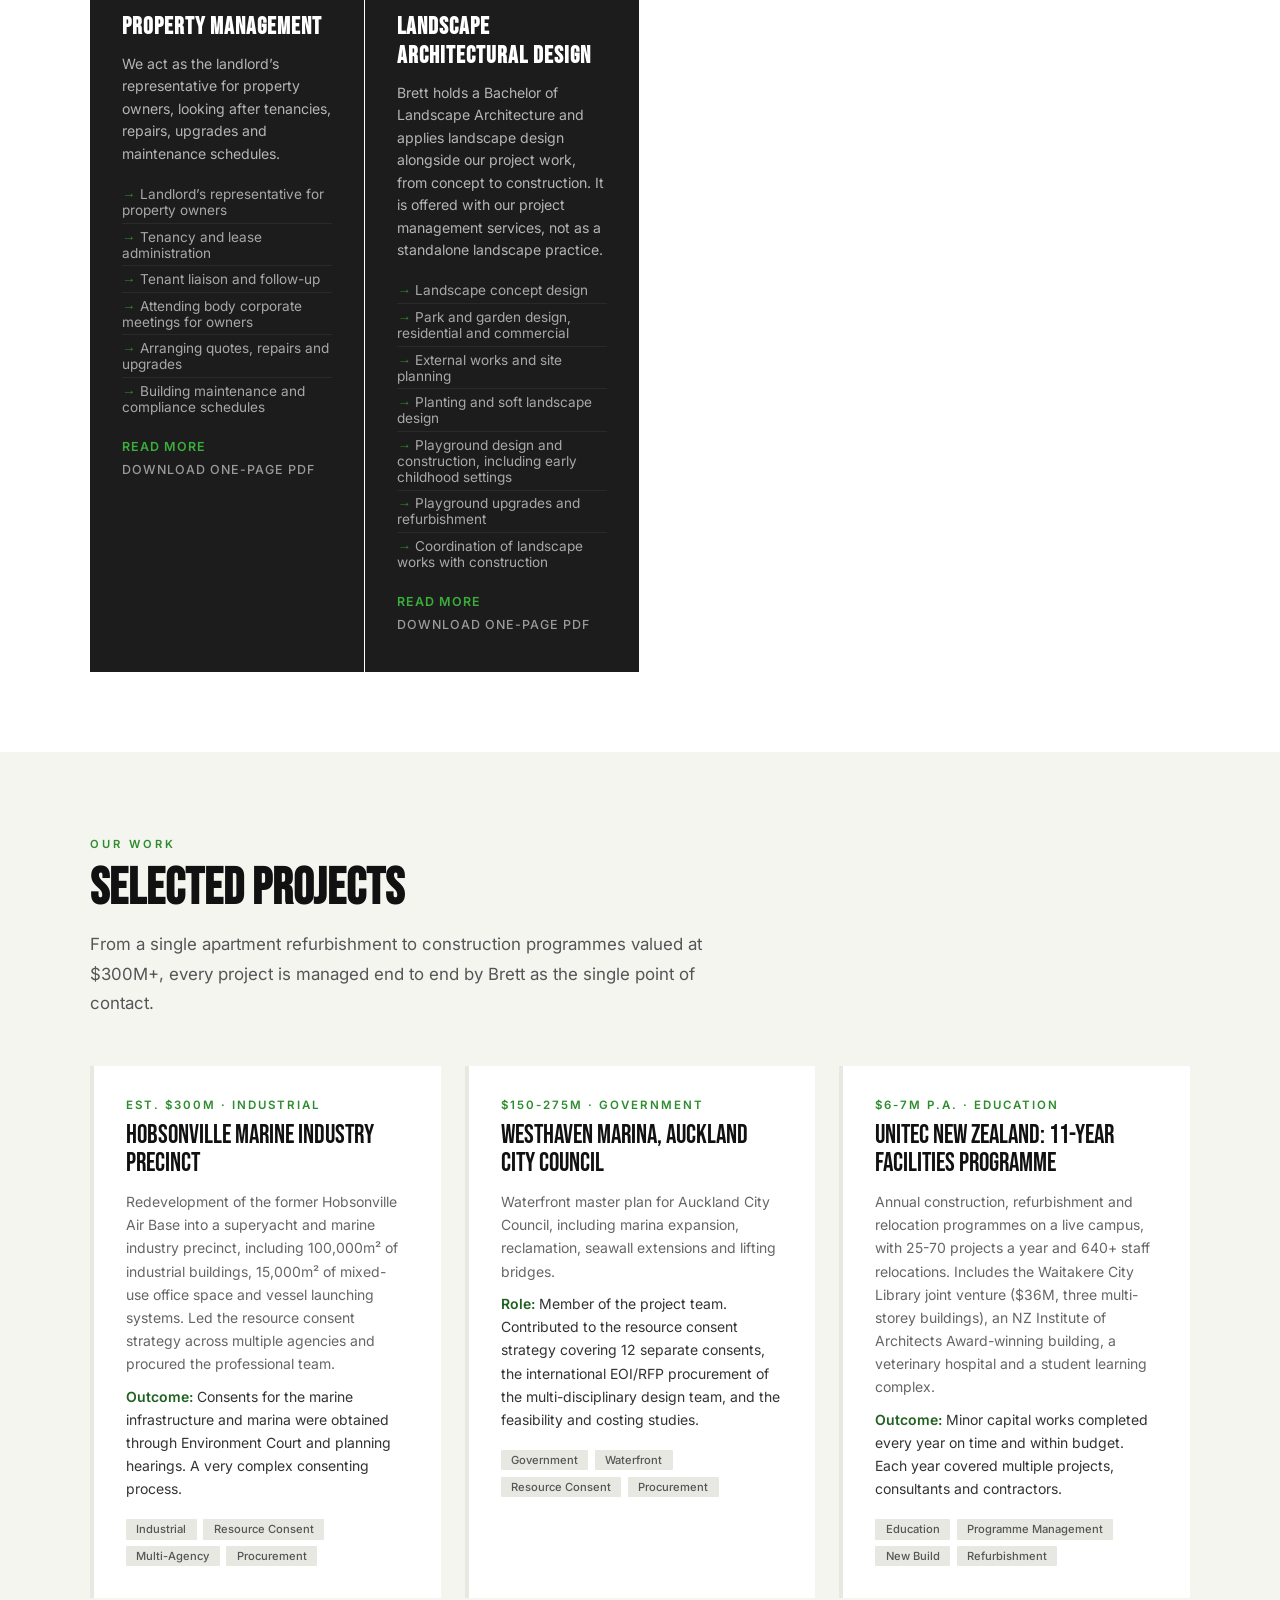
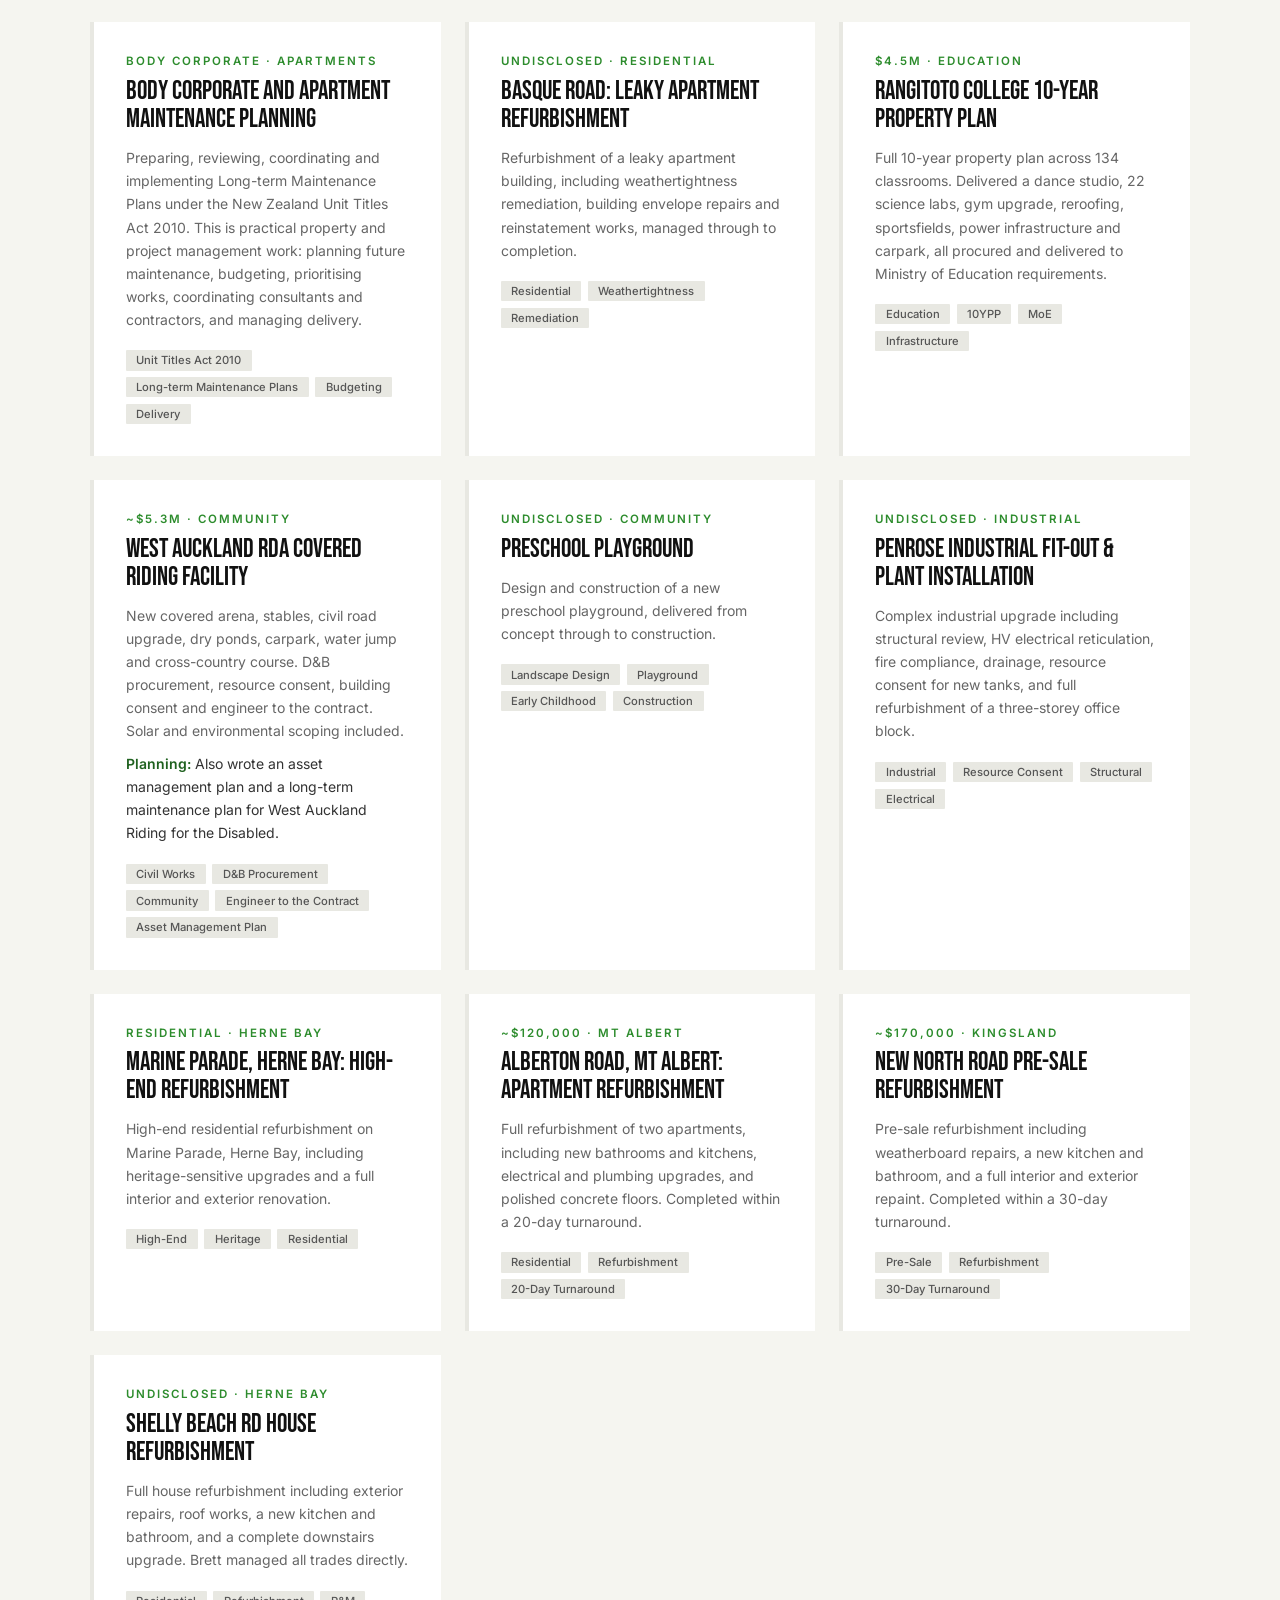
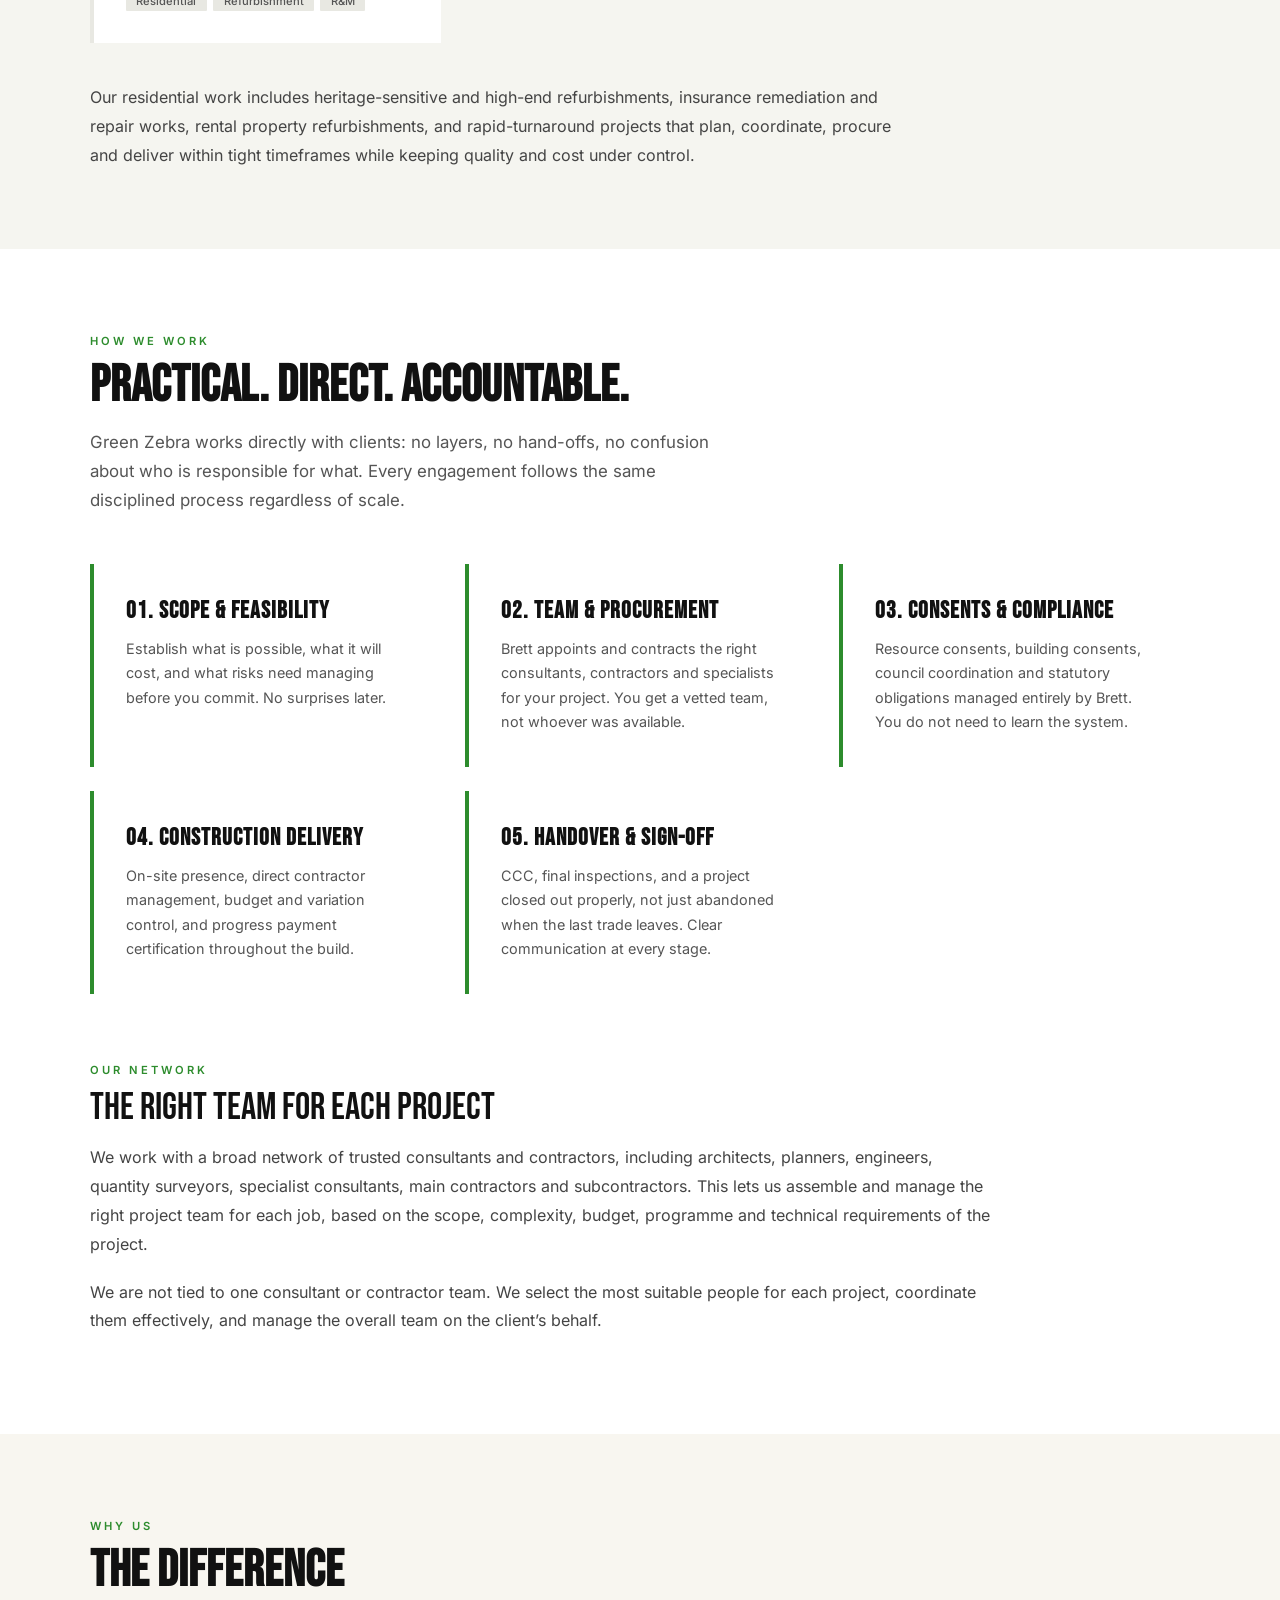
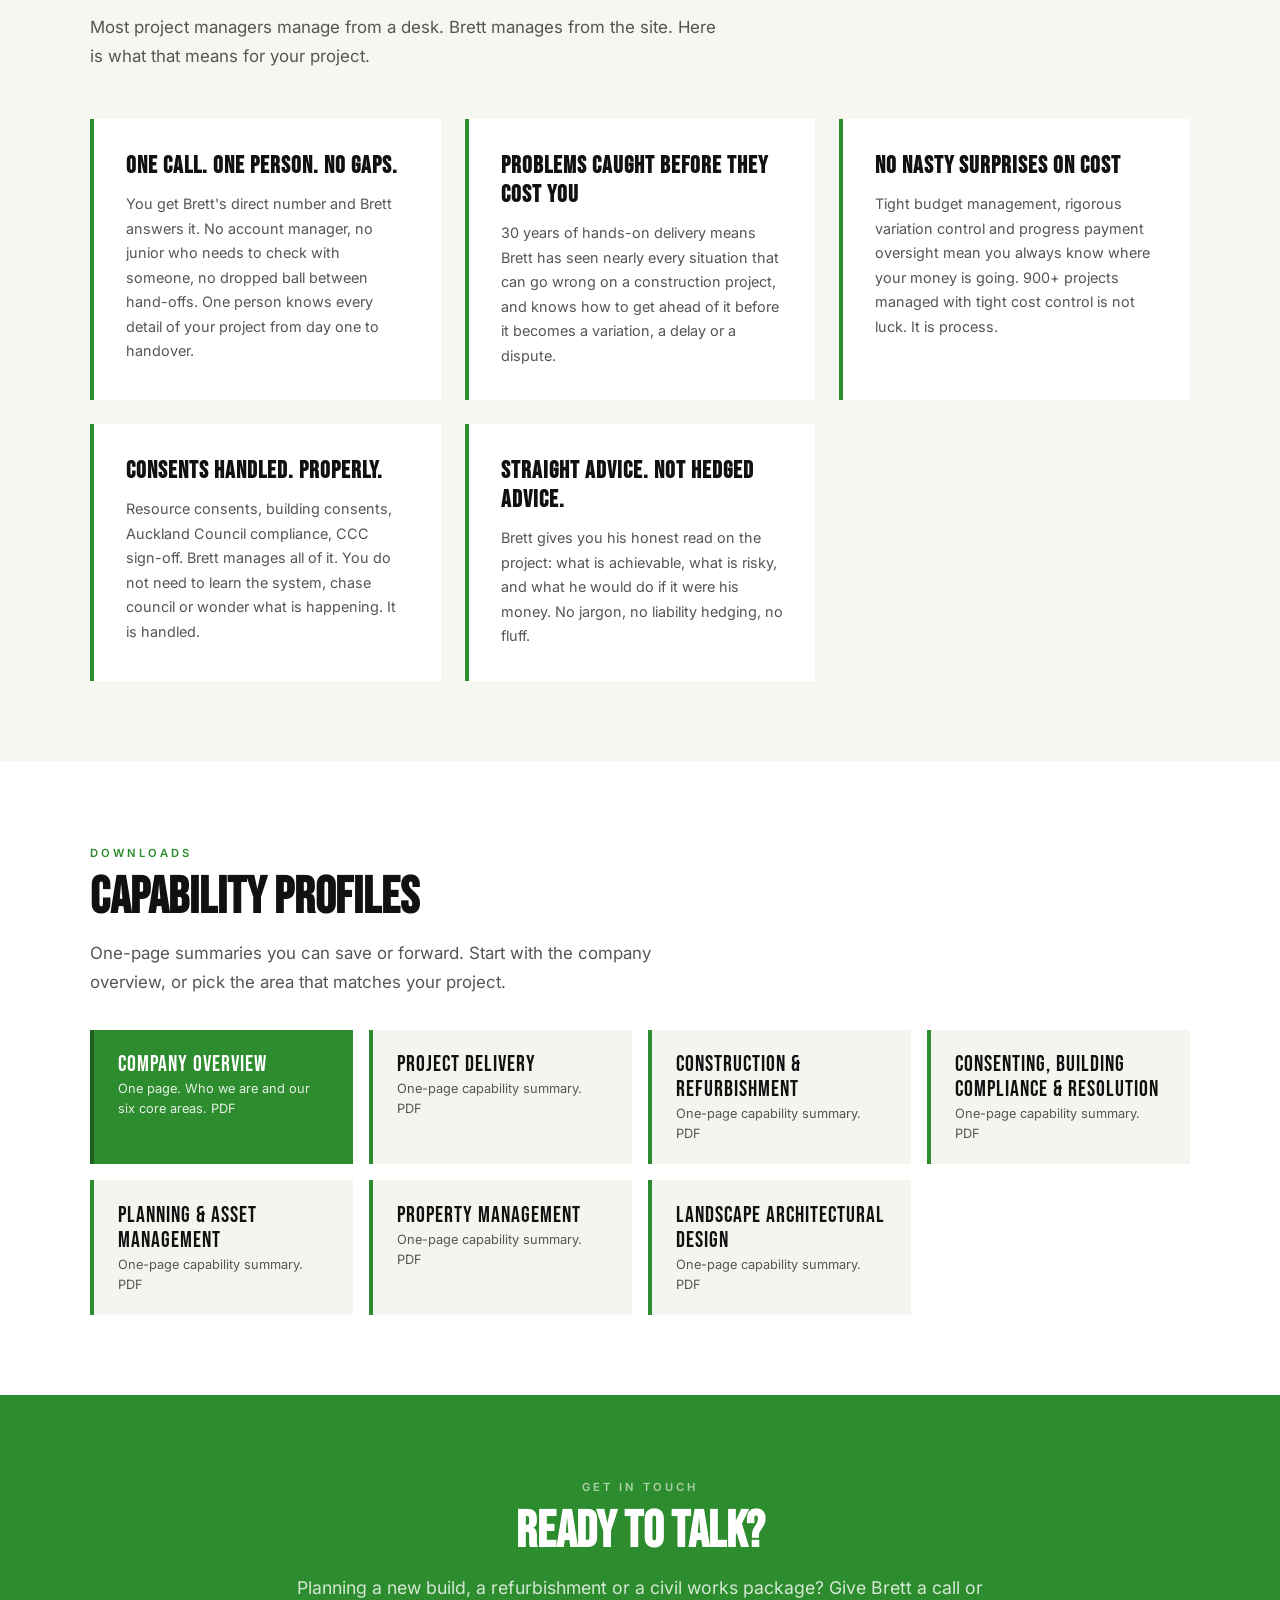
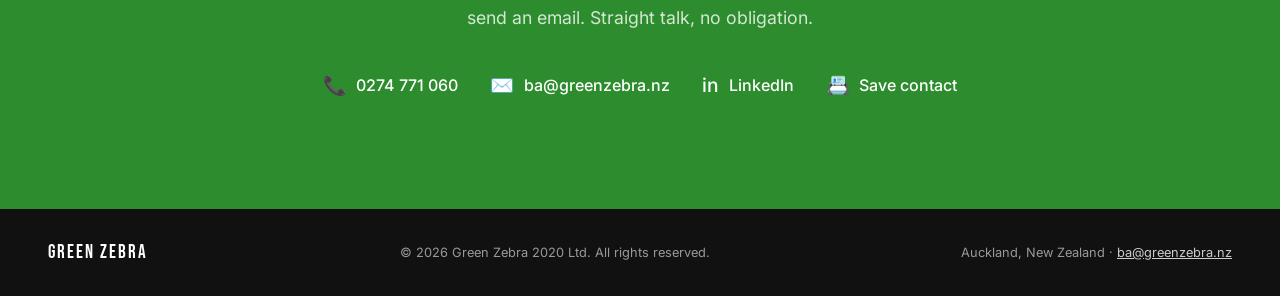
